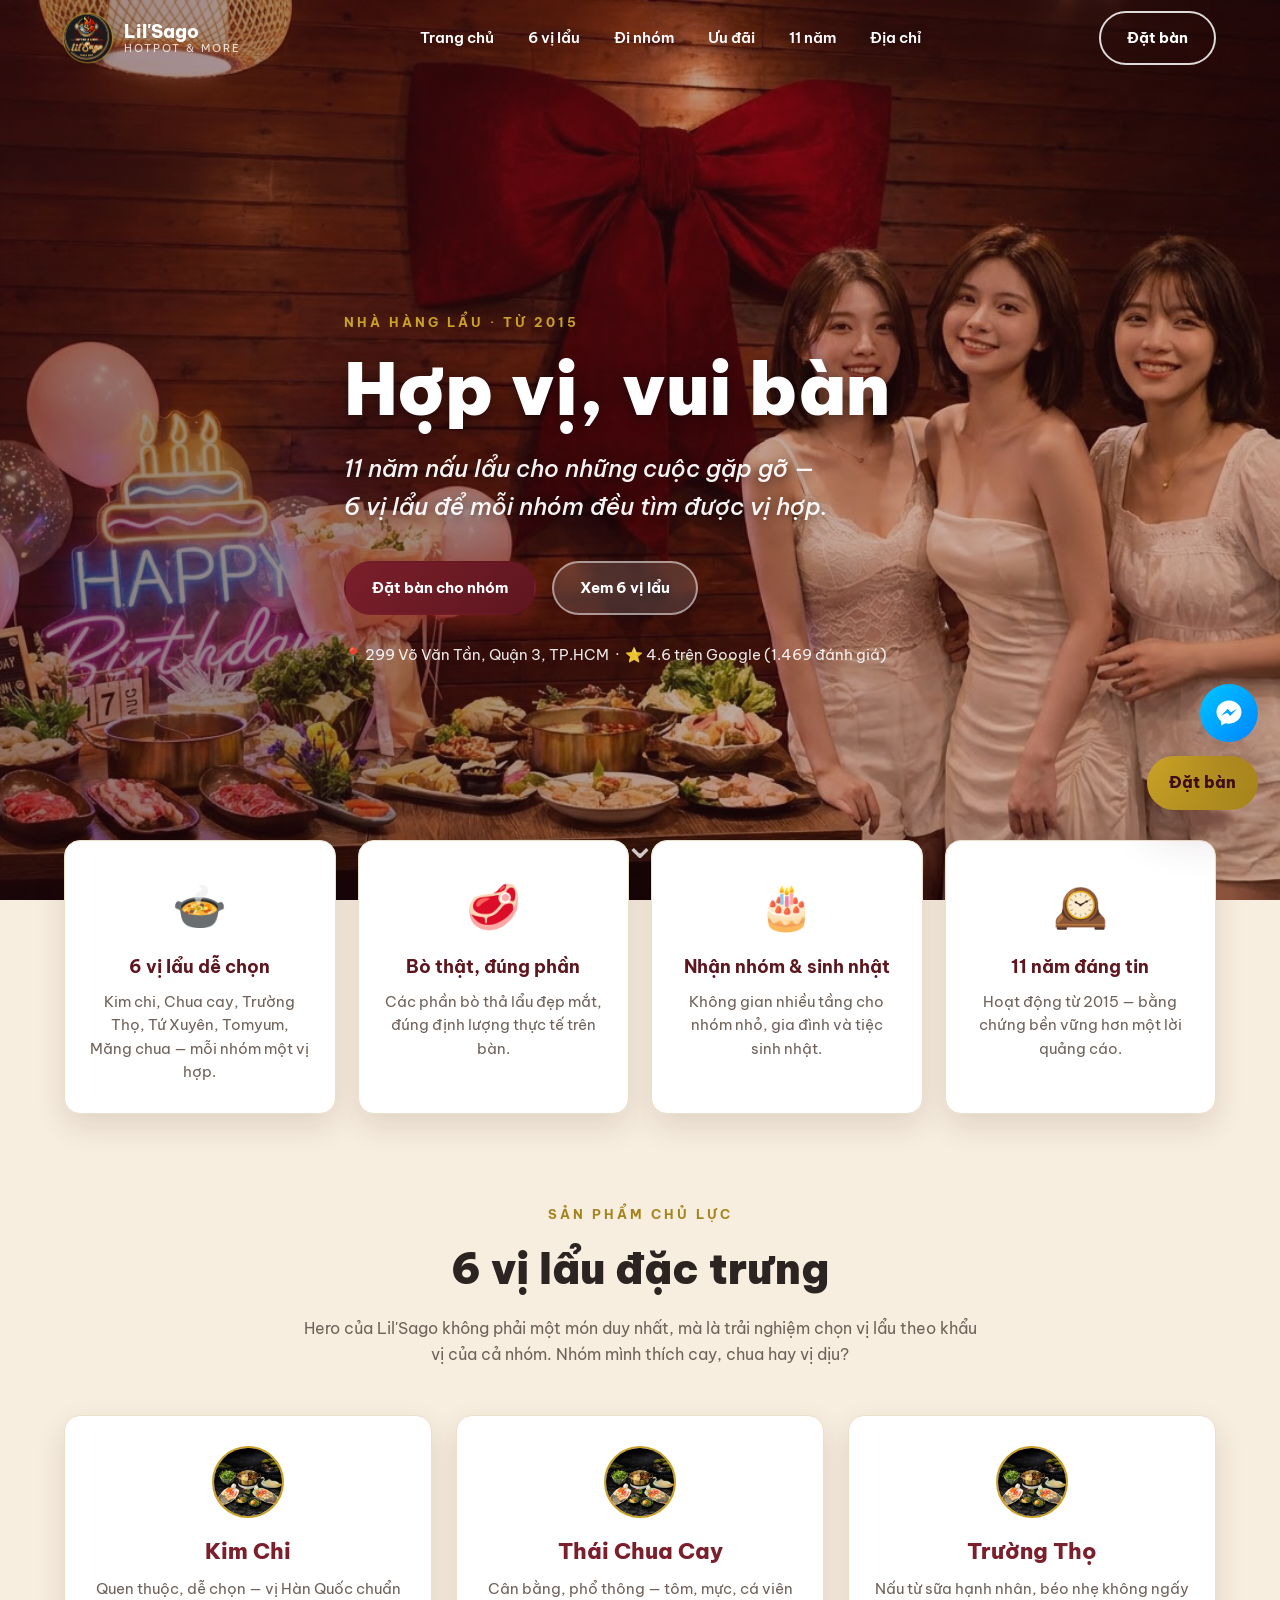
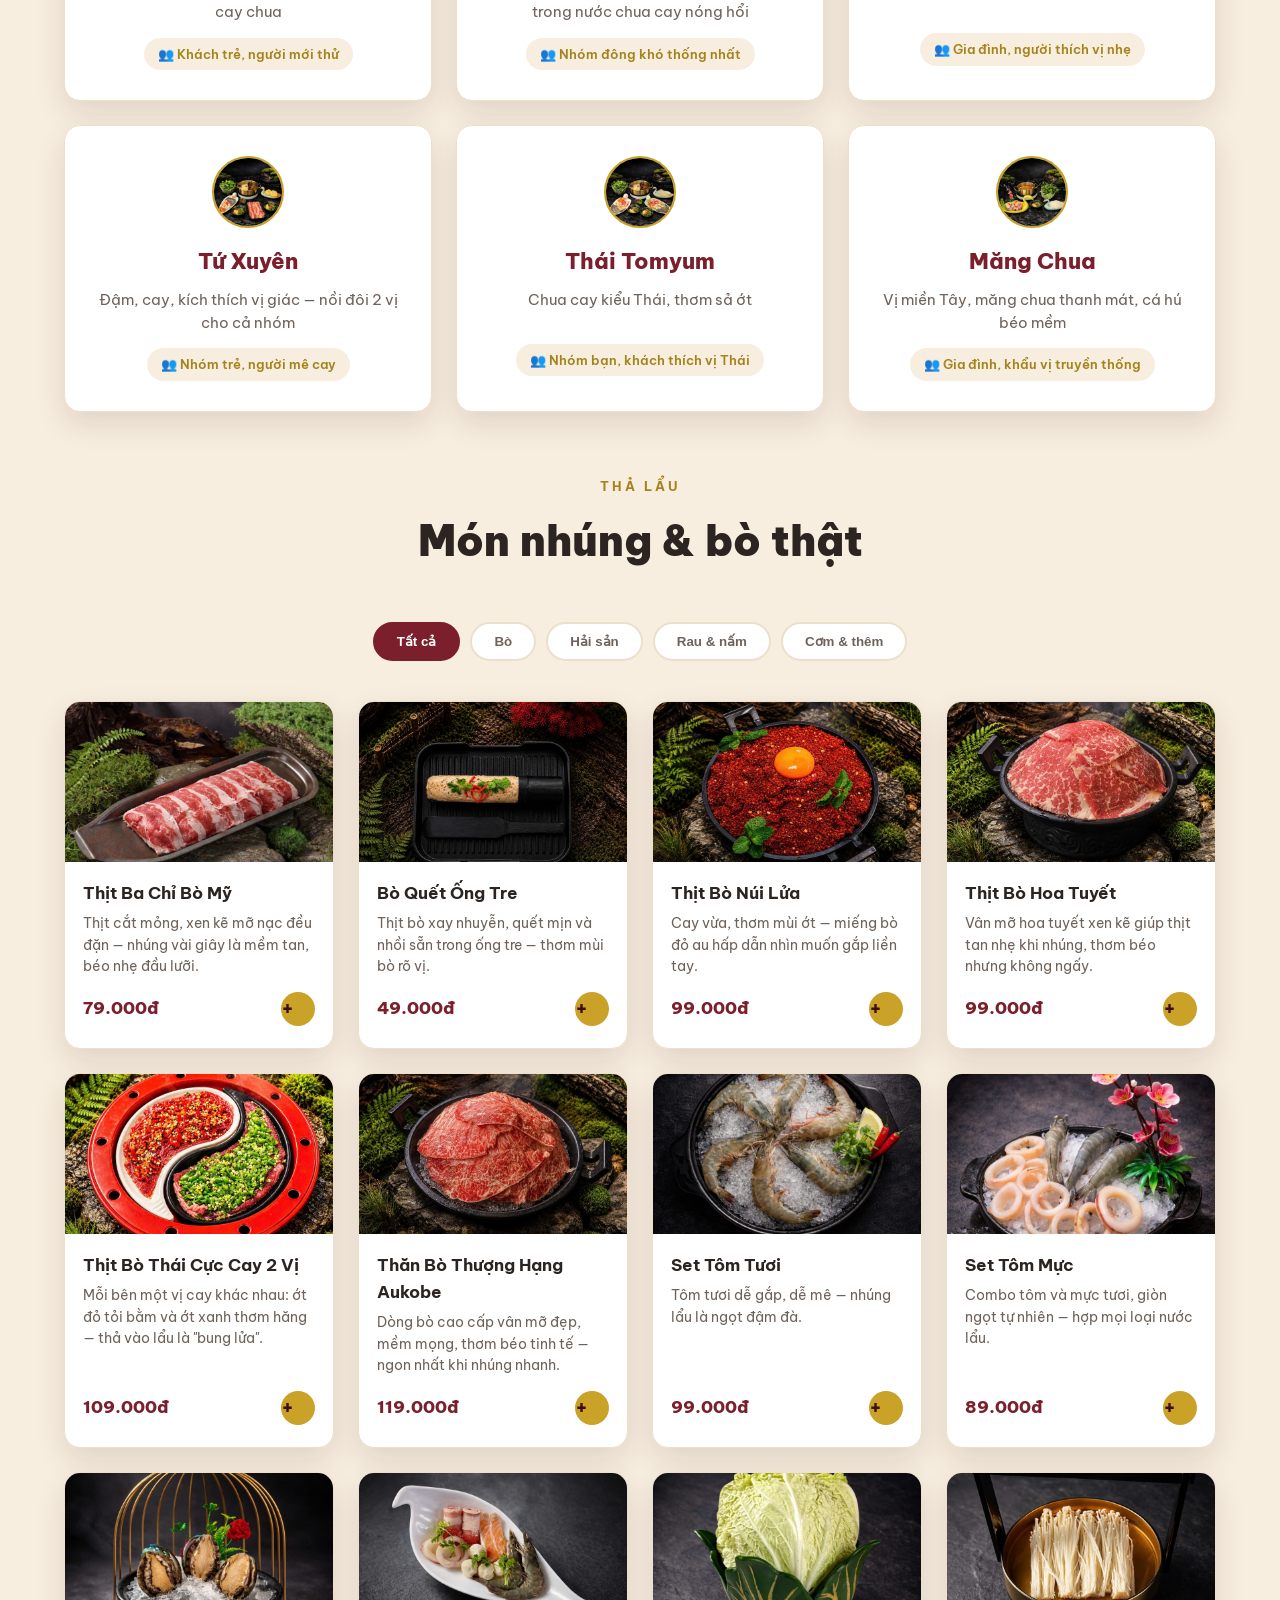
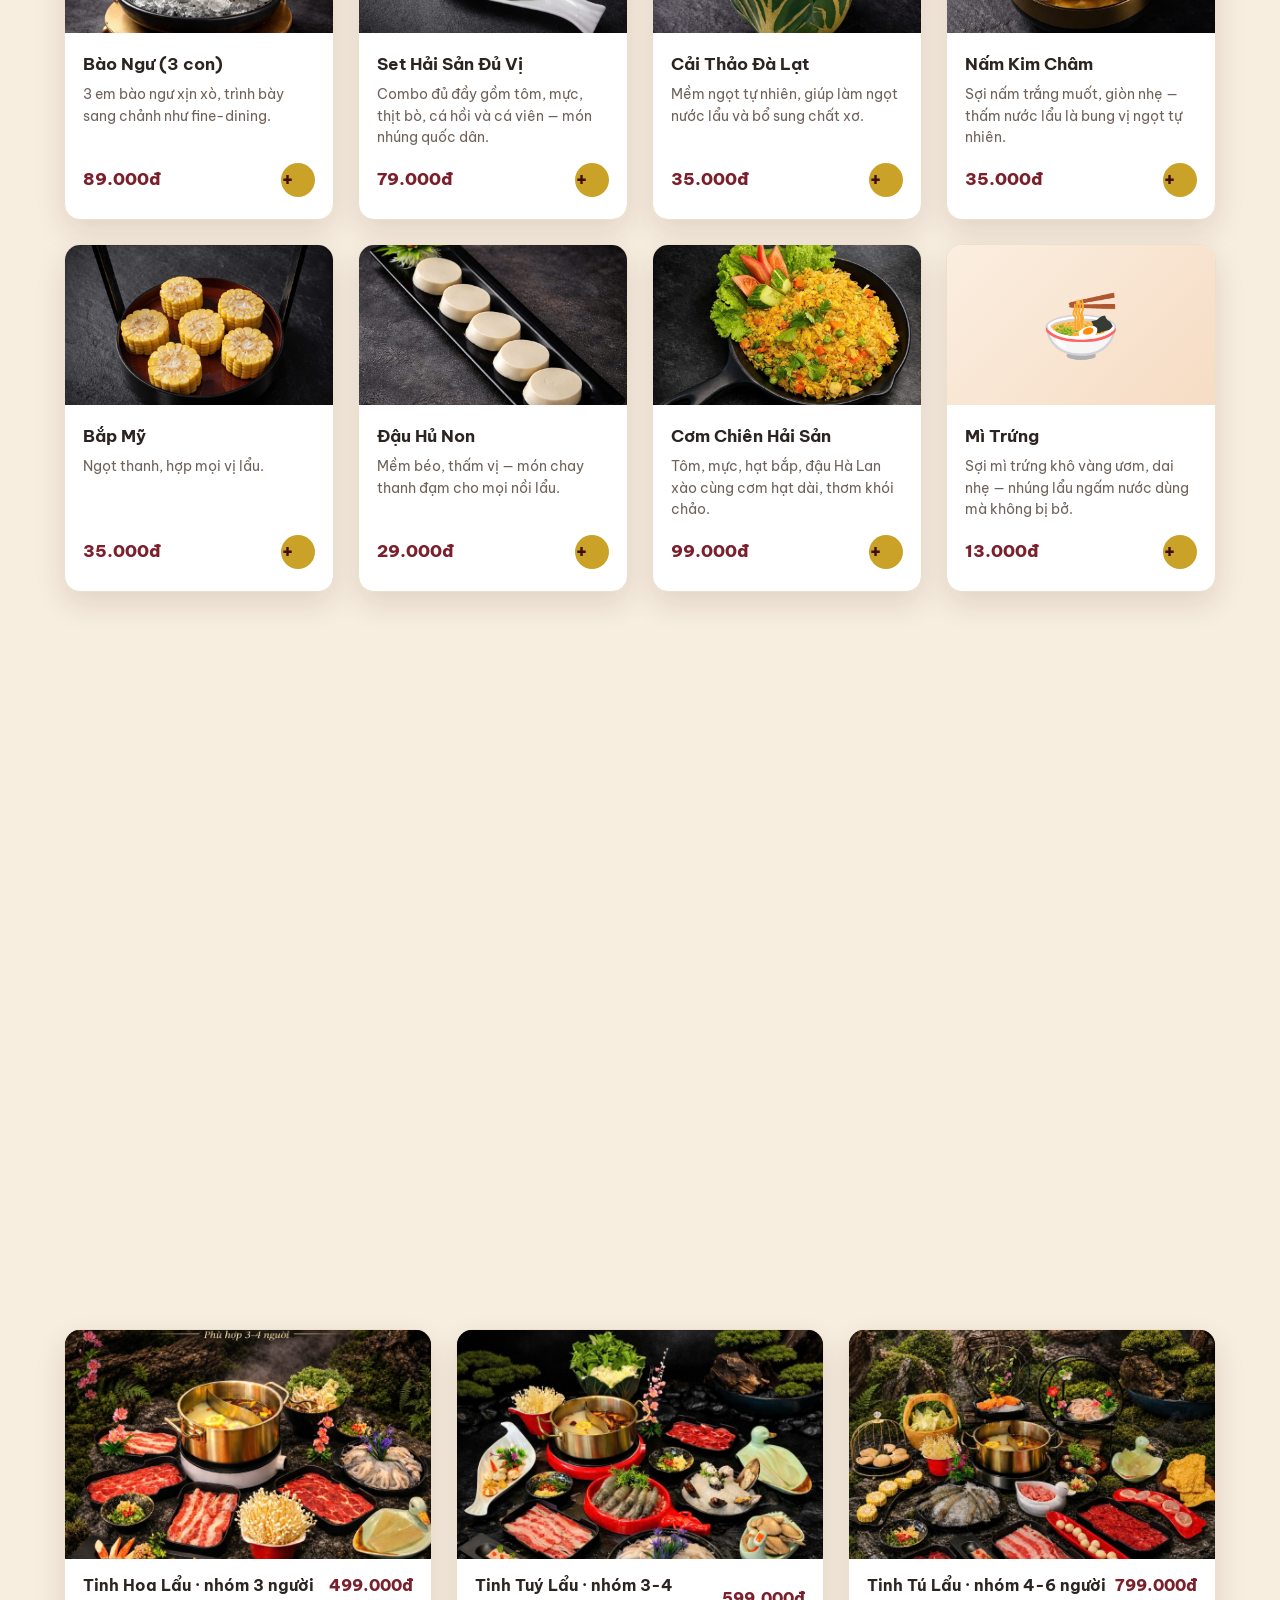
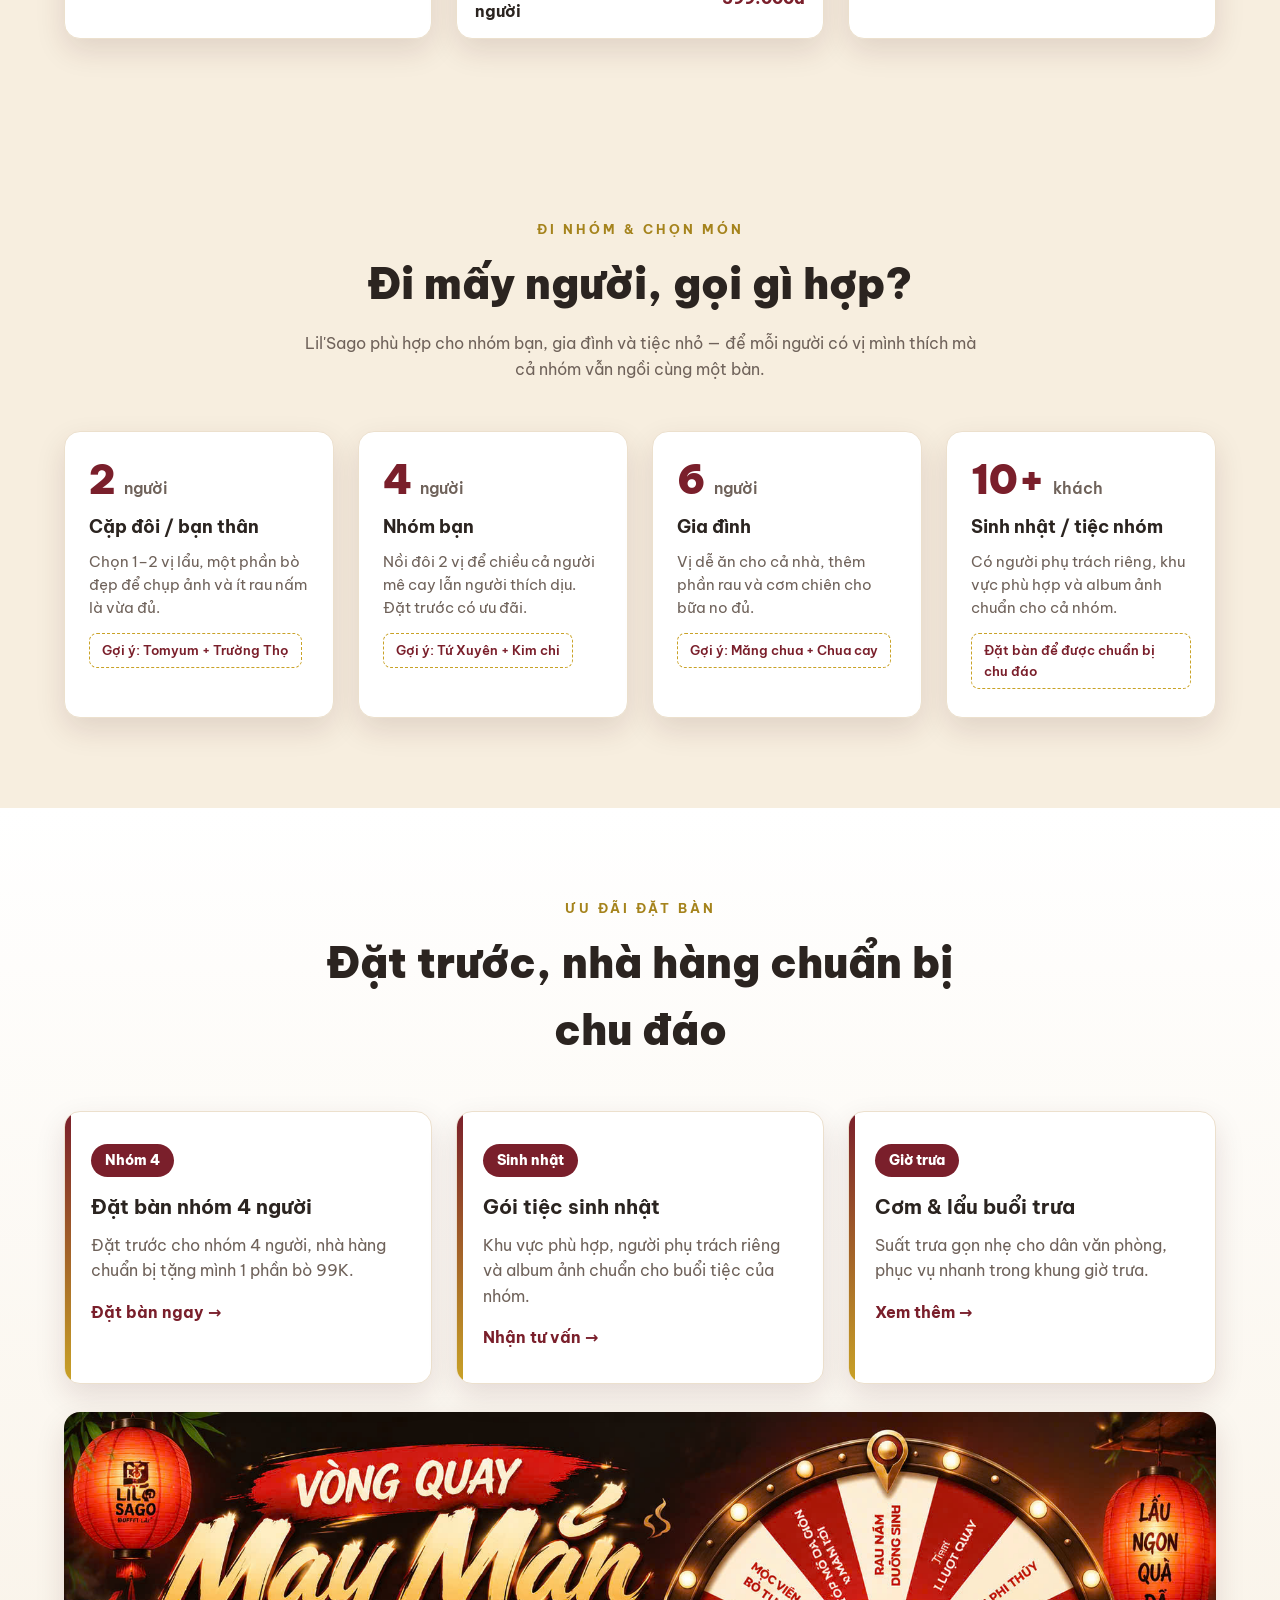
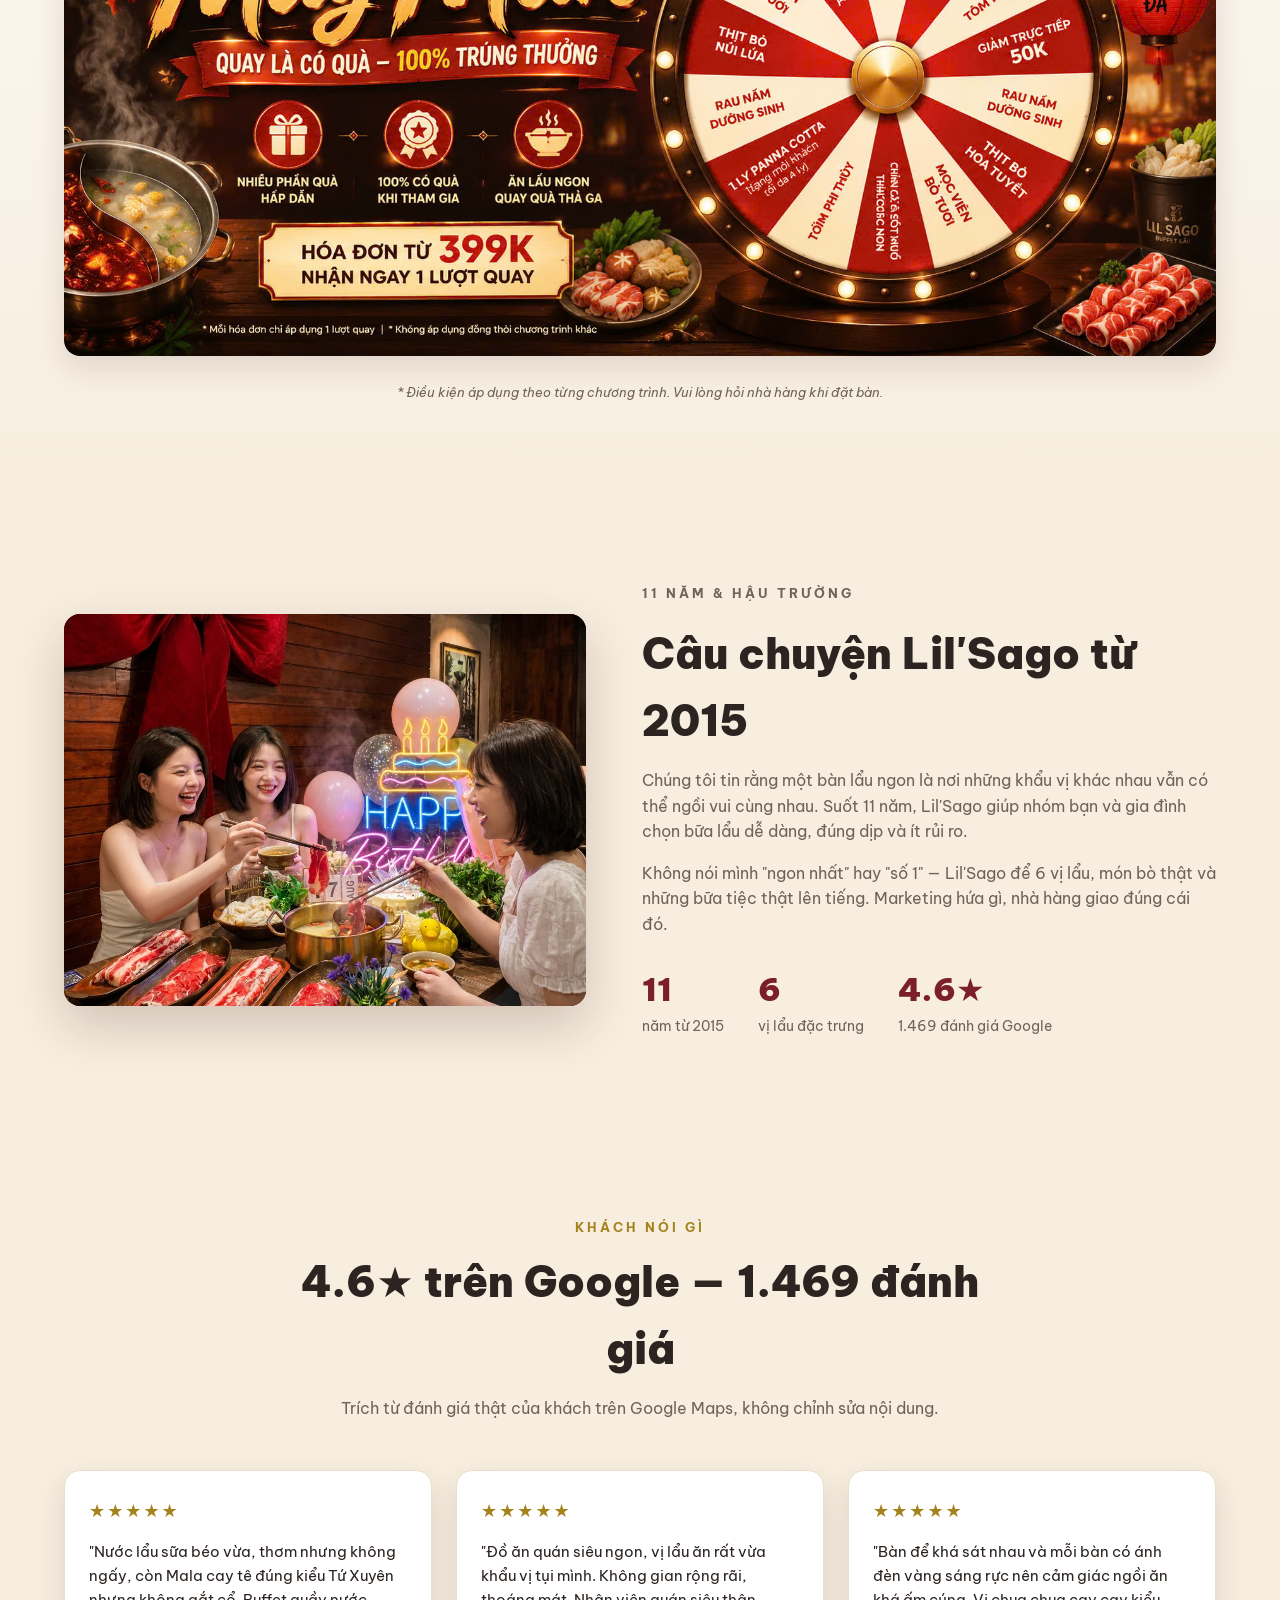
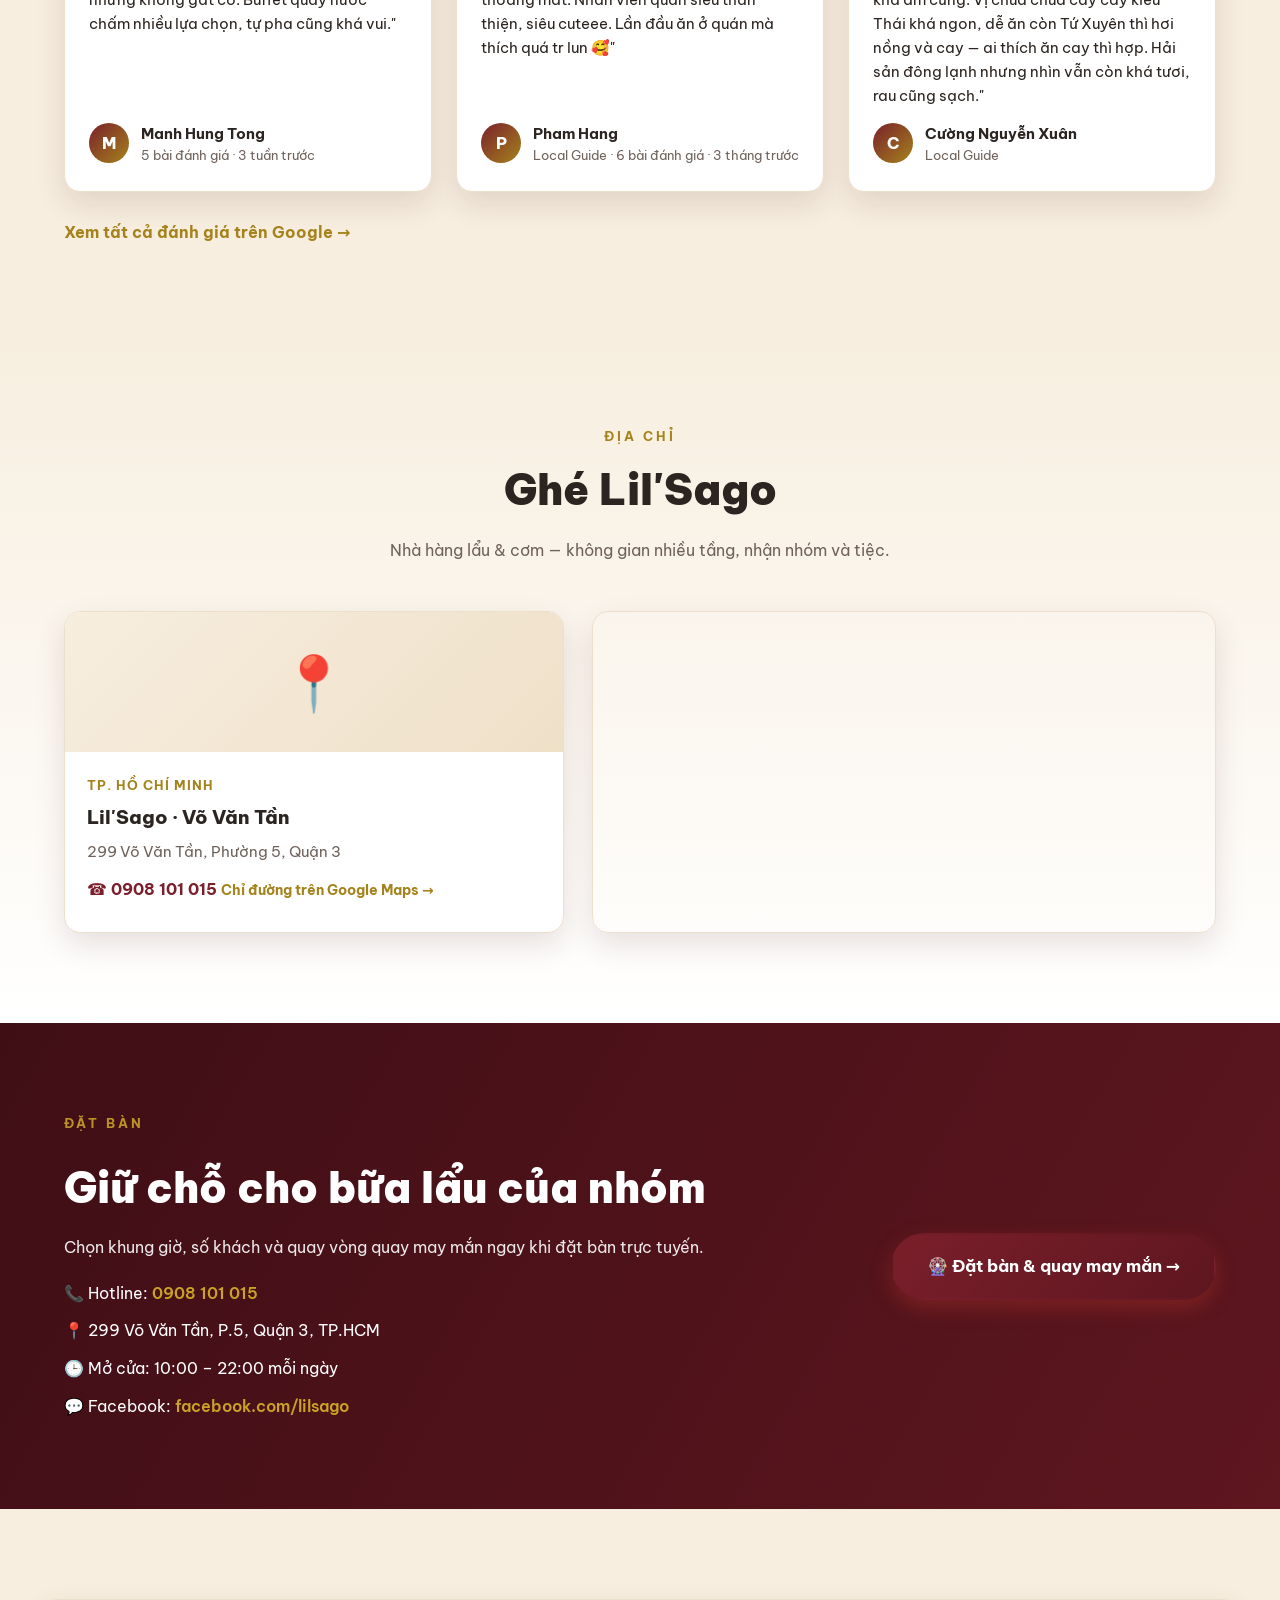
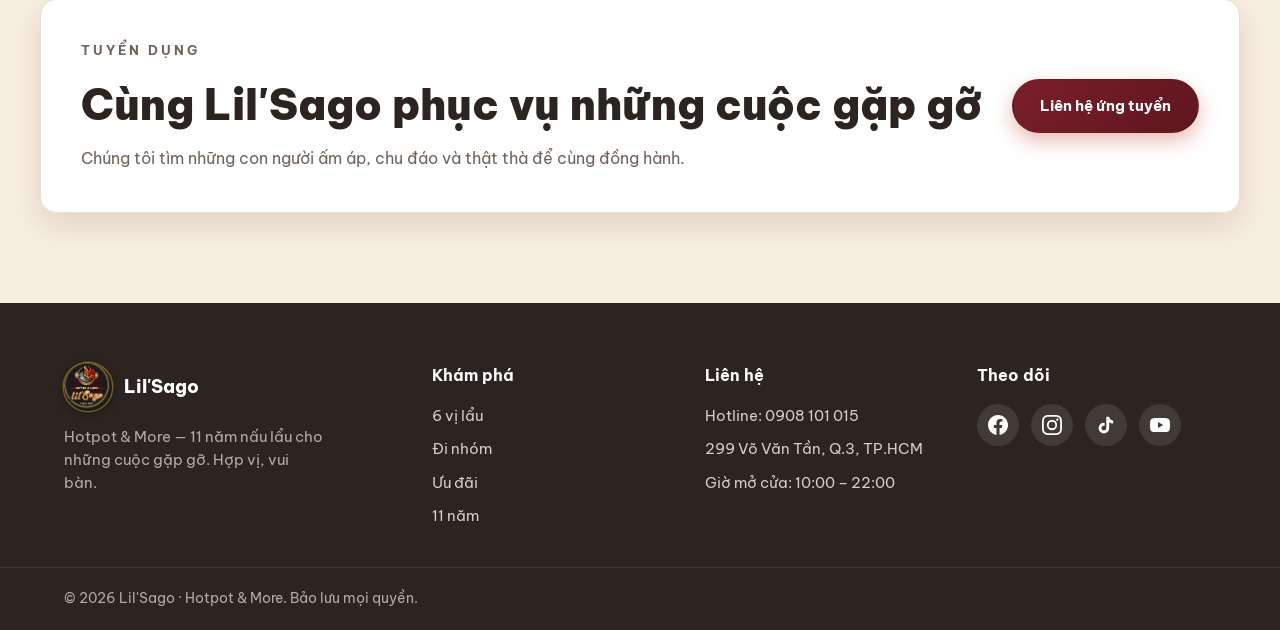
==== index.html @ 9d0e86fc "Remove cookie consent banner User requested it be hidden — no cookie-dependent tracking on the site " ====
<!DOCTYPE html>
<html lang="vi">
<head>
  <meta charset="UTF-8" />
  <meta name="viewport" content="width=device-width, initial-scale=1.0" />
  <meta name="description" content="Lil'Sago · Hotpot & More — 11 năm nấu lẩu cho những cuộc gặp gỡ. 6 vị lẩu để mỗi nhóm đều tìm được vị hợp. Đặt bàn cho nhóm bạn, gia đình và tiệc nhỏ tại 299 Võ Văn Tần, Quận 3, TP.HCM." />
  <meta property="og:title" content="Lil'Sago · Hotpot & More" />
  <meta property="og:description" content="11 năm nấu lẩu cho những cuộc gặp gỡ — 6 vị lẩu để mỗi nhóm đều tìm được vị hợp." />
  <meta property="og:image" content="assets/img/wheel-banner.jpg?v=1" />
  <meta property="og:type" content="restaurant.restaurant" />
  <title>Lil'Sago · Hotpot &amp; More — Nhà hàng lẩu 11 năm</title>
  <link rel="icon" type="image/png" href="assets/img/logo.png?v=3" />
  <link rel="preconnect" href="https://fonts.googleapis.com" />
  <link rel="preconnect" href="https://fonts.gstatic.com" crossorigin />
  <link href="https://fonts.googleapis.com/css2?family=Be+Vietnam+Pro:wght@400;500;600;700;800;900&display=swap" rel="stylesheet" />
  <link rel="stylesheet" href="css/styles.css?v=9" />
  <script src="js/analytics.js?v=1"></script>
</head>
<body>
  <!-- ===== HEADER ===== -->
  <header class="header" id="header">
    <div class="container header__inner">
      <a href="#home" class="logo">
        <span class="logo__mark"><img src="assets/img/logo.png?v=3" alt="Lil'Sago" onerror="this.remove()" /><b>LS</b></span>
        <span class="logo__text">
          <span class="logo__name">Lil'Sago</span>
          <span class="logo__sub">HOTPOT &amp; MORE</span>
        </span>
      </a>

      <nav class="nav" id="nav">
        <ul class="nav__list">
          <li><a href="#home" class="nav__link">Trang chủ</a></li>
          <li><a href="#menu" class="nav__link">6 vị lẩu</a></li>
          <li><a href="#groups" class="nav__link">Đi nhóm</a></li>
          <li><a href="#promo" class="nav__link">Ưu đãi</a></li>
          <li><a href="#about" class="nav__link">11 năm</a></li>
          <li><a href="#branches" class="nav__link">Địa chỉ</a></li>
        </ul>
      </nav>

      <div class="header__actions">
        <a href="dat-ban.html" class="btn btn--outline btn--book">Đặt bàn</a>
        <button class="nav__toggle" id="navToggle" aria-label="Mở menu">
          <span></span><span></span><span></span>
        </button>
      </div>
    </div>
  </header>

  <!-- ===== HERO ===== -->
  <section class="hero" id="home">
    <div class="hero__overlay"></div>
    <div class="container hero__content">
      <p class="hero__eyebrow">Nhà hàng lẩu · Từ 2015</p>
      <h1 class="hero__title">Hợp vị, vui bàn</h1>
      <p class="hero__quote">
        11 năm nấu lẩu cho những cuộc gặp gỡ —<br />
        6 vị lẩu để mỗi nhóm đều tìm được vị hợp.
      </p>
      <div class="hero__cta">
        <a href="dat-ban.html" class="btn btn--primary">Đặt bàn cho nhóm</a>
        <a href="#menu" class="btn btn--ghost">Xem 6 vị lẩu</a>
      </div>
      <p class="hero__meta">📍 299 Võ Văn Tần, Quận 3, TP.HCM &nbsp;·&nbsp; ⭐ 4.6 trên Google (1.469 đánh giá)</p>
    </div>
    <a href="#features" class="hero__scroll" aria-label="Cuộn xuống">⌄</a>
  </section>

  <!-- ===== FEATURES / USP ===== -->
  <section class="features" id="features">
    <div class="container features__grid">
      <div class="feature">
        <div class="feature__icon">🍲</div>
        <h3>6 vị lẩu dễ chọn</h3>
        <p>Kim chi, Chua cay, Trường Thọ, Tứ Xuyên, Tomyum, Măng chua — mỗi nhóm một vị hợp.</p>
      </div>
      <div class="feature">
        <div class="feature__icon">🥩</div>
        <h3>Bò thật, đúng phần</h3>
        <p>Các phần bò thả lẩu đẹp mắt, đúng định lượng thực tế trên bàn.</p>
      </div>
      <div class="feature">
        <div class="feature__icon">🎂</div>
        <h3>Nhận nhóm &amp; sinh nhật</h3>
        <p>Không gian nhiều tầng cho nhóm nhỏ, gia đình và tiệc sinh nhật.</p>
      </div>
      <div class="feature">
        <div class="feature__icon">🕰️</div>
        <h3>11 năm đáng tin</h3>
        <p>Hoạt động từ 2015 — bằng chứng bền vững hơn một lời quảng cáo.</p>
      </div>
    </div>
  </section>

  <!-- ===== MENU: 6 VỊ LẨU ===== -->
  <section class="section menu" id="menu">
    <div class="container">
      <div class="section__head">
        <p class="section__eyebrow">Sản phẩm chủ lực</p>
        <h2 class="section__title">6 vị lẩu đặc trưng</h2>
        <p class="section__desc">Hero của Lil'Sago không phải một món duy nhất, mà là trải nghiệm chọn vị lẩu theo khẩu vị của cả nhóm. Nhóm mình thích cay, chua hay vị dịu?</p>
      </div>

      <div class="flavor-grid" id="menuGrid">
        <!-- 6 vị lẩu injected by JS -->
      </div>

      <div class="section__head" style="margin-top:64px;">
        <p class="section__eyebrow">Thả lẩu</p>
        <h2 class="section__title">Món nhúng &amp; bò thật</h2>
      </div>
      <div class="menu__tabs" id="menuTabs">
        <button class="menu__tab is-active" data-cat="all">Tất cả</button>
        <button class="menu__tab" data-cat="beef">Bò</button>
        <button class="menu__tab" data-cat="seafood">Hải sản</button>
        <button class="menu__tab" data-cat="veg">Rau &amp; nấm</button>
        <button class="menu__tab" data-cat="more">Cơm &amp; thêm</button>
      </div>
      <div class="menu__grid" id="dishGrid">
        <!-- món thả lẩu injected by JS -->
      </div>
    </div>
  </section>

  <!-- ===== SET MENU ===== -->
  <section class="section setmenu" id="setmenu">
    <div class="container">
      <div class="section__head">
        <p class="section__eyebrow">Set menu</p>
        <h2 class="section__title">Set lẩu bày sẵn cho nhóm</h2>
        <p class="section__desc">Combo đủ món cho từng nhóm — chọn set là xong, khỏi lăn tăn gọi món.</p>
      </div>
      <div class="setmenu__grid">
        <a class="setcard" href="dat-ban.html" data-reveal>
          <div class="setcard__img">
            <img src="assets/img/set-tinh-hoa.jpg" alt="Set Tinh Hoa Lẩu" onerror="this.style.display='none';this.nextElementSibling.hidden=false" />
            <span class="setcard__ph" hidden>Tinh Hoa Lẩu<br />nhóm 3 người</span>
          </div>
          <div class="setcard__foot"><span>Tinh Hoa Lẩu · nhóm 3 người</span><span class="setcard__cta">499.000đ</span></div>
        </a>
        <a class="setcard" href="dat-ban.html" data-reveal>
          <div class="setcard__img">
            <img src="assets/img/set-tinh-tuy.jpg" alt="Set Tinh Tuý Lẩu" onerror="this.style.display='none';this.nextElementSibling.hidden=false" />
            <span class="setcard__ph" hidden>Tinh Tuý Lẩu<br />nhóm 3-4 người</span>
          </div>
          <div class="setcard__foot"><span>Tinh Tuý Lẩu · nhóm 3-4 người</span><span class="setcard__cta">599.000đ</span></div>
        </a>
        <a class="setcard" href="dat-ban.html" data-reveal>
          <div class="setcard__img">
            <img src="assets/img/set-tinh-tu.jpg" alt="Set Tinh Tú Lẩu" onerror="this.style.display='none';this.nextElementSibling.hidden=false" />
            <span class="setcard__ph" hidden>Tinh Tú Lẩu<br />nhóm 4-6 người</span>
          </div>
          <div class="setcard__foot"><span>Tinh Tú Lẩu · nhóm 4-6 người</span><span class="setcard__cta">799.000đ</span></div>
        </a>
      </div>
    </div>
  </section>

  <!-- ===== GROUPS: ĐI NHÓM ===== -->
  <section class="section groups" id="groups">
    <div class="container">
      <div class="section__head">
        <p class="section__eyebrow">Đi nhóm &amp; chọn món</p>
        <h2 class="section__title">Đi mấy người, gọi gì hợp?</h2>
        <p class="section__desc">Lil'Sago phù hợp cho nhóm bạn, gia đình và tiệc nhỏ — để mỗi người có vị mình thích mà cả nhóm vẫn ngồi cùng một bàn.</p>
      </div>
      <div class="groups__grid">
        <article class="group-card" data-reveal>
          <div class="group-card__head"><span class="group-card__num">2</span><span>người</span></div>
          <h3>Cặp đôi / bạn thân</h3>
          <p>Chọn 1–2 vị lẩu, một phần bò đẹp để chụp ảnh và ít rau nấm là vừa đủ.</p>
          <span class="group-card__tag">Gợi ý: Tomyum + Trường Thọ</span>
        </article>
        <article class="group-card" data-reveal>
          <div class="group-card__head"><span class="group-card__num">4</span><span>người</span></div>
          <h3>Nhóm bạn</h3>
          <p>Nồi đôi 2 vị để chiều cả người mê cay lẫn người thích dịu. Đặt trước có ưu đãi.</p>
          <span class="group-card__tag">Gợi ý: Tứ Xuyên + Kim chi</span>
        </article>
        <article class="group-card" data-reveal>
          <div class="group-card__head"><span class="group-card__num">6</span><span>người</span></div>
          <h3>Gia đình</h3>
          <p>Vị dễ ăn cho cả nhà, thêm phần rau và cơm chiên cho bữa no đủ.</p>
          <span class="group-card__tag">Gợi ý: Măng chua + Chua cay</span>
        </article>
        <article class="group-card" data-reveal>
          <div class="group-card__head"><span class="group-card__num">10+</span><span>khách</span></div>
          <h3>Sinh nhật / tiệc nhóm</h3>
          <p>Có người phụ trách riêng, khu vực phù hợp và album ảnh chuẩn cho cả nhóm.</p>
          <span class="group-card__tag">Đặt bàn để được chuẩn bị chu đáo</span>
        </article>
      </div>
    </div>
  </section>

  <!-- ===== PROMO ===== -->
  <section class="section promo" id="promo">
    <div class="container">
      <div class="section__head">
        <p class="section__eyebrow">Ưu đãi đặt bàn</p>
        <h2 class="section__title">Đặt trước, nhà hàng chuẩn bị chu đáo</h2>
      </div>
      <div class="promo__grid">
        <article class="promo__card">
          <div class="promo__badge">Nhóm 4</div>
          <h3>Đặt bàn nhóm 4 người</h3>
          <p>Đặt trước cho nhóm 4 người, nhà hàng chuẩn bị tặng mình 1 phần bò 99K.</p>
          <a href="dat-ban.html" class="promo__link">Đặt bàn ngay →</a>
        </article>
        <article class="promo__card">
          <div class="promo__badge">Sinh nhật</div>
          <h3>Gói tiệc sinh nhật</h3>
          <p>Khu vực phù hợp, người phụ trách riêng và album ảnh chuẩn cho buổi tiệc của nhóm.</p>
          <a href="dat-ban.html" class="promo__link">Nhận tư vấn →</a>
        </article>
        <article class="promo__card">
          <div class="promo__badge">Giờ trưa</div>
          <h3>Cơm &amp; lẩu buổi trưa</h3>
          <p>Suất trưa gọn nhẹ cho dân văn phòng, phục vụ nhanh trong khung giờ trưa.</p>
          <a href="dat-ban.html" class="promo__link">Xem thêm →</a>
        </article>
      </div>
      <a class="wheel-banner" href="dat-ban.html" data-reveal aria-label="Vòng quay may mắn - đặt bàn">
        <img src="assets/img/wheel-banner.jpg" alt="Vòng quay may mắn — hoá đơn từ 399K nhận ngay 1 lượt quay"
             onerror="this.parentElement.classList.add('wheel-banner--fb');this.remove()" />
        <span class="wheel-banner__fb">🎡 <b>VÒNG QUAY MAY MẮN</b> — Hoá đơn từ 399K nhận ngay 1 lượt quay · Quay là có quà <b>→ Đặt bàn</b></span>
      </a>
      <p class="promo__note">* Điều kiện áp dụng theo từng chương trình. Vui lòng hỏi nhà hàng khi đặt bàn.</p>
    </div>
  </section>

  <!-- ===== ABOUT ===== -->
  <section class="section about" id="about">
    <div class="container about__inner">
      <div class="about__media">
        <div class="about__image" aria-hidden="true">
          <img src="assets/img/about.jpg" alt="Không gian &amp; món ăn Lil'Sago" onerror="this.remove()" />
          <span>🏮</span>
        </div>
      </div>
      <div class="about__body">
        <p class="section__eyebrow">11 năm &amp; hậu trường</p>
        <h2 class="section__title">Câu chuyện Lil'Sago từ 2015</h2>
        <p>
          Chúng tôi tin rằng một bàn lẩu ngon là nơi những khẩu vị khác nhau vẫn có thể
          ngồi vui cùng nhau. Suốt 11 năm, Lil'Sago giúp nhóm bạn và gia đình chọn bữa lẩu
          dễ dàng, đúng dịp và ít rủi ro.
        </p>
        <p>
          Không nói mình "ngon nhất" hay "số 1" — Lil'Sago để 6 vị lẩu, món bò thật và những
          bữa tiệc thật lên tiếng. Marketing hứa gì, nhà hàng giao đúng cái đó.
        </p>
        <div class="about__stats">
          <div class="stat"><span class="stat__num">11</span><span class="stat__label">năm từ 2015</span></div>
          <div class="stat"><span class="stat__num">6</span><span class="stat__label">vị lẩu đặc trưng</span></div>
          <div class="stat"><span class="stat__num">4.6★</span><span class="stat__label">1.469 đánh giá Google</span></div>
        </div>
      </div>
    </div>
  </section>

  <!-- ===== TESTIMONIALS / ĐÁNH GIÁ KHÁCH HÀNG ===== -->
  <section class="section reviews" id="reviews">
    <div class="container">
      <div class="section__head">
        <p class="section__eyebrow">Khách nói gì</p>
        <h2 class="section__title">4.6★ trên Google — 1.469 đánh giá</h2>
        <p class="section__desc">Trích từ đánh giá thật của khách trên Google Maps, không chỉnh sửa nội dung.</p>
      </div>
      <div class="review-grid" id="reviewGrid">
        <!-- đánh giá thật injected by JS -->
      </div>
      <a class="review-more" href="https://www.google.com/maps/place/Lil'+Sago+-+Hotpot+%26+more/@10.7718327,106.6861081,17z/data=!4m8!3m7!1s0x31752f23117b2449:0x6e37ffcd11339006!8m2!3d10.7718327!4d106.6861081!9m1!1b1!16s%2Fg%2F11clvqb__5" target="_blank" rel="noopener">Xem tất cả đánh giá trên Google →</a>
    </div>
  </section>

  <!-- ===== BRANCHES / ĐỊA CHỈ ===== -->
  <section class="section branches" id="branches">
    <div class="container">
      <div class="section__head">
        <p class="section__eyebrow">Địa chỉ</p>
        <h2 class="section__title">Ghé Lil'Sago</h2>
        <p class="section__desc">Nhà hàng lẩu &amp; cơm — không gian nhiều tầng, nhận nhóm và tiệc.</p>
      </div>
      <div class="branches__layout">
        <div class="branches__grid" id="branchesGrid">
          <!-- location injected by JS -->
        </div>
        <div class="branches__map-embed">
          <iframe
            title="Bản đồ Lil'Sago - 299 Võ Văn Tần, Quận 3, TP.HCM"
            src="https://www.google.com/maps?q=299%20V%C3%B5%20V%C4%83n%20T%E1%BA%A7n%2C%20Ph%C6%B0%E1%BB%9Dng%205%2C%20Qu%E1%BA%ADn%203%2C%20TP.HCM&output=embed"
            loading="lazy"
            referrerpolicy="no-referrer-when-downgrade"
            allowfullscreen>
          </iframe>
        </div>
      </div>
    </div>
  </section>

  <!-- ===== BOOKING CTA ===== -->
  <section class="section booking-cta" id="booking">
    <div class="container booking-cta__inner">
      <div class="booking-cta__info">
        <p class="section__eyebrow">Đặt bàn</p>
        <h2 class="section__title">Giữ chỗ cho bữa lẩu của nhóm</h2>
        <p>Chọn khung giờ, số khách và quay vòng quay may mắn ngay khi đặt bàn trực tuyến.</p>
        <ul class="booking__contact">
          <li>📞 Hotline: <a href="tel:0908101015">0908 101 015</a></li>
          <li>📍 299 Võ Văn Tần, P.5, Quận 3, TP.HCM</li>
          <li>🕒 Mở cửa: 10:00 – 22:00 mỗi ngày</li>
          <li>💬 Facebook: <a href="https://www.facebook.com/lilsago" target="_blank" rel="noopener">facebook.com/lilsago</a></li>
        </ul>
      </div>
      <a href="dat-ban.html" class="btn btn--primary btn--lg">🎡 Đặt bàn &amp; quay may mắn →</a>
    </div>
  </section>

  <!-- ===== CAREERS ===== -->
  <section class="section careers" id="careers">
    <div class="container careers__inner">
      <div class="careers__photo">
        <img src="assets/img/doi-ngu.jpg" alt="Đội ngũ Lil'Sago" loading="lazy" onerror="this.parentElement.remove()" />
      </div>
      <div class="careers__text">
        <p class="section__eyebrow">Tuyển dụng</p>
        <h2 class="section__title">Cùng Lil'Sago phục vụ những cuộc gặp gỡ</h2>
        <p>Chúng tôi tìm những con người ấm áp, chu đáo và thật thà để cùng đồng hành.</p>
      </div>
      <a href="https://www.facebook.com/lilsago" target="_blank" rel="noopener" class="btn btn--primary">Liên hệ ứng tuyển</a>
    </div>
  </section>

  <!-- ===== FOOTER ===== -->
  <footer class="footer">
    <div class="container footer__grid">
      <div class="footer__col">
        <a href="#home" class="logo logo--light">
          <span class="logo__mark"><img src="assets/img/logo.png?v=3" alt="Lil'Sago" onerror="this.remove()" /><b>LS</b></span>
          <span class="logo__text"><span class="logo__name">Lil'Sago</span></span>
        </a>
        <p class="footer__desc">Hotpot &amp; More — 11 năm nấu lẩu cho những cuộc gặp gỡ. Hợp vị, vui bàn.</p>
      </div>
      <div class="footer__col">
        <h4>Khám phá</h4>
        <ul>
          <li><a href="#menu">6 vị lẩu</a></li>
          <li><a href="#groups">Đi nhóm</a></li>
          <li><a href="#promo">Ưu đãi</a></li>
          <li><a href="#about">11 năm</a></li>
        </ul>
      </div>
      <div class="footer__col">
        <h4>Liên hệ</h4>
        <ul>
          <li>Hotline: 0908 101 015</li>
          <li>299 Võ Văn Tần, Q.3, TP.HCM</li>
          <li>Giờ mở cửa: 10:00 – 22:00</li>
        </ul>
      </div>
      <div class="footer__col">
        <h4>Theo dõi</h4>
        <div class="footer__social">
          <a class="social social--fb" href="https://www.facebook.com/lilsago" target="_blank" rel="noopener" aria-label="Facebook">
            <svg viewBox="0 0 24 24" aria-hidden="true"><path d="M24 12.07C24 5.4 18.63 0 12 0S0 5.4 0 12.07C0 18.1 4.39 23.1 10.13 24v-8.44H7.08v-3.49h3.05V9.41c0-3.02 1.79-4.69 4.53-4.69 1.31 0 2.68.24 2.68.24v2.97h-1.51c-1.49 0-1.96.93-1.96 1.89v2.25h3.33l-.53 3.49h-2.8V24C19.61 23.1 24 18.1 24 12.07z"/></svg>
          </a>
          <a class="social social--ig" href="https://www.instagram.com/lilsagoquanlaungon/" target="_blank" rel="noopener" aria-label="Instagram">
            <svg viewBox="0 0 24 24" aria-hidden="true"><path d="M12 2.16c3.2 0 3.58.01 4.85.07 1.17.05 1.8.25 2.23.41.56.22.96.48 1.38.9.42.42.68.82.9 1.38.16.42.36 1.06.41 2.23.06 1.27.07 1.65.07 4.85s-.01 3.58-.07 4.85c-.05 1.17-.25 1.8-.41 2.23-.22.56-.48.96-.9 1.38-.42.42-.82.68-1.38.9-.43.16-1.06.36-2.23.41-1.27.06-1.65.07-4.85.07s-3.58-.01-4.85-.07c-1.17-.05-1.8-.25-2.23-.41-.56-.22-.96-.48-1.38-.9-.42-.42-.68-.82-.9-1.38-.16-.43-.36-1.06-.41-2.23-.06-1.27-.07-1.65-.07-4.85s.01-3.58.07-4.85c.05-1.17.25-1.8.41-2.23.22-.56.48-.96.9-1.38.42-.42.82-.68 1.38-.9.43-.16 1.06-.36 2.23-.41 1.27-.06 1.65-.07 4.85-.07M12 0C8.74 0 8.33.01 7.05.07 5.78.13 4.9.33 4.14.63c-.79.31-1.46.72-2.12 1.38C1.36 2.67.95 3.34.63 4.14.33 4.9.13 5.78.07 7.05.01 8.33 0 8.74 0 12s.01 3.67.07 4.95c.06 1.27.26 2.15.56 2.91.31.79.72 1.46 1.38 2.12.66.66 1.33 1.07 2.12 1.38.76.3 1.64.5 2.91.56C8.33 23.99 8.74 24 12 24s3.67-.01 4.95-.07c1.27-.06 2.15-.26 2.91-.56.79-.31 1.46-.72 2.12-1.38.66-.66 1.07-1.33 1.38-2.12.3-.76.5-1.64.56-2.91.06-1.28.07-1.69.07-4.95s-.01-3.67-.07-4.95c-.06-1.27-.26-2.15-.56-2.91-.31-.79-.72-1.46-1.38-2.12-.66-.66-1.33-1.07-2.12-1.38-.76-.3-1.64-.5-2.91-.56C15.67.01 15.26 0 12 0z"/><path d="M12 5.84A6.16 6.16 0 1 0 18.16 12 6.16 6.16 0 0 0 12 5.84zm0 10.16A4 4 0 1 1 16 12a4 4 0 0 1-4 4z"/><circle cx="18.41" cy="5.59" r="1.44"/></svg>
          </a>
          <a class="social social--tt" href="https://www.tiktok.com/@lilsagoquanlaungon" target="_blank" rel="noopener" aria-label="TikTok">
            <svg viewBox="0 0 24 24" aria-hidden="true"><path d="M19.59 6.69a4.83 4.83 0 0 1-3.77-4.25V2h-3.45v13.67a2.89 2.89 0 0 1-5.2 1.74 2.89 2.89 0 0 1 2.31-4.64 2.93 2.93 0 0 1 .88.13V9.4a6.84 6.84 0 0 0-1-.05A6.33 6.33 0 0 0 5 20.1a6.34 6.34 0 0 0 10.86-4.43v-7a8.16 8.16 0 0 0 4.77 1.52v-3.4a4.85 4.85 0 0 1-1.04-.1z"/></svg>
          </a>
          <a class="social social--yt" href="https://www.youtube.com/@lilsago.hotpot" target="_blank" rel="noopener" aria-label="YouTube">
            <svg viewBox="0 0 24 24" aria-hidden="true"><path d="M23.5 6.19a3.02 3.02 0 0 0-2.12-2.14C19.5 3.55 12 3.55 12 3.55s-7.5 0-9.38.5A3.02 3.02 0 0 0 .5 6.19 31.6 31.6 0 0 0 0 12a31.6 31.6 0 0 0 .5 5.81 3.02 3.02 0 0 0 2.12 2.14c1.88.5 9.38.5 9.38.5s7.5 0 9.38-.5a3.02 3.02 0 0 0 2.12-2.14A31.6 31.6 0 0 0 24 12a31.6 31.6 0 0 0-.5-5.81zM9.55 15.57V8.43L15.82 12z"/></svg>
          </a>
        </div>
      </div>
    </div>
    <div class="footer__bottom">
      <div class="container">
        <p>© 2026 Lil'Sago · Hotpot &amp; More. Bảo lưu mọi quyền.</p>
      </div>
    </div>
  </footer>

  <a href="dat-ban.html" class="fab" aria-label="Đặt bàn">Đặt bàn</a>

  <a href="https://m.me/lilsago" target="_blank" rel="noopener" class="fab-chat" aria-label="Chat qua Messenger">
    <svg viewBox="0 0 24 24" aria-hidden="true"><path d="M12 2C6.48 2 2 6.15 2 11.27c0 2.92 1.45 5.53 3.72 7.24V22l3.4-1.87c.91.25 1.87.39 2.88.39 5.52 0 10-4.15 10-9.27S17.52 2 12 2zm1.01 12.48-2.55-2.72-4.98 2.72 5.48-5.82 2.61 2.72 4.92-2.72-5.48 5.82z"/></svg>
  </a>

  <script src="js/main.js?v=8"></script>
</body>
</html>
---- css/styles.css ----
/* =========================================================
   LIL'SAGO · HOTPOT & MORE — Styles
   Bảng màu thương hiệu: Đỏ rượu #7A1F2B · Kem ấm #F7EEDF
   Vàng kim #C9A227 · Than ấm #2B2420 · Font: Be Vietnam Pro
   ========================================================= */

:root {
  --red: #7a1f2b;        /* Đỏ rượu (chính) */
  --red-dark: #5e161f;
  --red-deep: #3f0e15;
  --gold: #c9a227;       /* Vàng kim (điểm nhấn) */
  --gold-dark: #a5831c;
  --cream: #f7eedf;      /* Kem ấm (nền sáng) */
  --ink: #2b2420;        /* Than ấm (chữ) */
  --muted: #6f625a;
  --line: #ece0cd;
  --white: #ffffff;
  --shadow: 0 12px 30px rgba(63, 14, 21, 0.12);
  --shadow-lg: 0 20px 50px rgba(63, 14, 21, 0.2);
  --radius: 16px;
  --radius-sm: 10px;
  --header-h: 76px;
  --font: "Be Vietnam Pro", "Segoe UI", system-ui, -apple-system, Arial, sans-serif;
}

* { margin: 0; padding: 0; box-sizing: border-box; }

html { scroll-behavior: smooth; scroll-padding-top: var(--header-h); }

body {
  font-family: var(--font);
  color: var(--ink);
  background: var(--cream);
  line-height: 1.6;
  -webkit-font-smoothing: antialiased;
}

a { text-decoration: none; color: inherit; }
ul { list-style: none; }
img { max-width: 100%; display: block; }

.container {
  width: 100%;
  max-width: 1200px;
  margin: 0 auto;
  padding: 0 24px;
}

/* ===== Buttons ===== */
.btn {
  display: inline-flex;
  align-items: center;
  justify-content: center;
  gap: 8px;
  padding: 13px 26px;
  border-radius: 999px;
  font-weight: 700;
  font-size: 15px;
  cursor: pointer;
  border: 2px solid transparent;
  transition: transform 0.15s ease, box-shadow 0.2s ease, background 0.2s ease, color 0.2s ease;
  white-space: nowrap;
}
.btn:active { transform: translateY(1px); }
.btn--primary {
  background: linear-gradient(135deg, var(--red), var(--red-dark));
  color: #fff;
  box-shadow: 0 8px 20px rgba(192, 57, 43, 0.35);
}
.btn--primary:hover { box-shadow: 0 12px 26px rgba(192, 57, 43, 0.45); transform: translateY(-2px); }
.btn--outline { border-color: rgba(255, 255, 255, 0.85); color: #fff; background: transparent; }
.btn--outline:hover { background: #fff; color: var(--red); }
.btn--ghost { background: rgba(255, 255, 255, 0.14); color: #fff; border-color: rgba(255,255,255,0.5); backdrop-filter: blur(4px); }
.btn--ghost:hover { background: #fff; color: var(--red); }
.btn--block { width: 100%; }
.btn--sm { padding: 9px 18px; font-size: 14px; }

/* ===== Header ===== */
.header {
  position: fixed;
  top: 0; left: 0; right: 0;
  height: var(--header-h);
  z-index: 100;
  display: flex;
  align-items: center;
  transition: background 0.3s ease, box-shadow 0.3s ease;
}
.header__inner { display: flex; align-items: center; justify-content: space-between; gap: 20px; }
.header.is-scrolled {
  background: rgba(255, 255, 255, 0.96);
  box-shadow: 0 4px 20px rgba(92, 26, 18, 0.1);
  backdrop-filter: blur(8px);
}

.logo { display: flex; align-items: center; gap: 12px; color: #fff; }
.header.is-scrolled .logo { color: var(--ink); }
.logo__mark {
  position: relative; overflow: hidden;
  width: 48px; height: 48px; flex: 0 0 48px;
  display: grid; place-items: center;
  border-radius: 50%;
  background: linear-gradient(135deg, var(--gold), var(--gold-dark));
  color: var(--red-deep);
  font-weight: 900;
  font-size: 24px;
  box-shadow: 0 4px 12px rgba(0,0,0,0.2);
}
.logo__mark img { position: absolute; inset: 0; width: 100%; height: 100%; object-fit: cover; border-radius: 50%; }
/* Khi có logo thật → khung huy hiệu tối, viền vàng mảnh + bóng nhẹ (đẹp trên mọi nền) */
.logo__mark:has(img) {
  background: #1b1b1b;
  box-shadow: 0 2px 10px rgba(0,0,0,0.35), 0 0 0 1.5px rgba(201,162,39,0.6);
}
.logo__text { display: flex; flex-direction: column; line-height: 1.1; }
.logo__name { font-weight: 800; font-size: 18px; }
.logo__sub { font-size: 11px; letter-spacing: 2px; opacity: 0.8; }

.nav__list { display: flex; gap: 6px; }
.nav__link {
  display: block;
  padding: 8px 14px;
  font-weight: 600;
  font-size: 15px;
  color: #fff;
  border-radius: 8px;
  transition: color 0.2s ease, background 0.2s ease;
}
.header.is-scrolled .nav__link { color: var(--ink); }
.nav__link:hover { color: var(--gold); }
.header.is-scrolled .nav__link:hover { color: var(--red); background: var(--cream); }

.header__actions { display: flex; align-items: center; gap: 14px; }
.header.is-scrolled .btn--book { border-color: var(--red); color: var(--red); }
.header.is-scrolled .btn--book:hover { background: var(--red); color: #fff; }

.nav__toggle { display: none; flex-direction: column; gap: 5px; background: none; border: 0; cursor: pointer; padding: 6px; }
.nav__toggle span { width: 26px; height: 3px; background: #fff; border-radius: 3px; transition: 0.3s; }
.header.is-scrolled .nav__toggle span { background: var(--ink); }

/* ===== Hero ===== */
.hero {
  position: relative;
  min-height: 100vh;
  display: flex;
  align-items: center;
  color: #fff;
  background:
    radial-gradient(1200px 600px at 70% 20%, rgba(232, 182, 74, 0.25), transparent 60%),
    linear-gradient(120deg, var(--red-deep) 0%, var(--red-dark) 45%, var(--red) 100%);
  /* Ảnh nền: thả assets/img/hero.jpg (gradient rực rỡ bên dưới là fallback) */
  background-image:
    linear-gradient(120deg, rgba(63,14,21,0.5), rgba(94,22,31,0.18)),
    url("../assets/img/hero.jpg"),
    radial-gradient(1200px 600px at 70% 20%, rgba(232,182,74,0.35), transparent 60%),
    linear-gradient(120deg, var(--red-deep) 0%, var(--red-dark) 45%, var(--red) 100%);
  background-size: cover; background-position: center;
  overflow: hidden;
}
.hero__overlay {
  position: absolute; inset: 0;
  background: radial-gradient(circle at 20% 80%, rgba(0,0,0,0.2), transparent 55%);
}
.hero__content { position: relative; z-index: 2; max-width: 640px; padding-top: var(--header-h); }
.hero__eyebrow {
  display: inline-block;
  font-weight: 700;
  letter-spacing: 3px;
  text-transform: uppercase;
  font-size: 13px;
  color: var(--gold);
  margin-bottom: 18px;
}
.hero__title { font-size: clamp(40px, 6vw, 72px); font-weight: 900; line-height: 1.05; margin-bottom: 22px; text-shadow: 0 2px 16px rgba(0,0,0,0.45); }
.hero__quote { font-size: clamp(18px, 2.4vw, 24px); font-style: italic; font-weight: 500; margin-bottom: 36px; opacity: 0.95; text-shadow: 0 2px 12px rgba(0,0,0,0.45); }
.hero__cta { display: flex; gap: 16px; flex-wrap: wrap; }
.hero__scroll {
  position: absolute; bottom: 24px; left: 50%; transform: translateX(-50%);
  z-index: 2; font-size: 40px; color: rgba(255,255,255,0.8);
  animation: bounce 2s infinite;
}
@keyframes bounce { 0%,100%{ transform: translate(-50%,0);} 50%{ transform: translate(-50%,10px);} }

/* ===== Features ===== */
.features { margin-top: -60px; position: relative; z-index: 5; }
.features__grid {
  display: grid;
  grid-template-columns: repeat(4, 1fr);
  gap: 22px;
}
.feature {
  background: #fff;
  border-radius: var(--radius);
  padding: 30px 24px;
  text-align: center;
  box-shadow: var(--shadow);
  border: 1px solid var(--line);
  transition: transform 0.25s ease, box-shadow 0.25s ease;
}
.feature:hover { transform: translateY(-6px); box-shadow: var(--shadow-lg); }
.feature__icon { font-size: 44px; margin-bottom: 12px; }
.feature h3 { font-size: 18px; margin-bottom: 8px; color: var(--red-dark); }
.feature p { color: var(--muted); font-size: 14.5px; }

/* ===== Section base ===== */
.section { padding: 90px 0; }
.section__head { text-align: center; max-width: 680px; margin: 0 auto 48px; }
.section__eyebrow {
  font-weight: 700; letter-spacing: 3px; text-transform: uppercase;
  font-size: 13px; color: var(--gold-dark); margin-bottom: 10px;
}
.section__title { font-size: clamp(28px, 4vw, 42px); font-weight: 900; color: var(--ink); margin-bottom: 14px; }
.section__desc { color: var(--muted); font-size: 16px; }

/* ===== Hero meta ===== */
.hero__meta { margin-top: 28px; font-size: 14.5px; opacity: 0.9; }

/* ===== Flavor cards (6 vị lẩu) ===== */
.flavor-card {
  background: #fff;
  border: 1px solid var(--line);
  border-radius: var(--radius);
  padding: 30px 24px;
  text-align: center;
  box-shadow: var(--shadow);
  transition: transform 0.25s ease, box-shadow 0.25s ease, border-color 0.25s ease;
}
.flavor-card:hover { transform: translateY(-6px); box-shadow: var(--shadow-lg); border-color: var(--gold); }
.flavor-card__icon {
  position: relative; overflow: hidden;
  width: 72px; height: 72px; margin: 0 auto 16px;
  display: grid; place-items: center;
  font-size: 38px; border-radius: 50%;
  background: linear-gradient(135deg, var(--cream), #efe0c8);
  border: 2px solid var(--gold);
}
.flavor-card__icon img { position: absolute; inset: 0; width: 100%; height: 100%; object-fit: cover; }
.flavor-card__name { font-size: 22px; font-weight: 800; color: var(--red); margin-bottom: 8px; }
.flavor-card__role { color: var(--muted); font-size: 14.5px; margin-bottom: 14px; min-height: 42px; }
.flavor-card__group {
  display: inline-block; font-size: 13px; font-weight: 600;
  color: var(--gold-dark); background: var(--cream);
  padding: 6px 14px; border-radius: 999px;
}
.flavor-grid { display: grid; grid-template-columns: repeat(3, 1fr); gap: 24px; }

/* ===== Groups (đi nhóm) ===== */
.groups__grid { display: grid; grid-template-columns: repeat(4, 1fr); gap: 24px; }
.group-card {
  background: #fff; border: 1px solid var(--line); border-radius: var(--radius);
  padding: 28px 24px; box-shadow: var(--shadow);
  transition: transform 0.25s ease, box-shadow 0.25s ease;
}
.group-card:hover { transform: translateY(-6px); box-shadow: var(--shadow-lg); }
.group-card__head { display: flex; align-items: baseline; gap: 8px; color: var(--red); margin-bottom: 12px; }
.group-card__num { font-size: 40px; font-weight: 900; line-height: 1; }
.group-card__head span:last-child { font-weight: 600; color: var(--muted); }
.group-card h3 { font-size: 18px; margin-bottom: 8px; }
.group-card p { color: var(--muted); font-size: 14.5px; margin-bottom: 14px; }
.group-card__tag {
  display: inline-block; font-size: 13px; font-weight: 600; color: var(--red);
  border: 1px dashed var(--gold); padding: 6px 12px; border-radius: 8px;
}

/* ===== Promo note ===== */
.promo__note { text-align: center; margin-top: 26px; font-size: 13px; color: var(--muted); font-style: italic; }

/* ===== Branch link ===== */
.branch-card__link { display: inline-block; margin-top: 10px; color: var(--gold-dark); font-weight: 700; font-size: 14px; }
.branch-card__link:hover { color: var(--red); }

/* ===== Menu ===== */
.menu__tabs { display: flex; justify-content: center; flex-wrap: wrap; gap: 10px; margin-bottom: 40px; }
.menu__tab {
  padding: 10px 22px;
  border-radius: 999px;
  border: 2px solid var(--line);
  background: #fff;
  font-weight: 600;
  color: var(--muted);
  cursor: pointer;
  transition: 0.2s;
}
.menu__tab:hover { border-color: var(--gold); color: var(--red); }
.menu__tab.is-active { background: var(--red); border-color: var(--red); color: #fff; }

.menu__grid { display: grid; grid-template-columns: repeat(4, 1fr); gap: 24px; }
.menu-card {
  background: #fff;
  border-radius: var(--radius);
  overflow: hidden;
  box-shadow: var(--shadow);
  border: 1px solid var(--line);
  transition: transform 0.25s ease, box-shadow 0.25s ease;
  display: flex; flex-direction: column;
}
.menu-card:hover { transform: translateY(-6px); box-shadow: var(--shadow-lg); }
.menu-card__img {
  position: relative; overflow: hidden;
  height: 160px;
  display: grid; place-items: center;
  font-size: 64px;
  background: linear-gradient(135deg, #fbeee0, #f6dcc4);
}
.menu-card__img img { position: absolute; inset: 0; width: 100%; height: 100%; object-fit: cover; }
.menu-card__body { padding: 18px 18px 22px; display: flex; flex-direction: column; flex: 1; }
.menu-card__name { font-size: 17px; font-weight: 700; margin-bottom: 6px; }
.menu-card__desc { font-size: 13.5px; color: var(--muted); margin-bottom: 14px; flex: 1; }
.menu-card__foot { display: flex; align-items: center; justify-content: space-between; }
.menu-card__price { font-weight: 800; color: var(--red); font-size: 17px; }
.menu-card__add {
  width: 34px; height: 34px; border-radius: 50%;
  border: 0; background: var(--gold); color: var(--red-deep);
  font-size: 20px; font-weight: 700; cursor: pointer; transition: 0.2s;
}
.menu-card__add:hover { background: var(--red); color: #fff; }

/* ===== Promo ===== */
.promo { background: linear-gradient(180deg, #fff, var(--cream)); }
.promo__grid { display: grid; grid-template-columns: repeat(3, 1fr); gap: 24px; }
.promo__card {
  position: relative;
  background: #fff;
  border-radius: var(--radius);
  padding: 32px 26px;
  border: 1px solid var(--line);
  box-shadow: var(--shadow);
  overflow: hidden;
}
.promo__card::before {
  content: ""; position: absolute; top: 0; left: 0; width: 6px; height: 100%;
  background: linear-gradient(var(--red), var(--gold));
}
.promo__badge {
  display: inline-block;
  background: var(--red);
  color: #fff;
  font-weight: 800;
  padding: 5px 14px;
  border-radius: 999px;
  font-size: 14px;
  margin-bottom: 14px;
}
.promo__card h3 { font-size: 20px; margin-bottom: 10px; }
.promo__card p { color: var(--muted); margin-bottom: 16px; }
.promo__link { color: var(--red); font-weight: 700; }

/* ===== About ===== */
.about__inner { display: grid; grid-template-columns: 1fr 1.1fr; gap: 56px; align-items: center; }
.about__image {
  position: relative; overflow: hidden;
  aspect-ratio: 4/3;
  border-radius: var(--radius);
  background:
    radial-gradient(600px 300px at 30% 30%, rgba(232,182,74,0.35), transparent 60%),
    linear-gradient(135deg, var(--red-dark), var(--red-deep));
  display: grid; place-items: center;
  font-size: 140px;
  box-shadow: var(--shadow-lg);
}
.about__image img { position: absolute; inset: 0; width: 100%; height: 100%; object-fit: cover; }

/* ===== Set menu ===== */
.setmenu__grid { display: grid; grid-template-columns: repeat(3, 1fr); gap: 24px; }
.setcard {
  display: block; background: #fff; border: 1px solid var(--line);
  border-radius: var(--radius); overflow: hidden; box-shadow: var(--shadow);
  color: inherit; transition: transform 0.25s ease, box-shadow 0.25s ease;
}
.setcard:hover { transform: translateY(-6px); box-shadow: var(--shadow-lg); }
.setcard__img {
  position: relative; aspect-ratio: 16/10; overflow: hidden;
  display: grid; place-items: center;
  background: linear-gradient(135deg, #2b201b, var(--red-deep)); color: #fff;
}
.setcard__img img { position: absolute; inset: 0; width: 100%; height: 100%; object-fit: cover; }
.setcard__ph { font-size: 20px; font-weight: 800; text-align: center; line-height: 1.3; }
.setcard__foot { display: flex; align-items: center; justify-content: space-between; padding: 14px 18px; font-weight: 700; }
.setcard__cta { color: var(--red); font-weight: 800; }

/* ===== Banner vòng quay ===== */
.wheel-banner {
  display: block; margin-top: 28px; border-radius: var(--radius); overflow: hidden;
  box-shadow: var(--shadow); line-height: 0; transition: transform 0.2s ease, box-shadow 0.2s ease;
}
.wheel-banner:hover { transform: translateY(-3px); box-shadow: var(--shadow-lg); }
.wheel-banner img { width: 100%; height: auto; display: block; }
.wheel-banner__fb { display: none; }
.wheel-banner--fb { padding: 22px 24px; background: linear-gradient(120deg, var(--red-deep), var(--red)); }
.wheel-banner--fb .wheel-banner__fb {
  display: block; color: #fff; font-size: 17px; font-weight: 600; line-height: 1.5; text-align: center;
}
.wheel-banner--fb .wheel-banner__fb b { color: var(--gold); }
.about__body .section__title { text-align: left; }
.about__body p { color: var(--muted); margin-bottom: 16px; }
.about__stats { display: flex; gap: 34px; margin-top: 26px; }
.stat { display: flex; flex-direction: column; }
.stat__num { font-size: 32px; font-weight: 900; color: var(--red); }
.stat__label { font-size: 14px; color: var(--muted); }

/* ===== Reviews / Testimonials ===== */
.review-grid { display: grid; grid-template-columns: repeat(3, 1fr); gap: 24px; }
.review-card {
  background: #fff; border-radius: var(--radius); padding: 26px 24px;
  border: 1px solid var(--line); box-shadow: var(--shadow);
  display: flex; flex-direction: column; gap: 14px;
  transition: transform 0.25s ease, box-shadow 0.25s ease;
}
.review-card:hover { transform: translateY(-6px); box-shadow: var(--shadow-lg); }
.review-card__stars { color: var(--gold-dark); font-size: 18px; letter-spacing: 2px; }
.review-card__text { color: var(--ink, #2a2a2a); font-size: 15px; line-height: 1.6; flex: 1; }
.review-card__author { display: flex; align-items: center; gap: 12px; }
.review-card__avatar {
  width: 40px; height: 40px; border-radius: 50%; flex-shrink: 0;
  background: linear-gradient(135deg, var(--red), var(--gold-dark));
  color: #fff; font-weight: 800; font-size: 16px;
  display: grid; place-items: center;
}
.review-card__name { display: block; font-weight: 700; font-size: 14.5px; }
.review-card__meta { display: block; color: var(--muted); font-size: 12.5px; }
.review-more { display: inline-block; margin-top: 28px; color: var(--gold-dark); font-weight: 700; }
.review-more:hover { color: var(--red); }

/* ===== Branches ===== */
.branches { background: linear-gradient(180deg, var(--cream), #fff); }
.branches__layout { display: grid; grid-template-columns: 1fr 1.25fr; gap: 28px; align-items: stretch; }
.branches__grid { display: grid; grid-template-columns: 1fr; gap: 24px; }
.branches__map-embed {
  border-radius: var(--radius);
  overflow: hidden;
  box-shadow: var(--shadow);
  border: 1px solid var(--line);
  min-height: 320px;
}
.branches__map-embed iframe { width: 100%; height: 100%; min-height: 320px; border: 0; display: block; }
.branch-card {
  background: #fff; border-radius: var(--radius); overflow: hidden;
  border: 1px solid var(--line); box-shadow: var(--shadow);
  transition: transform 0.25s ease, box-shadow 0.25s ease;
}
.branch-card:hover { transform: translateY(-6px); box-shadow: var(--shadow-lg); }
.branch-card__map {
  position: relative; overflow: hidden;
  height: 140px; display: grid; place-items: center; font-size: 54px;
  background: linear-gradient(135deg, var(--cream), #efe0c8);
  transition: filter 0.2s ease;
}
.branch-card__map img { position: absolute; inset: 0; width: 100%; height: 100%; object-fit: cover; }
.branch-card__map:hover { filter: brightness(0.97); }
.branch-card__body { padding: 20px 22px 24px; }
.branch-card__city { font-size: 13px; font-weight: 700; letter-spacing: 1px; color: var(--gold-dark); text-transform: uppercase; }
.branch-card__name { font-size: 19px; font-weight: 800; margin: 4px 0 8px; }
.branch-card__addr { color: var(--muted); font-size: 14.5px; margin-bottom: 6px; }
.branch-card__phone { color: var(--red); font-weight: 700; }

/* ===== Booking CTA ===== */
.booking-cta { background: linear-gradient(120deg, var(--red-deep), var(--red-dark)); color: #fff; }
.booking-cta__inner { display: flex; align-items: center; justify-content: space-between; gap: 40px; flex-wrap: wrap; }
.booking-cta__info { flex: 1; min-width: 280px; }
.booking-cta__info .section__eyebrow { color: var(--gold); }
.booking-cta__info .section__title { color: #fff; text-align: left; }
.booking-cta__info > p { opacity: 0.9; margin-bottom: 20px; }
.booking__contact { display: grid; gap: 12px; font-size: 16px; }
.booking__contact a { color: var(--gold); font-weight: 600; }
.btn--lg { padding: 18px 34px; font-size: 17px; white-space: nowrap; }

/* ===== Careers ===== */
.careers__inner {
  display: flex; align-items: center; justify-content: space-between; gap: 30px;
  background: #fff; border: 1px solid var(--line); border-radius: var(--radius);
  padding: 40px; box-shadow: var(--shadow); flex-wrap: wrap;
}
.careers__inner .section__title { text-align: left; margin-bottom: 8px; }
.careers__inner p { color: var(--muted); }
.careers__text { flex: 1; min-width: 240px; }
.careers__photo {
  width: 96px; height: 96px; flex: 0 0 96px; border-radius: 50%;
  overflow: hidden; border: 3px solid var(--gold); box-shadow: var(--shadow);
}
.careers__photo img { width: 100%; height: 100%; object-fit: cover; }

/* ===== Footer ===== */
.footer { background: var(--ink); color: #d8ccc4; padding-top: 60px; }
.footer__grid { display: grid; grid-template-columns: 1.4fr 1fr 1fr 1fr; gap: 34px; padding-bottom: 40px; }
.logo--light { color: #fff; margin-bottom: 14px; }
.footer__desc { font-size: 14.5px; opacity: 0.8; max-width: 260px; }
.footer__col h4 { color: #fff; font-size: 16px; margin-bottom: 16px; }
.footer__col ul { display: grid; gap: 10px; font-size: 14.5px; }
.footer__col a:hover { color: var(--gold); }
.footer__social { display: flex; gap: 12px; }
.footer__social .social {
  width: 42px; height: 42px; border-radius: 50%;
  display: grid; place-items: center;
  background: rgba(255,255,255,0.1); color: #fff;
  transition: transform 0.2s ease, background 0.2s ease, color 0.2s ease;
}
.footer__social .social svg { width: 20px; height: 20px; fill: currentColor; }
.footer__social .social:hover { transform: translateY(-3px); }
.footer__social .social--fb:hover { background: #1877f2; color: #fff; }
.footer__social .social--ig:hover { background: linear-gradient(45deg, #feda75, #d62976, #962fbf); color: #fff; }
.footer__social .social--tt:hover { background: #000; color: #fff; }
.footer__social .social--yt:hover { background: #ff0000; color: #fff; }
.footer__bottom { border-top: 1px solid rgba(255,255,255,0.12); padding: 20px 0; font-size: 13.5px; opacity: 0.8; }

/* ===== Floating action button ===== */
.fab {
  position: fixed; right: 22px; bottom: 90px; z-index: 90;
  background: linear-gradient(135deg, var(--gold), var(--gold-dark));
  color: var(--red-deep);
  font-weight: 800;
  padding: 14px 22px;
  border-radius: 999px;
  box-shadow: var(--shadow-lg);
  transition: transform 0.2s ease;
}
.fab:hover { transform: scale(1.06); }

.fab-chat {
  position: fixed; right: 22px; bottom: 158px; z-index: 91;
  width: 58px; height: 58px; border-radius: 50%;
  background: linear-gradient(135deg, #00c6ff, #0084ff);
  display: grid; place-items: center;
  box-shadow: var(--shadow-lg);
  transition: transform 0.2s ease;
}
.fab-chat:hover { transform: scale(1.08); }
.fab-chat svg { width: 30px; height: 30px; fill: #fff; }

/* ===== Reveal animation ===== */
[data-reveal] { opacity: 0; transform: translateY(28px); transition: opacity 0.6s ease, transform 0.6s ease; }
[data-reveal].is-visible { opacity: 1; transform: none; }

/* =========================================================
   Responsive
   ========================================================= */
@media (max-width: 1024px) {
  .features__grid { grid-template-columns: repeat(2, 1fr); }
  .menu__grid { grid-template-columns: repeat(3, 1fr); }
  .flavor-grid { grid-template-columns: repeat(2, 1fr); }
  .groups__grid { grid-template-columns: repeat(2, 1fr); }
  .review-grid { grid-template-columns: repeat(2, 1fr); }
}

@media (max-width: 860px) {
  .nav {
    position: fixed; top: var(--header-h); left: 0; right: 0;
    background: #fff;
    box-shadow: 0 12px 24px rgba(0,0,0,0.12);
    transform: translateY(-140%);
    transition: transform 0.3s ease;
    padding: 12px 0;
  }
  .nav.is-open { transform: translateY(0); }
  .nav__list { flex-direction: column; gap: 0; }
  .nav__link { color: var(--ink); padding: 14px 24px; border-radius: 0; }
  .nav__toggle { display: flex; }
  .about__inner, .branches__layout { grid-template-columns: 1fr; gap: 34px; }
  .booking-cta__inner { justify-content: center; text-align: center; }
  .promo__grid, .branches__grid { grid-template-columns: 1fr; }
  .groups__grid { grid-template-columns: 1fr; }
  .setmenu__grid { grid-template-columns: 1fr; }
  .menu__grid { grid-template-columns: repeat(2, 1fr); }
  .flavor-grid { grid-template-columns: 1fr; }
  .review-grid { grid-template-columns: 1fr; }
  .footer__grid { grid-template-columns: 1fr 1fr; }
  .fab { display: none; }
  .fab-chat { bottom: 24px; width: 52px; height: 52px; }
  .fab-chat svg { width: 26px; height: 26px; }
}

@media (max-width: 560px) {
  .container { padding: 0 18px; }
  .features__grid, .menu__grid { grid-template-columns: 1fr; }
  .footer__grid { grid-template-columns: 1fr; }
  .hero__cta { flex-direction: column; }
  .hero__cta .btn { width: 100%; }
  .section { padding: 64px 0; }
}
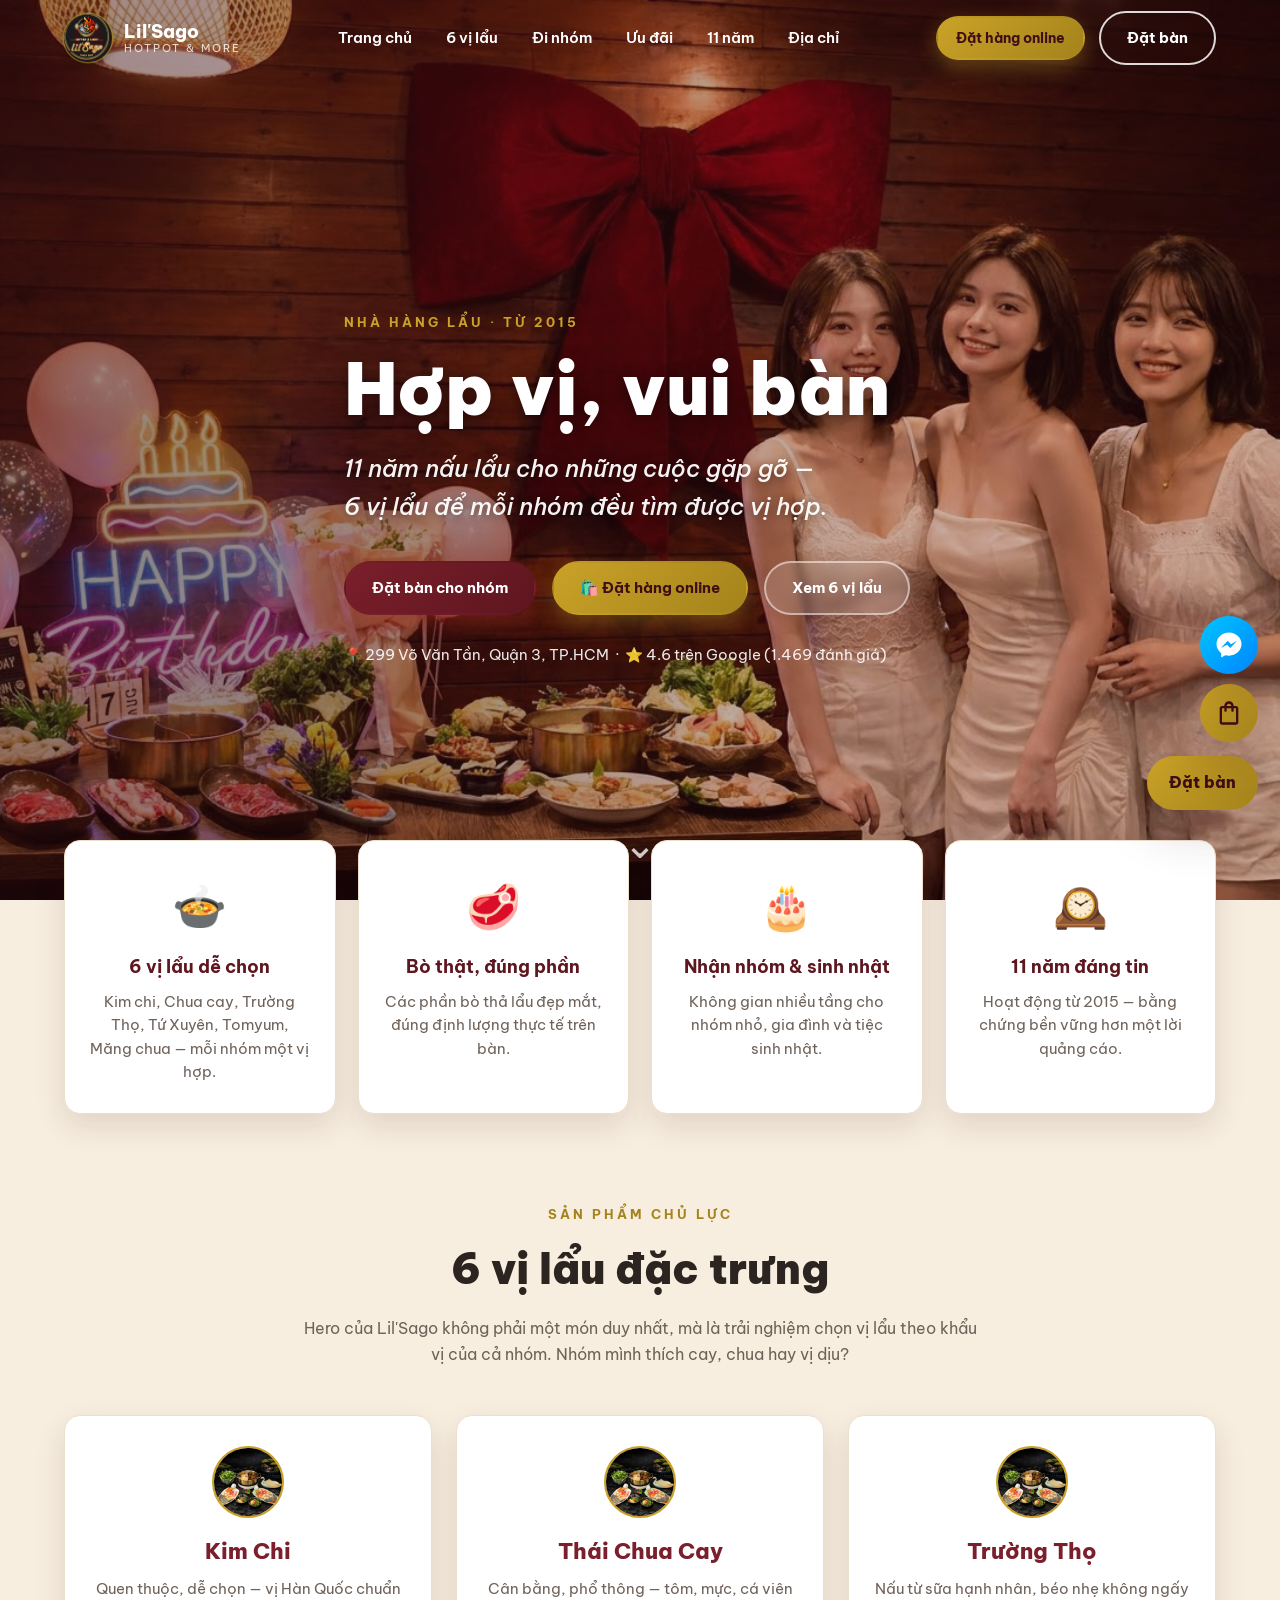
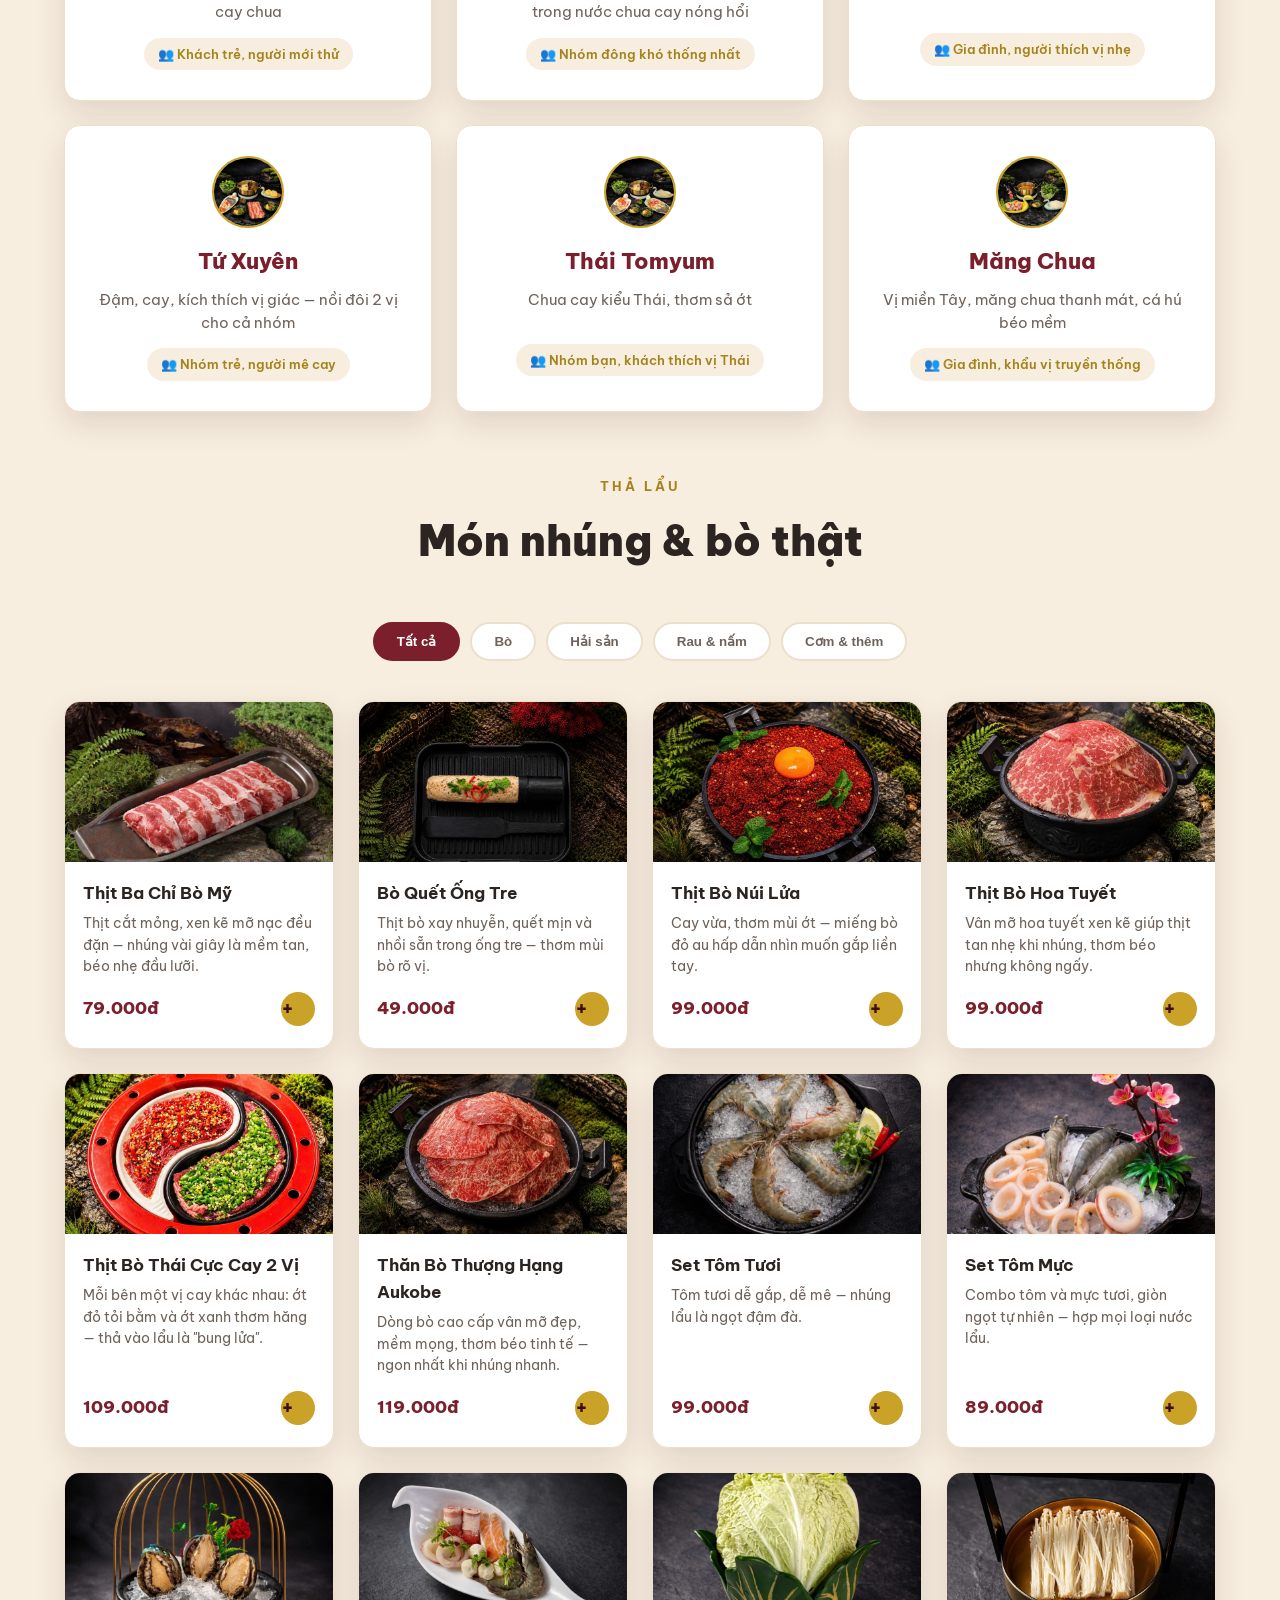
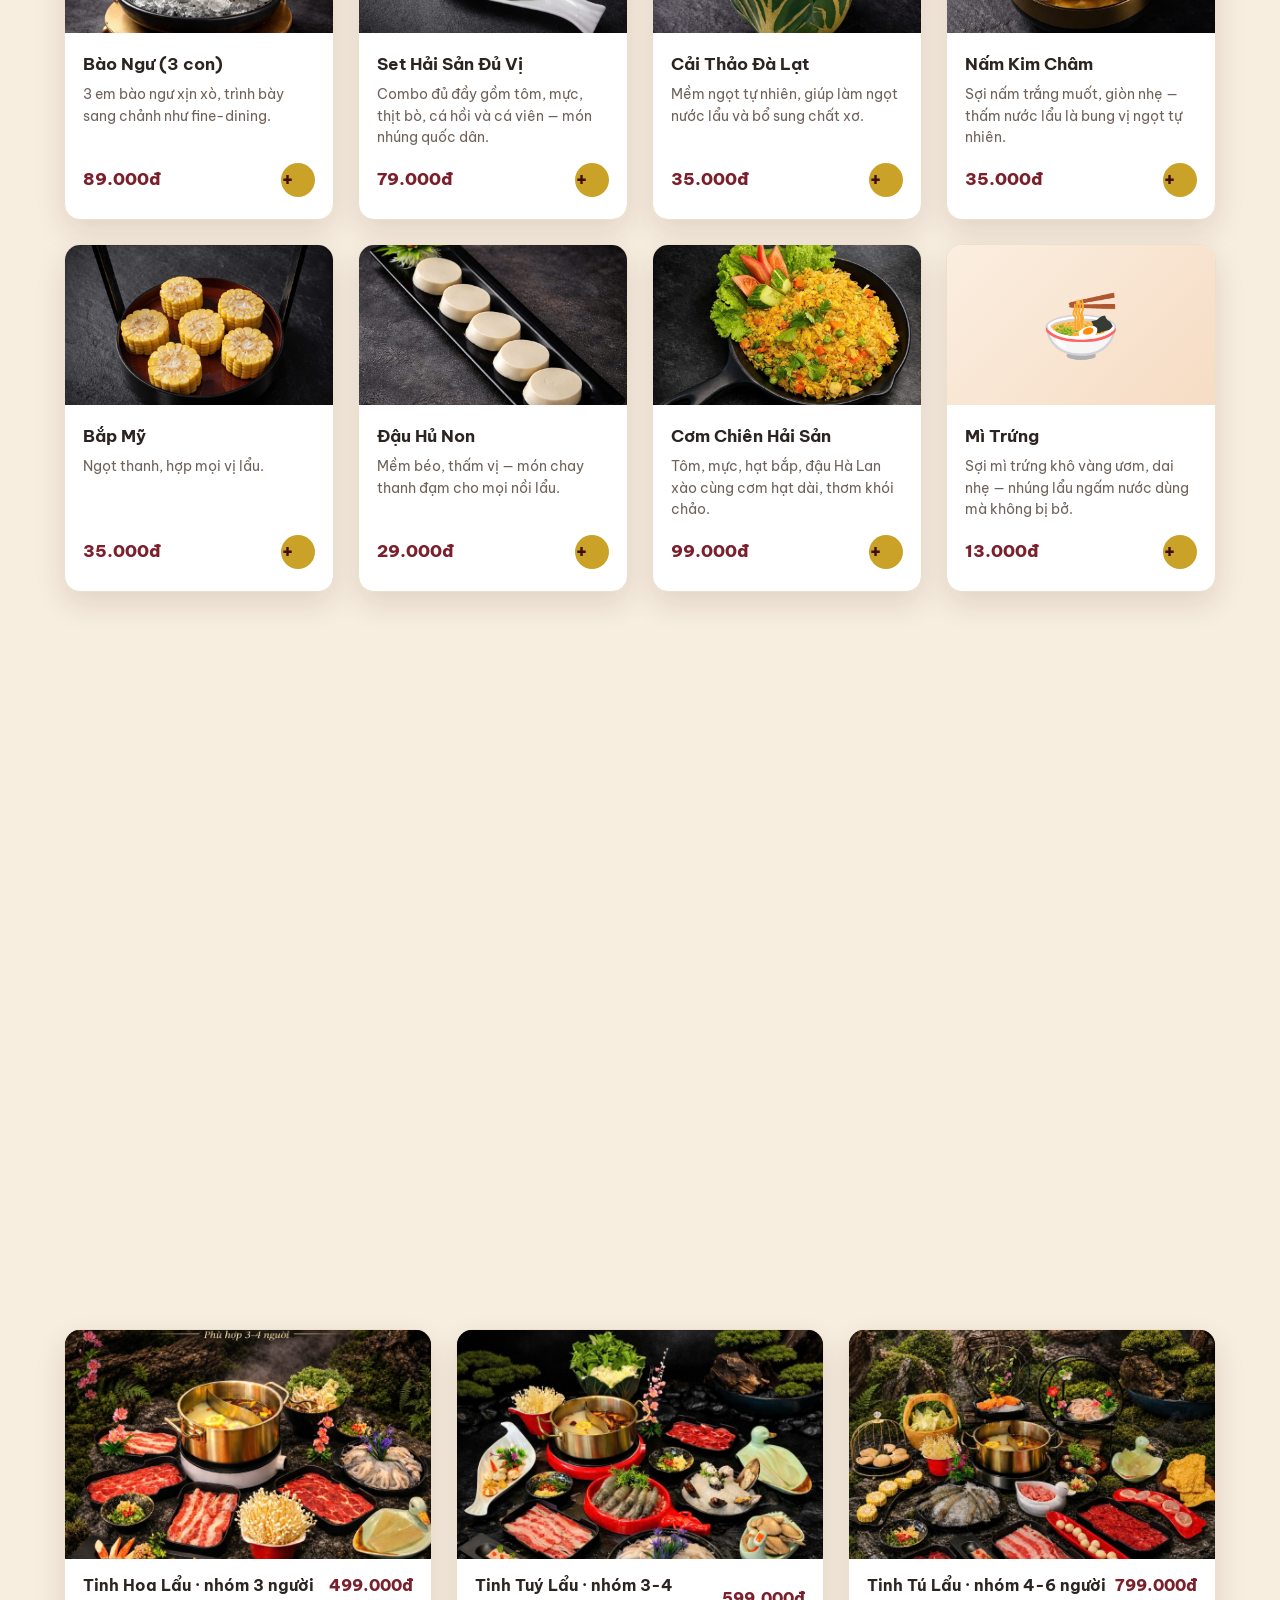
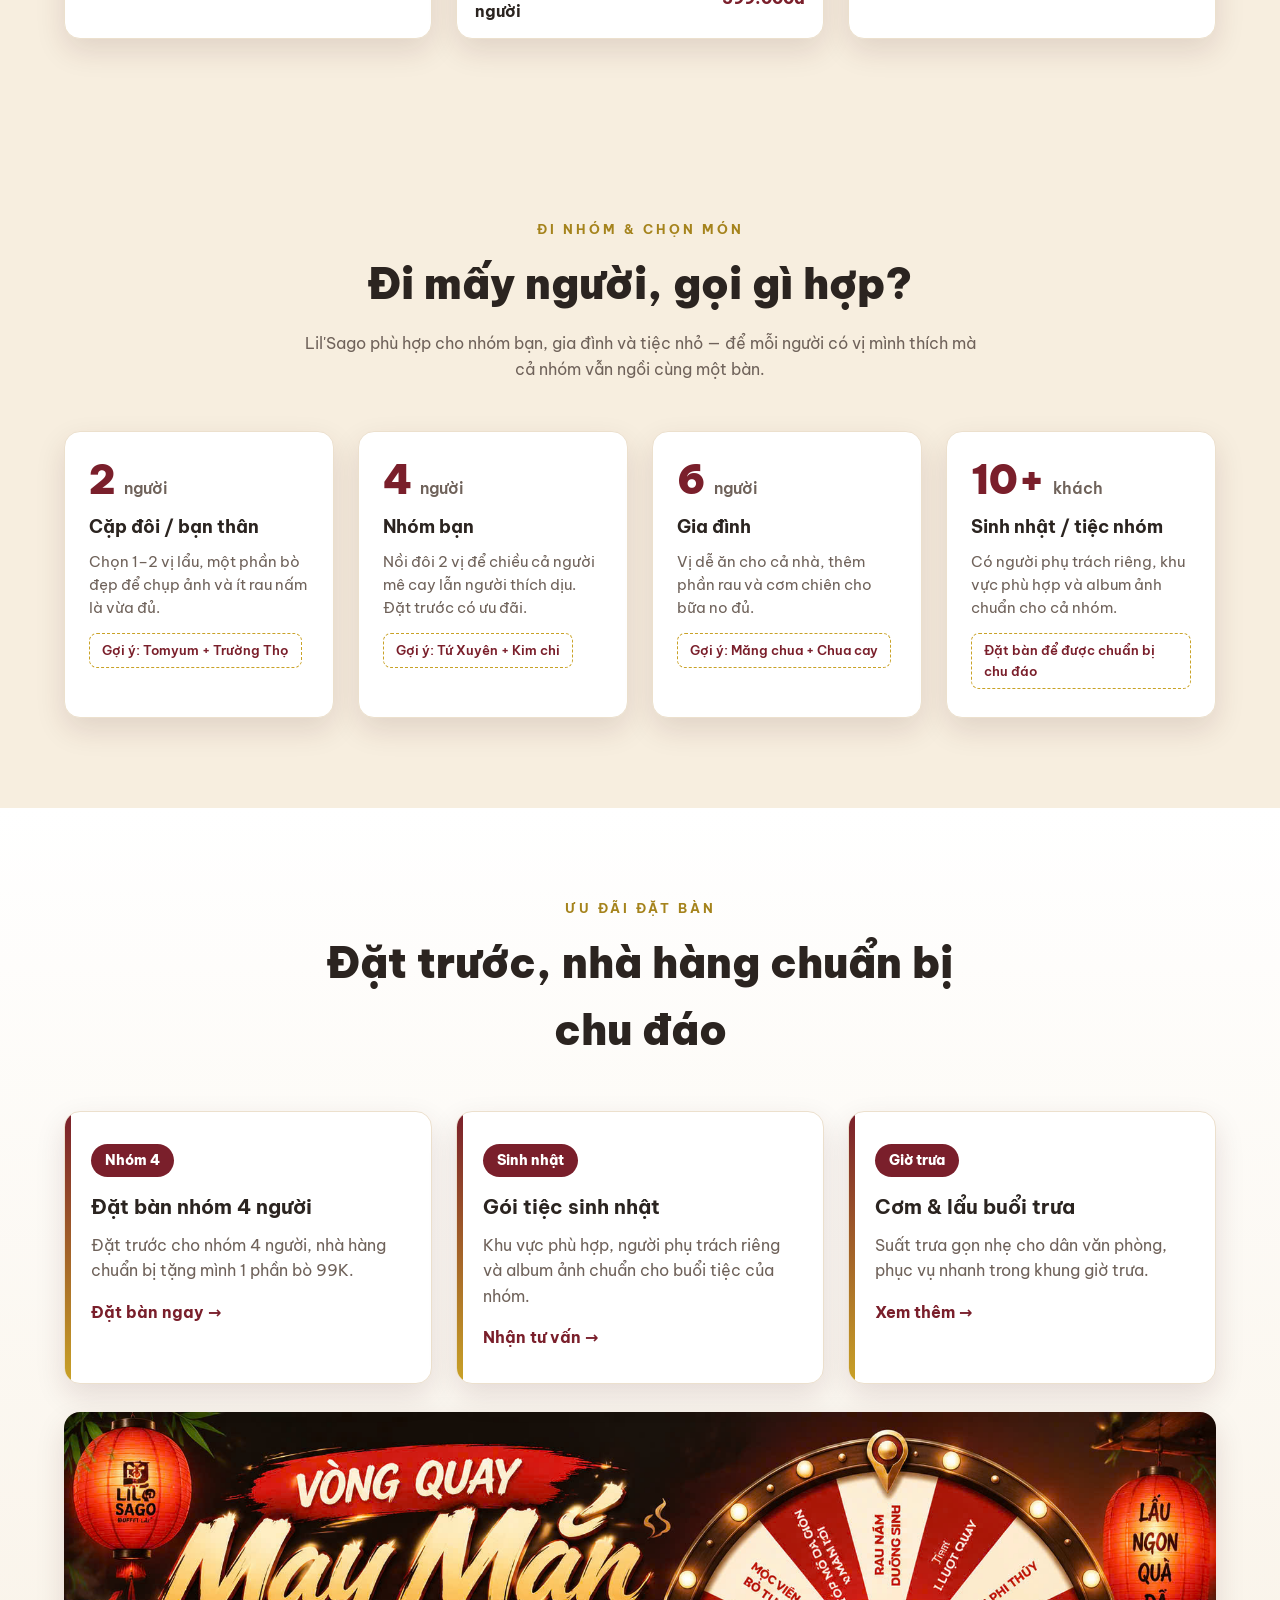
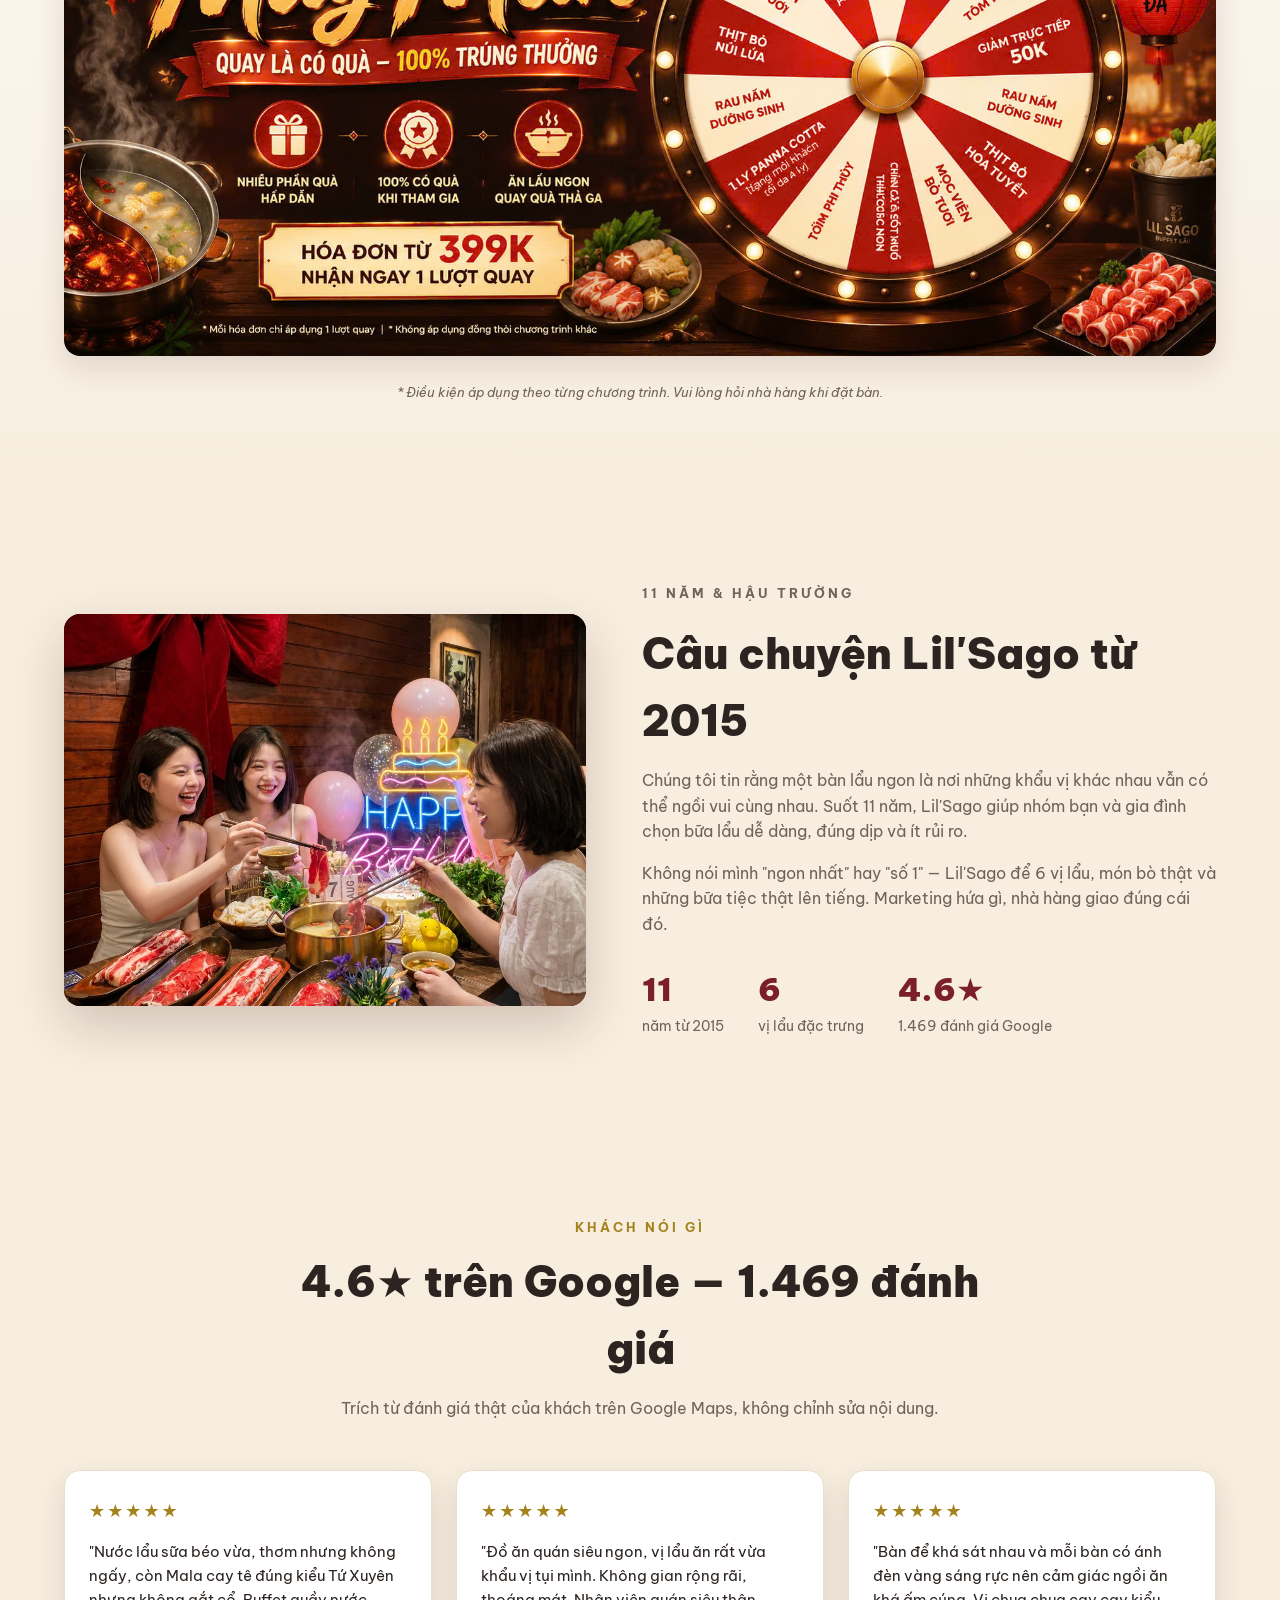
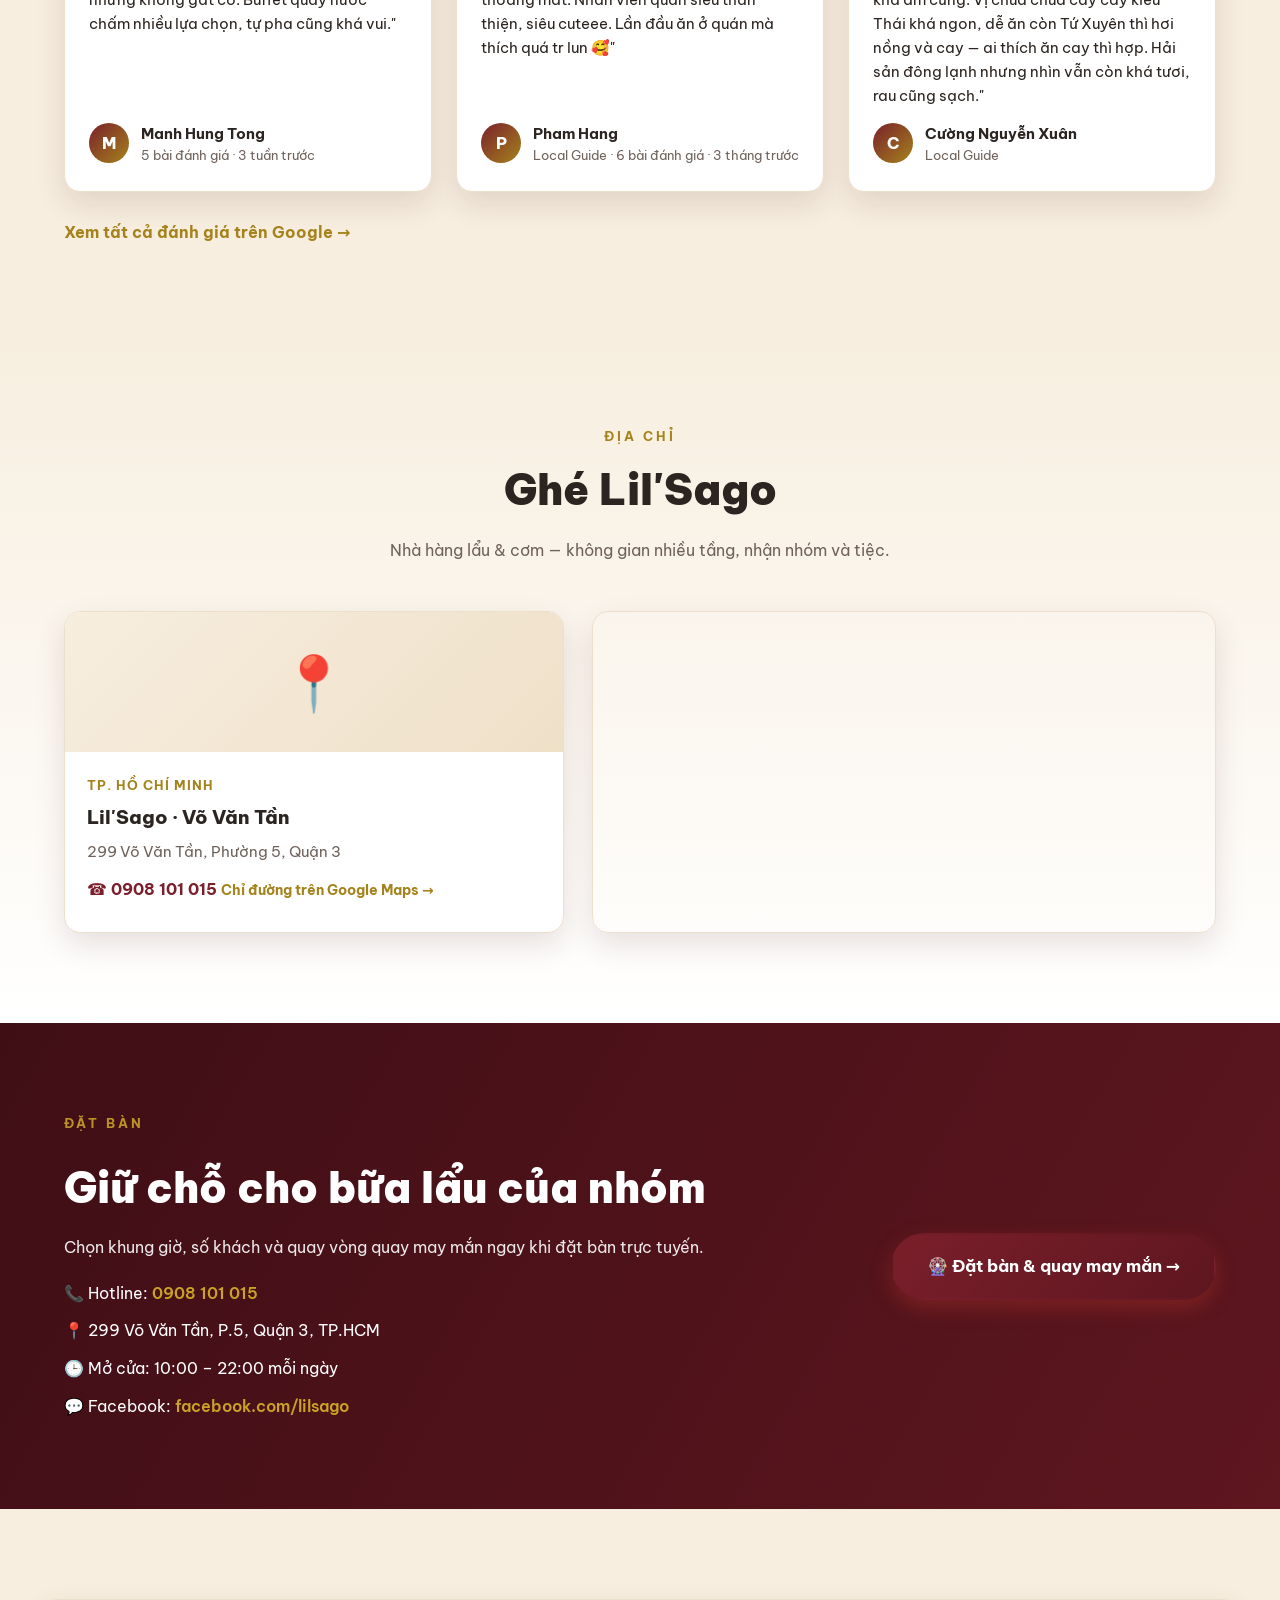
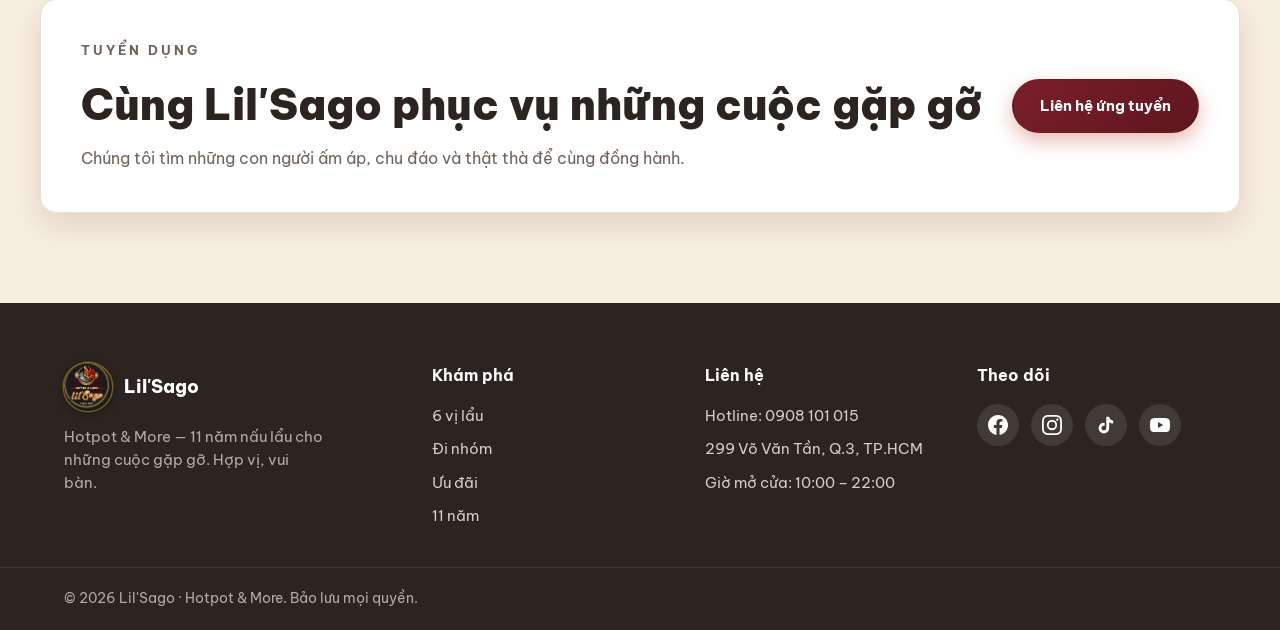
==== commit 3eeadc82: "Add online ordering via iPOS New dat-hang.html embeds the iPOS web order iframe with cart-sync postM" ====
--- a/index.html
+++ b/index.html
@@ -13,7 +13,7 @@
   <link rel="preconnect" href="https://fonts.googleapis.com" />
   <link rel="preconnect" href="https://fonts.gstatic.com" crossorigin />
   <link href="https://fonts.googleapis.com/css2?family=Be+Vietnam+Pro:wght@400;500;600;700;800;900&display=swap" rel="stylesheet" />
-  <link rel="stylesheet" href="css/styles.css?v=9" />
+  <link rel="stylesheet" href="css/styles.css?v=10" />
   <script src="js/analytics.js?v=1"></script>
 </head>
 <body>
@@ -40,6 +40,7 @@
       </nav>
 
       <div class="header__actions">
+        <a href="dat-hang.html" class="btn btn--order btn--sm">Đặt hàng online</a>
         <a href="dat-ban.html" class="btn btn--outline btn--book">Đặt bàn</a>
         <button class="nav__toggle" id="navToggle" aria-label="Mở menu">
           <span></span><span></span><span></span>
@@ -60,6 +61,7 @@
       </p>
       <div class="hero__cta">
         <a href="dat-ban.html" class="btn btn--primary">Đặt bàn cho nhóm</a>
+        <a href="dat-hang.html" class="btn btn--order">🛍️ Đặt hàng online</a>
         <a href="#menu" class="btn btn--ghost">Xem 6 vị lẩu</a>
       </div>
       <p class="hero__meta">📍 299 Võ Văn Tần, Quận 3, TP.HCM &nbsp;·&nbsp; ⭐ 4.6 trên Google (1.469 đánh giá)</p>
@@ -387,6 +389,10 @@
 
   <a href="dat-ban.html" class="fab" aria-label="Đặt bàn">Đặt bàn</a>
 
+  <a href="dat-hang.html" class="fab-order" aria-label="Đặt hàng online">
+    <svg viewBox="0 0 24 24" aria-hidden="true"><path d="M18 6h-2c0-2.21-1.79-4-4-4S8 3.79 8 6H6c-1.1 0-2 .9-2 2v12c0 1.1.9 2 2 2h12c1.1 0 2-.9 2-2V8c0-1.1-.9-2-2-2zM12 4c1.1 0 2 .9 2 2h-4c0-1.1.9-2 2-2zm6 16H6V8h2v2c0 .55.45 1 1 1s1-.45 1-1V8h4v2c0 .55.45 1 1 1s1-.45 1-1V8h2v12z"/></svg>
+  </a>
+
   <a href="https://m.me/lilsago" target="_blank" rel="noopener" class="fab-chat" aria-label="Chat qua Messenger">
     <svg viewBox="0 0 24 24" aria-hidden="true"><path d="M12 2C6.48 2 2 6.15 2 11.27c0 2.92 1.45 5.53 3.72 7.24V22l3.4-1.87c.91.25 1.87.39 2.88.39 5.52 0 10-4.15 10-9.27S17.52 2 12 2zm1.01 12.48-2.55-2.72-4.98 2.72 5.48-5.82 2.61 2.72 4.92-2.72-5.48 5.82z"/></svg>
   </a>
--- a/css/styles.css
+++ b/css/styles.css
@@ -72,6 +72,12 @@
 .btn--outline:hover { background: #fff; color: var(--red); }
 .btn--ghost { background: rgba(255, 255, 255, 0.14); color: #fff; border-color: rgba(255,255,255,0.5); backdrop-filter: blur(4px); }
 .btn--ghost:hover { background: #fff; color: var(--red); }
+.btn--order {
+  background: linear-gradient(135deg, var(--gold), var(--gold-dark));
+  color: var(--red-deep);
+  box-shadow: 0 8px 20px rgba(201, 162, 39, 0.35);
+}
+.btn--order:hover { box-shadow: 0 12px 26px rgba(201, 162, 39, 0.45); transform: translateY(-2px); }
 .btn--block { width: 100%; }
 .btn--sm { padding: 9px 18px; font-size: 14px; }
 
@@ -514,8 +520,19 @@
 }
 .fab:hover { transform: scale(1.06); }
 
+.fab-order {
+  position: fixed; right: 22px; bottom: 158px; z-index: 91;
+  width: 58px; height: 58px; border-radius: 50%;
+  background: linear-gradient(135deg, var(--gold), var(--gold-dark));
+  display: grid; place-items: center;
+  box-shadow: var(--shadow-lg);
+  transition: transform 0.2s ease;
+}
+.fab-order:hover { transform: scale(1.08); }
+.fab-order svg { width: 28px; height: 28px; fill: var(--red-deep); }
+
 .fab-chat {
-  position: fixed; right: 22px; bottom: 158px; z-index: 91;
+  position: fixed; right: 22px; bottom: 226px; z-index: 91;
   width: 58px; height: 58px; border-radius: 50%;
   background: linear-gradient(135deg, #00c6ff, #0084ff);
   display: grid; place-items: center;
@@ -563,6 +580,9 @@
   .review-grid { grid-template-columns: 1fr; }
   .footer__grid { grid-template-columns: 1fr 1fr; }
   .fab { display: none; }
+  .header__actions .btn--order { display: none; }
+  .fab-order { bottom: 92px; width: 52px; height: 52px; }
+  .fab-order svg { width: 24px; height: 24px; }
   .fab-chat { bottom: 24px; width: 52px; height: 52px; }
   .fab-chat svg { width: 26px; height: 26px; }
 }
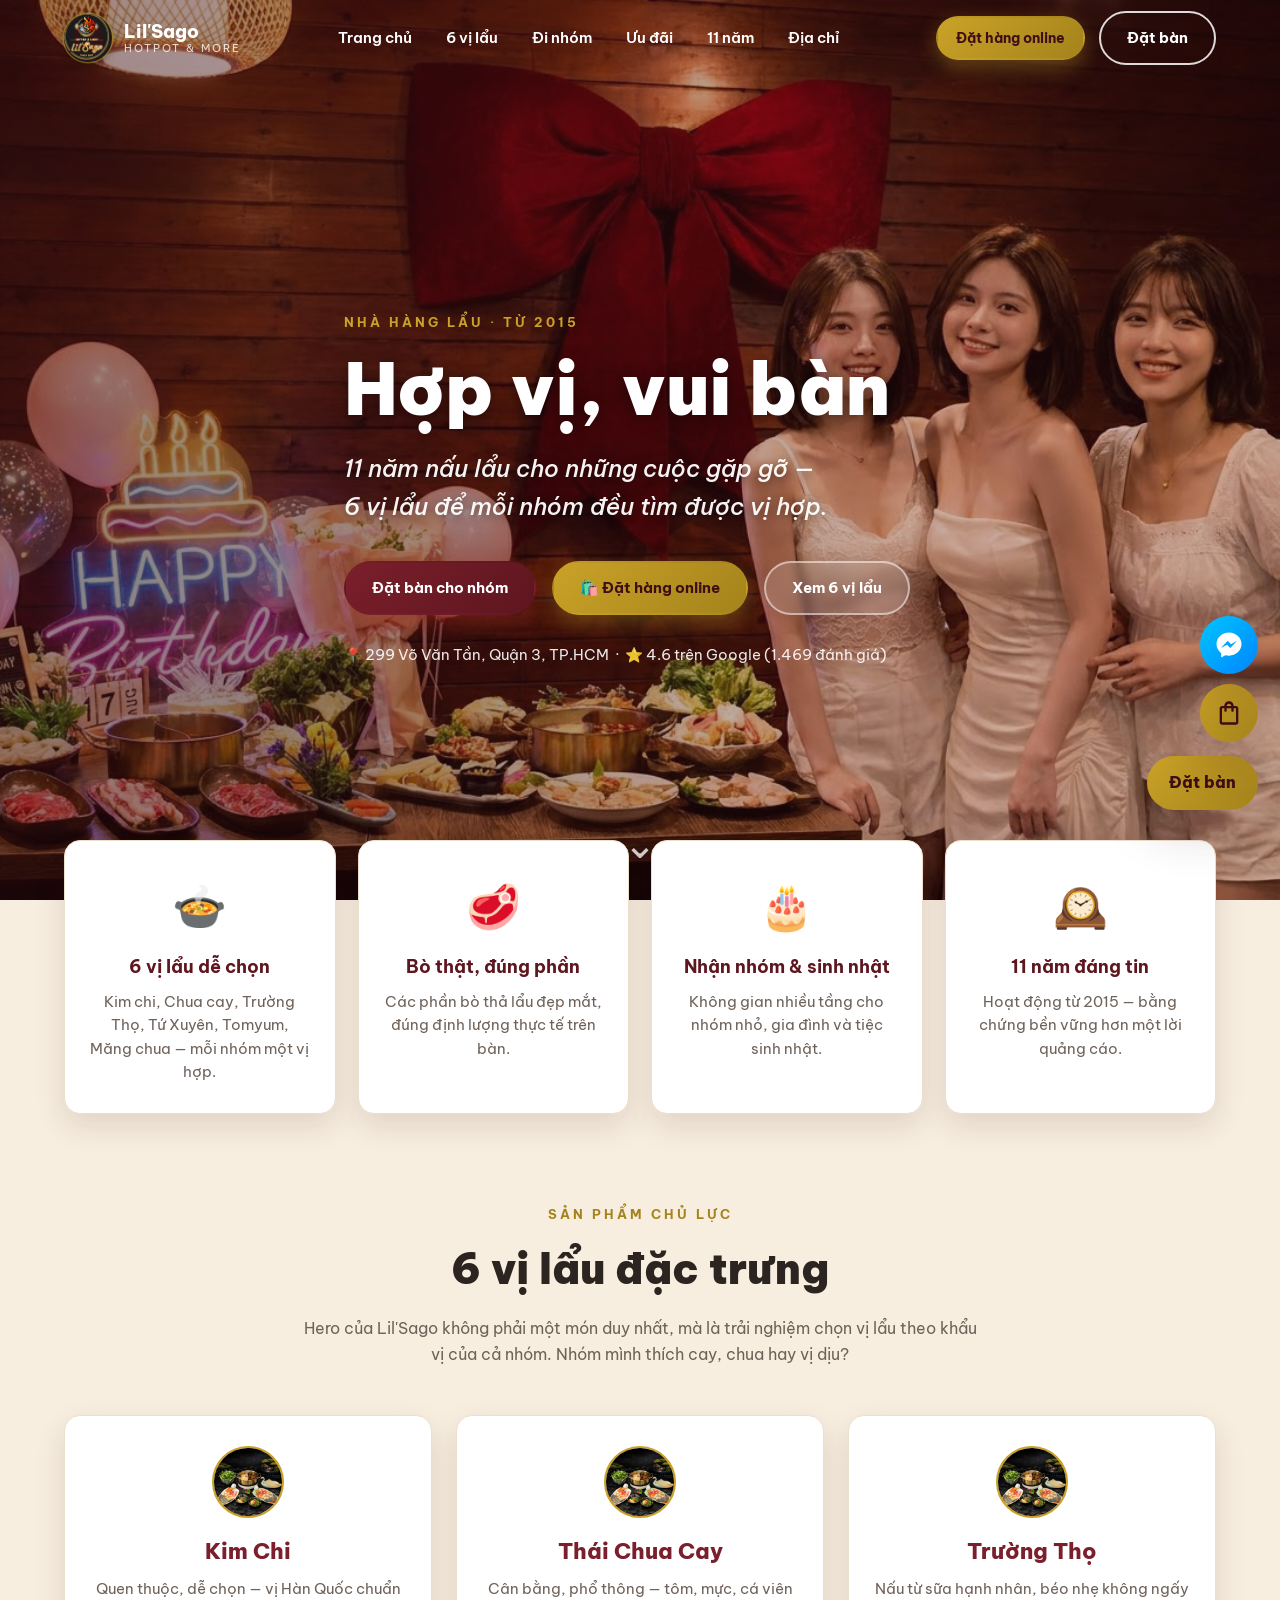
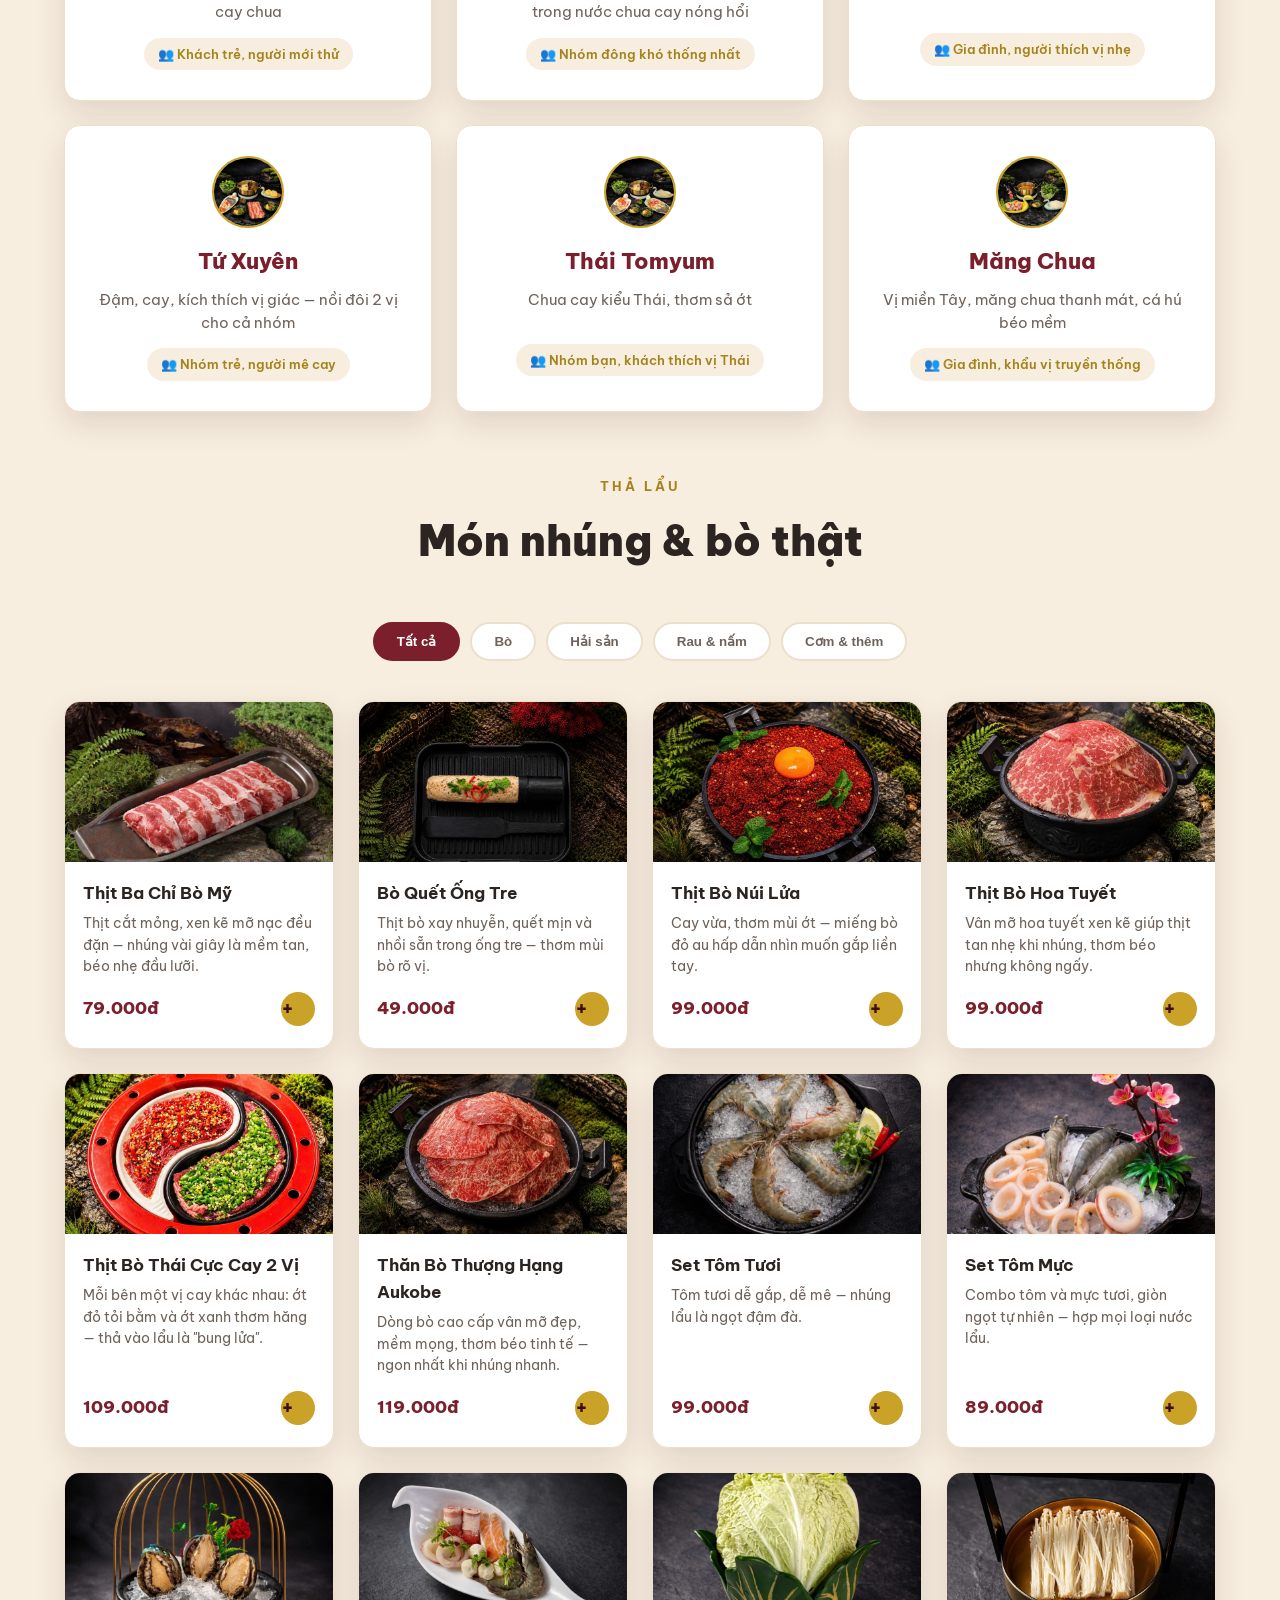
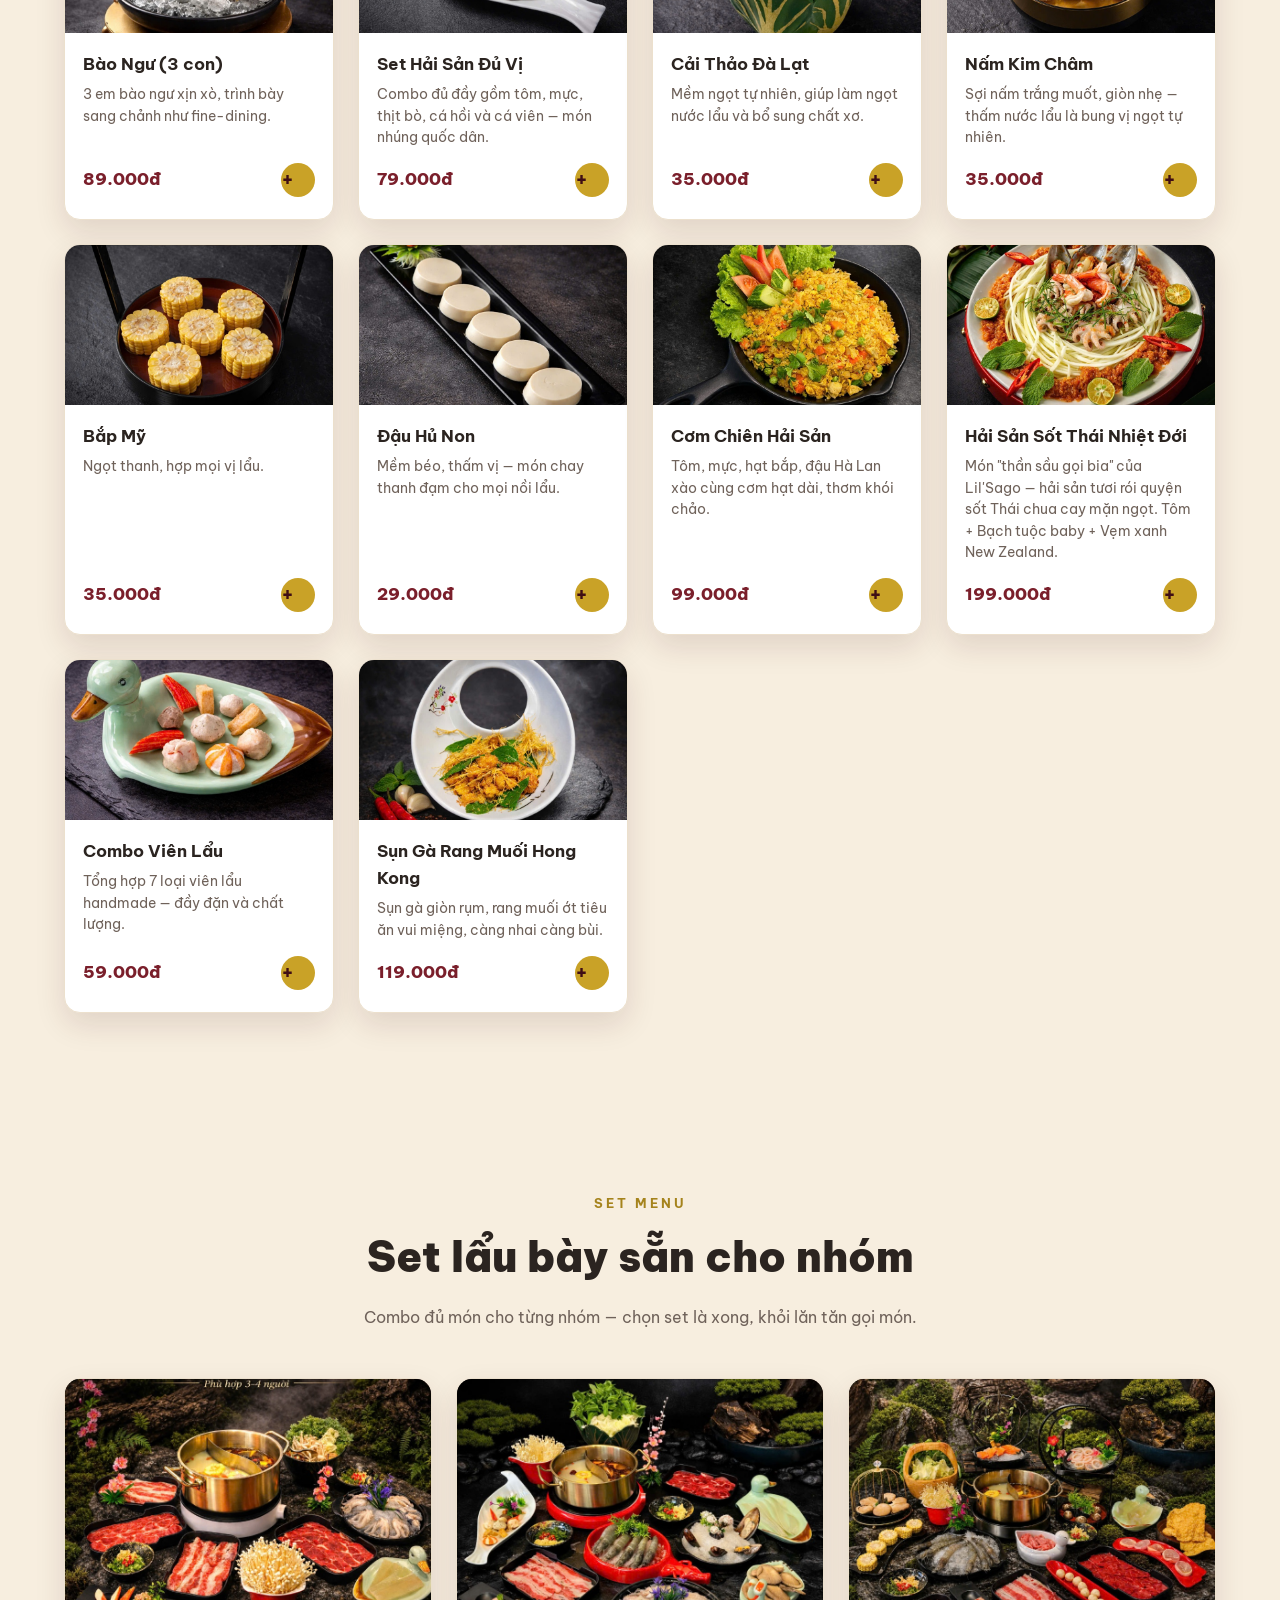
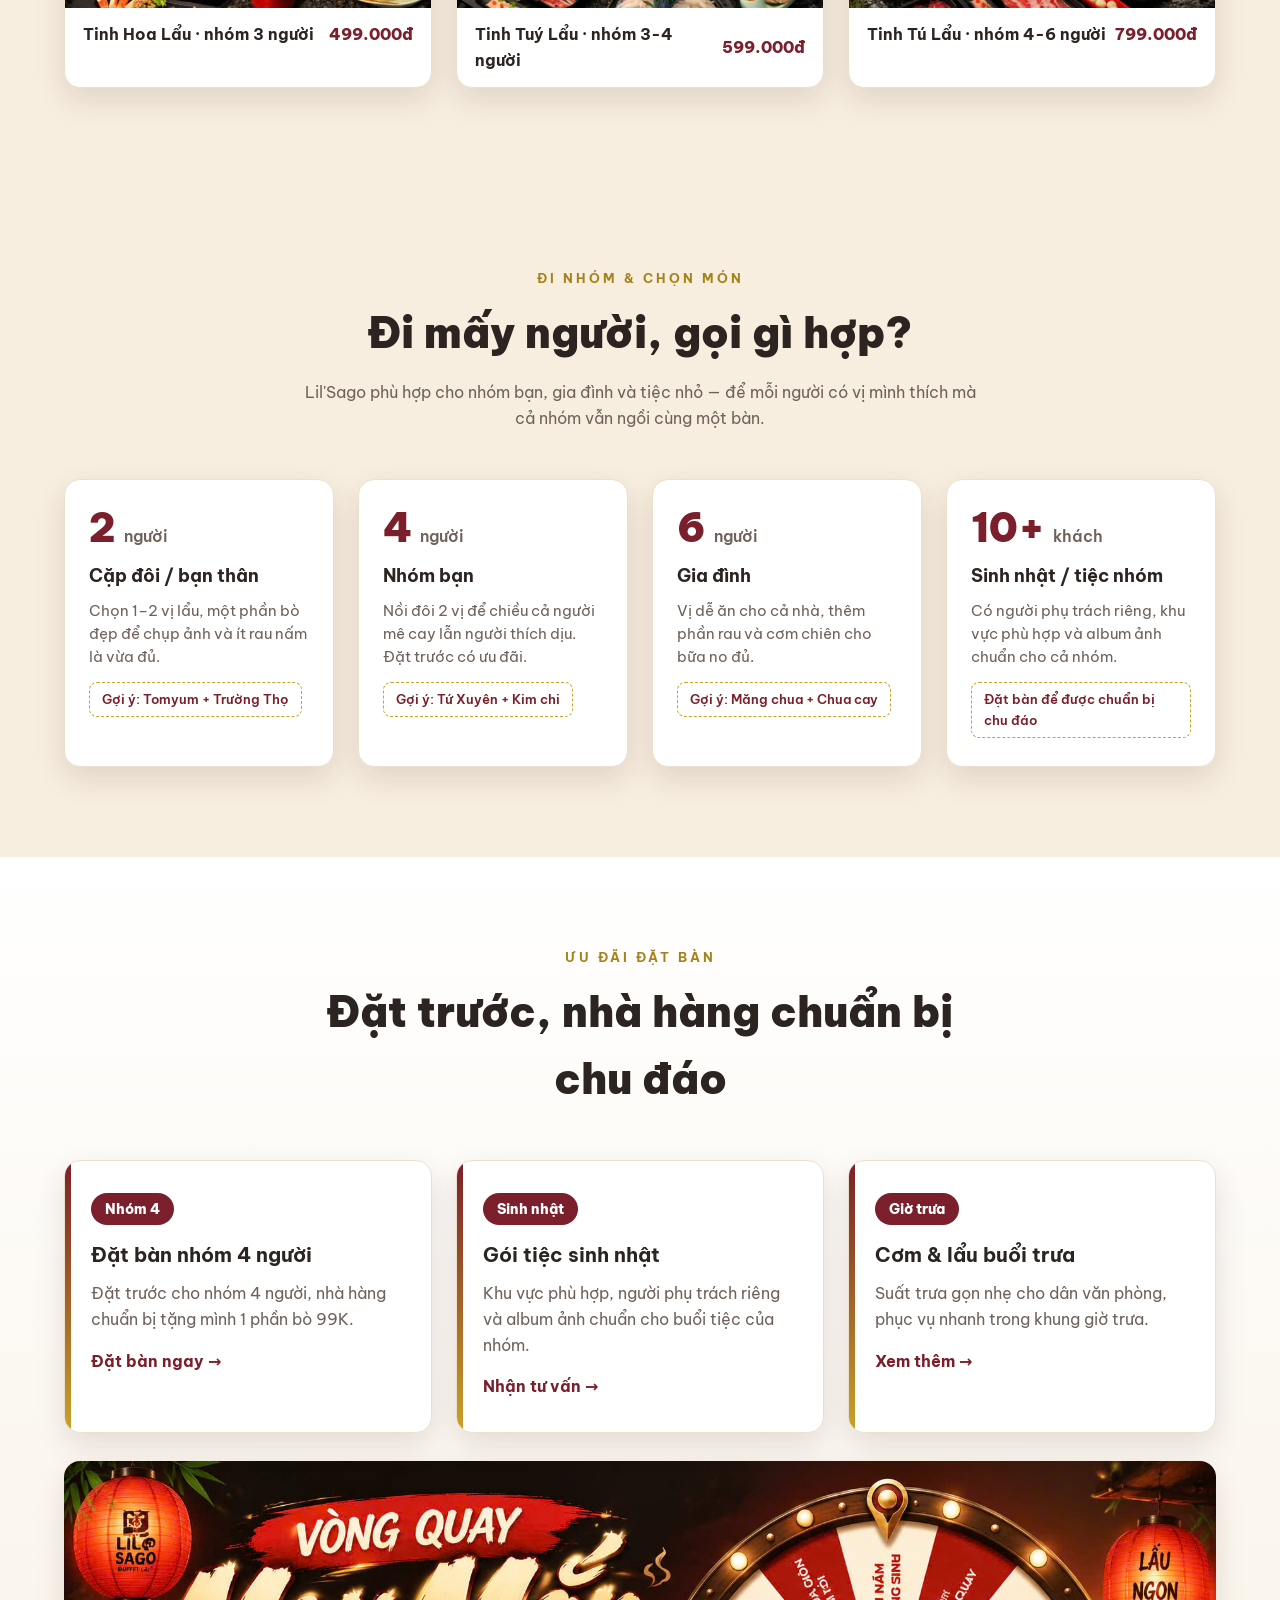
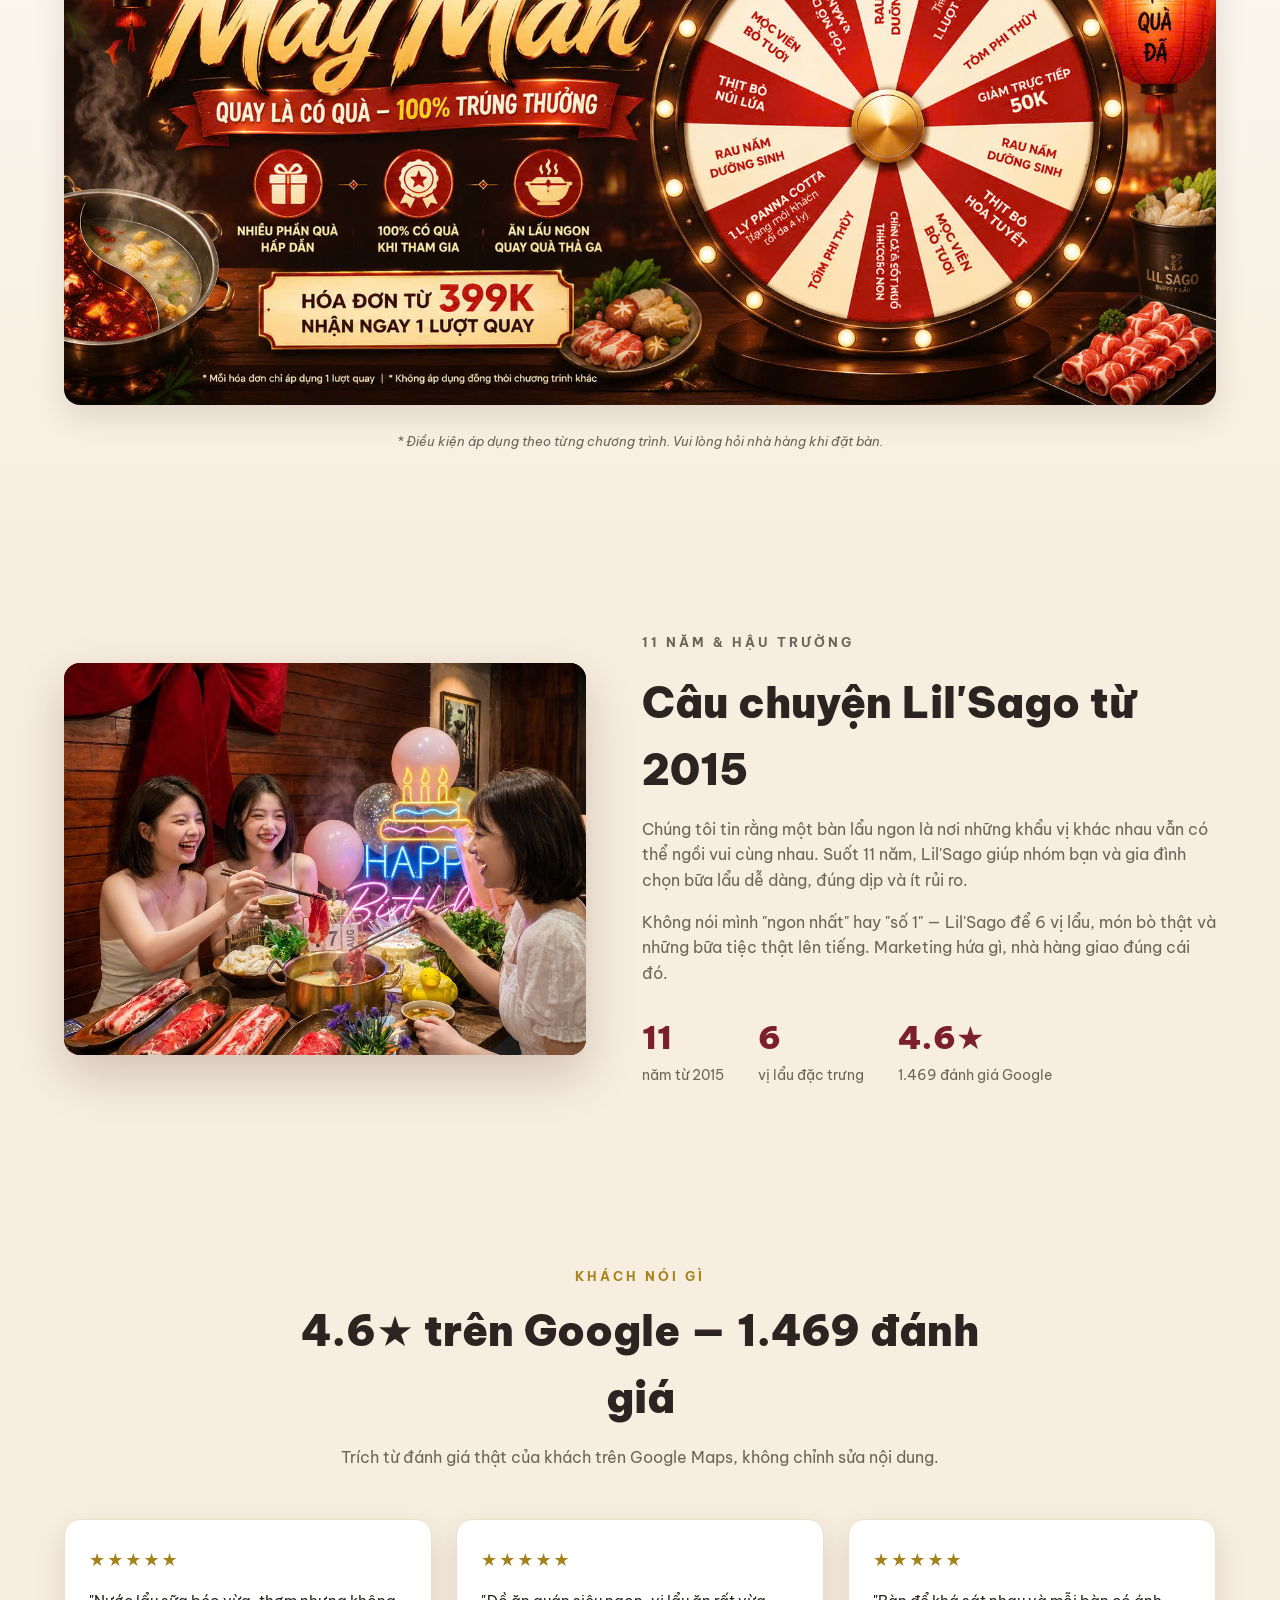
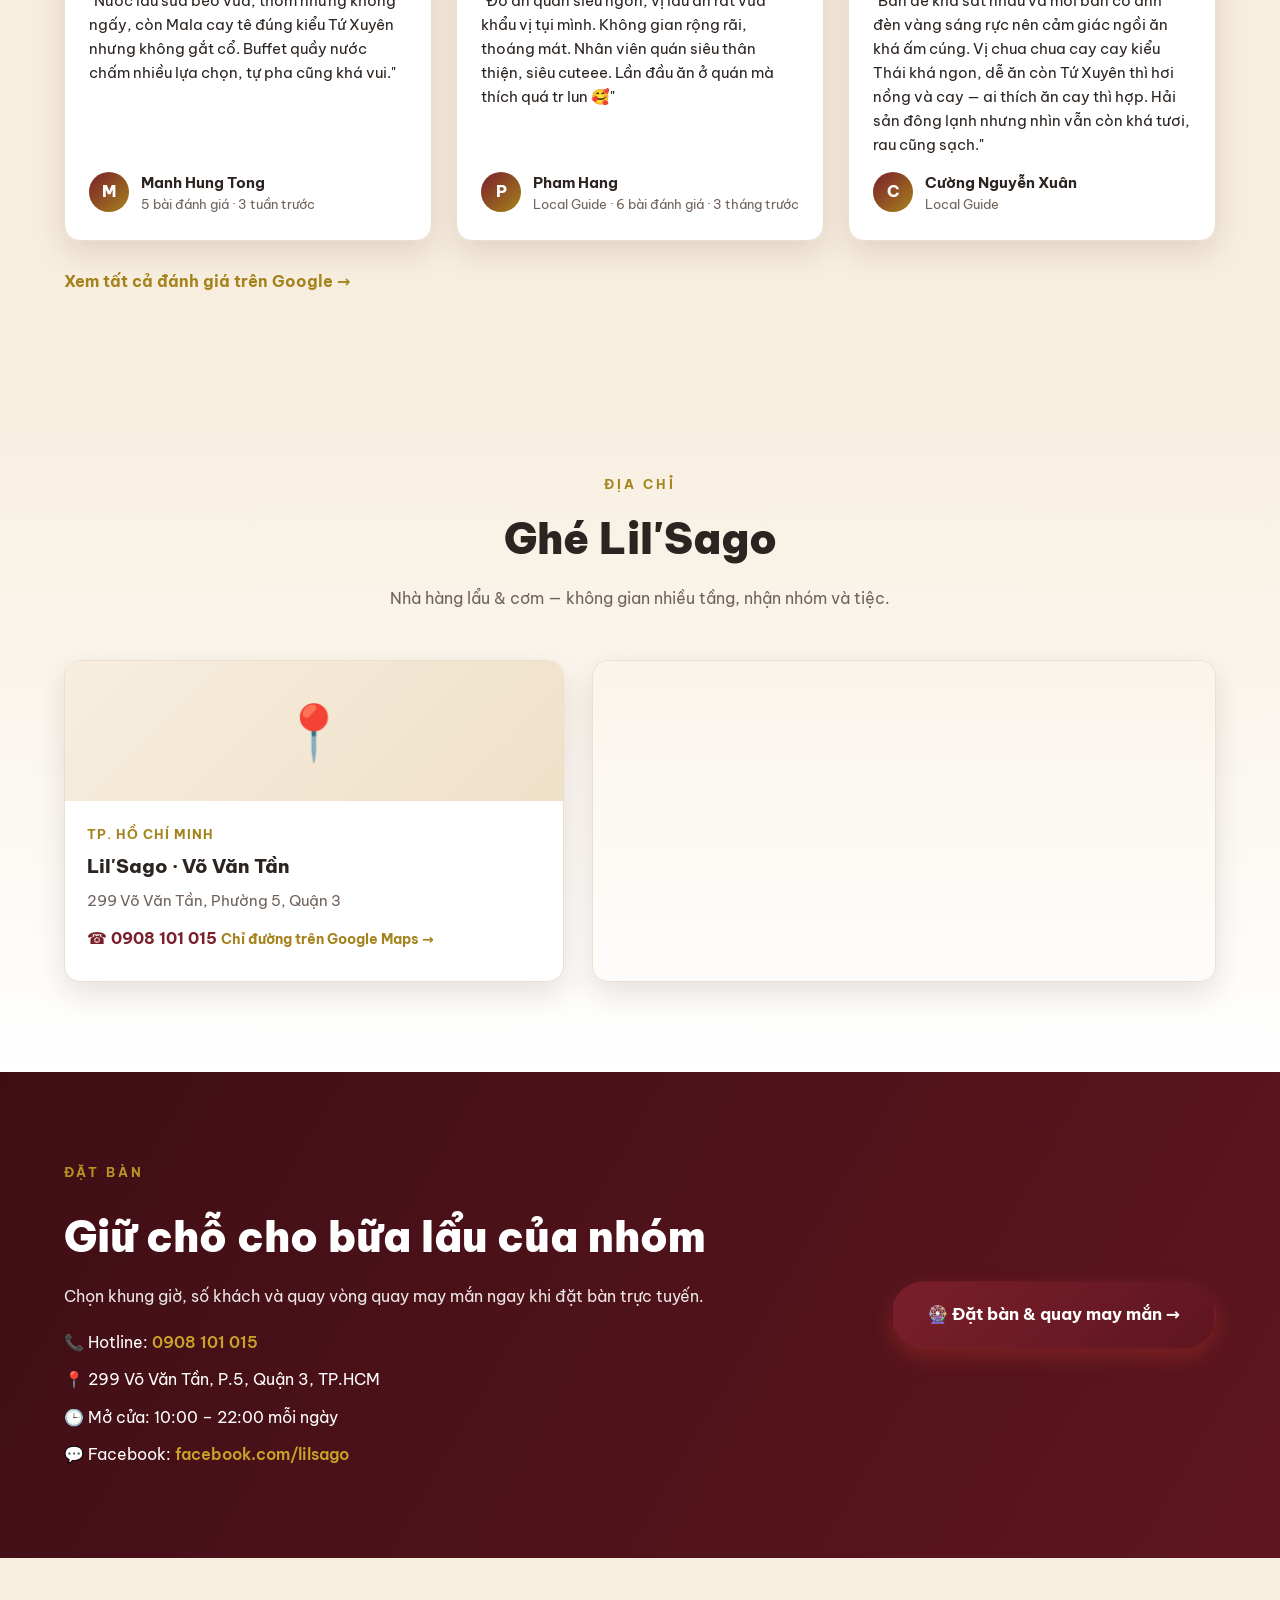
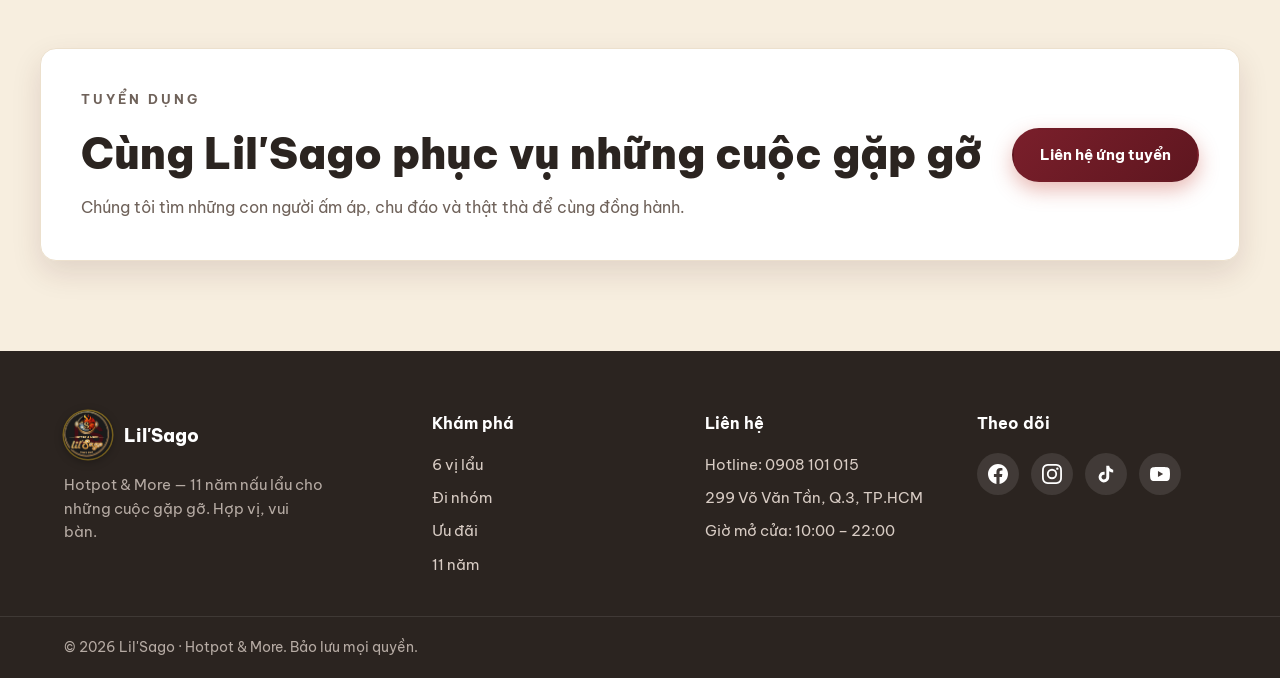
==== commit fc101b9d: "Swap placeholder dishes for real iPOS menu items Replace "Mì Trứng" placeholder with Hải Sản Sốt Thá" ====
--- a/index.html
+++ b/index.html
@@ -397,6 +397,6 @@
     <svg viewBox="0 0 24 24" aria-hidden="true"><path d="M12 2C6.48 2 2 6.15 2 11.27c0 2.92 1.45 5.53 3.72 7.24V22l3.4-1.87c.91.25 1.87.39 2.88.39 5.52 0 10-4.15 10-9.27S17.52 2 12 2zm1.01 12.48-2.55-2.72-4.98 2.72 5.48-5.82 2.61 2.72 4.92-2.72-5.48 5.82z"/></svg>
   </a>
 
-  <script src="js/main.js?v=8"></script>
+  <script src="js/main.js?v=9"></script>
 </body>
 </html>
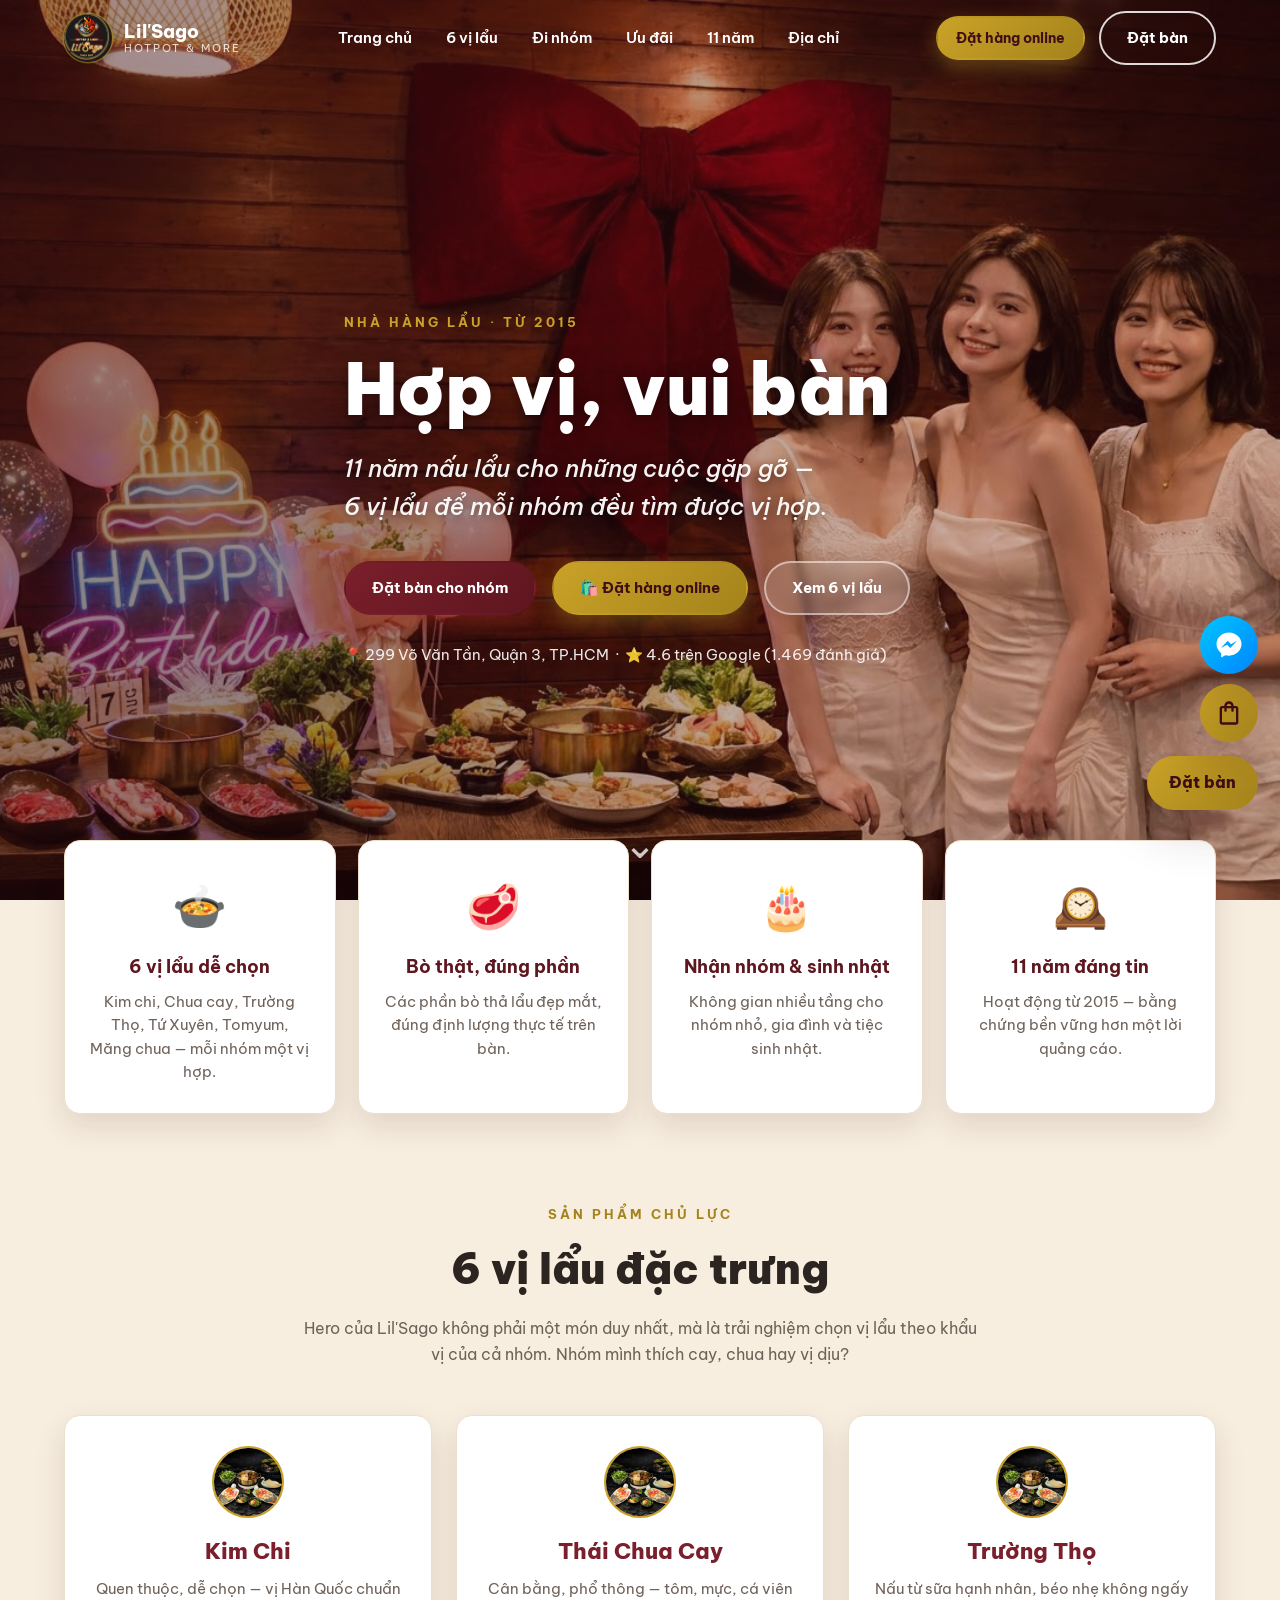
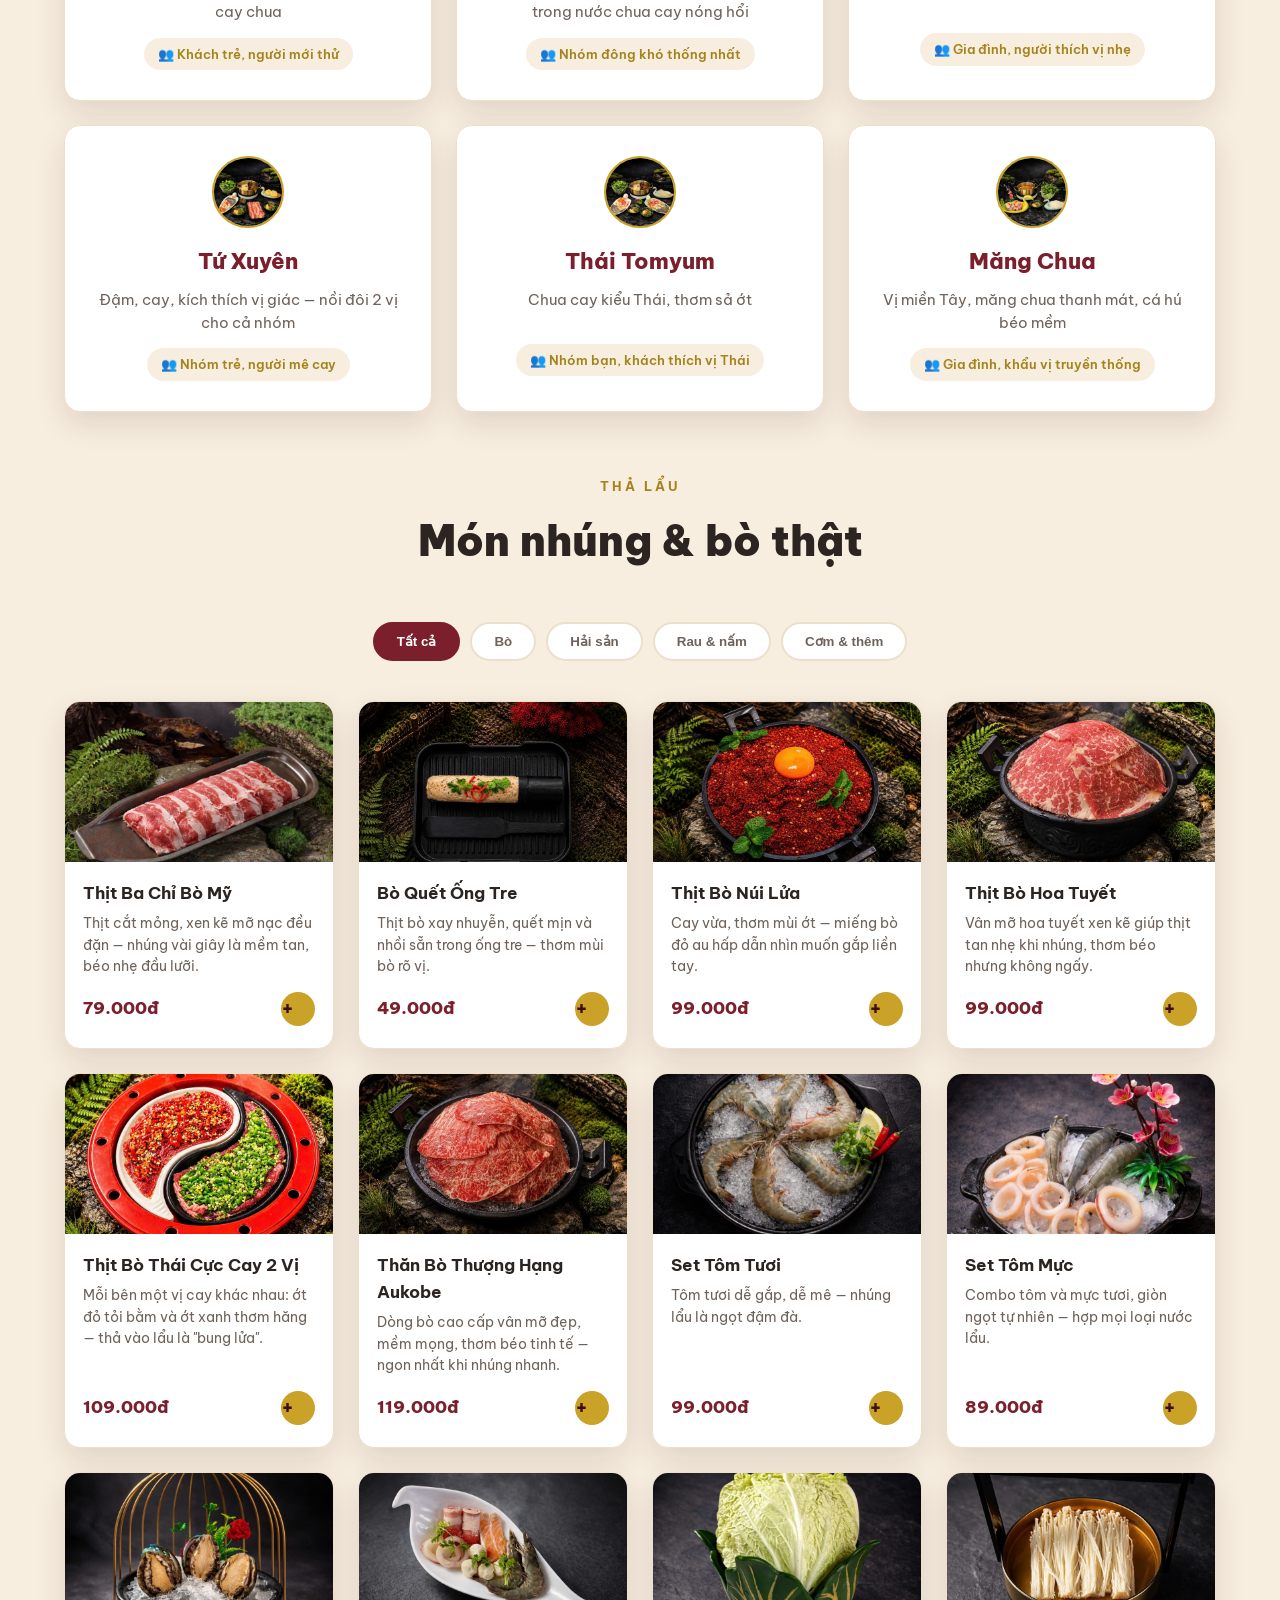
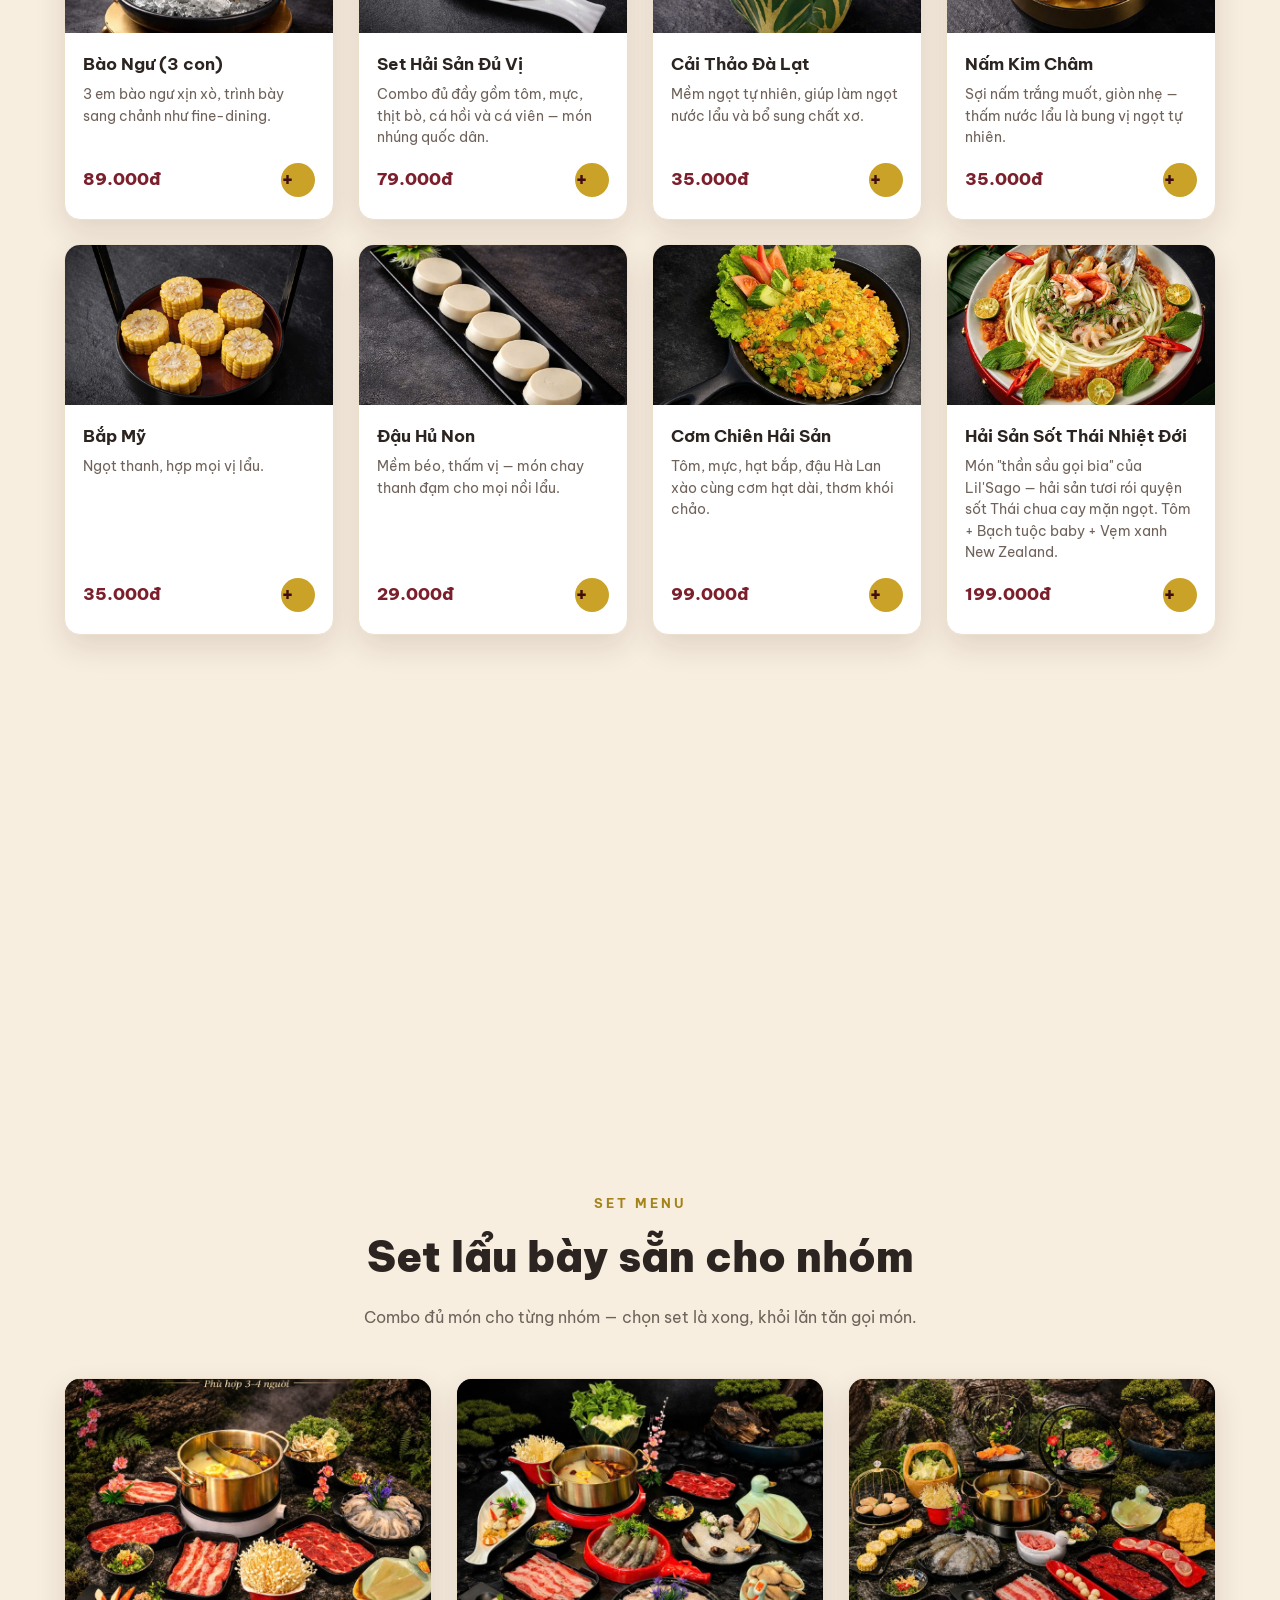
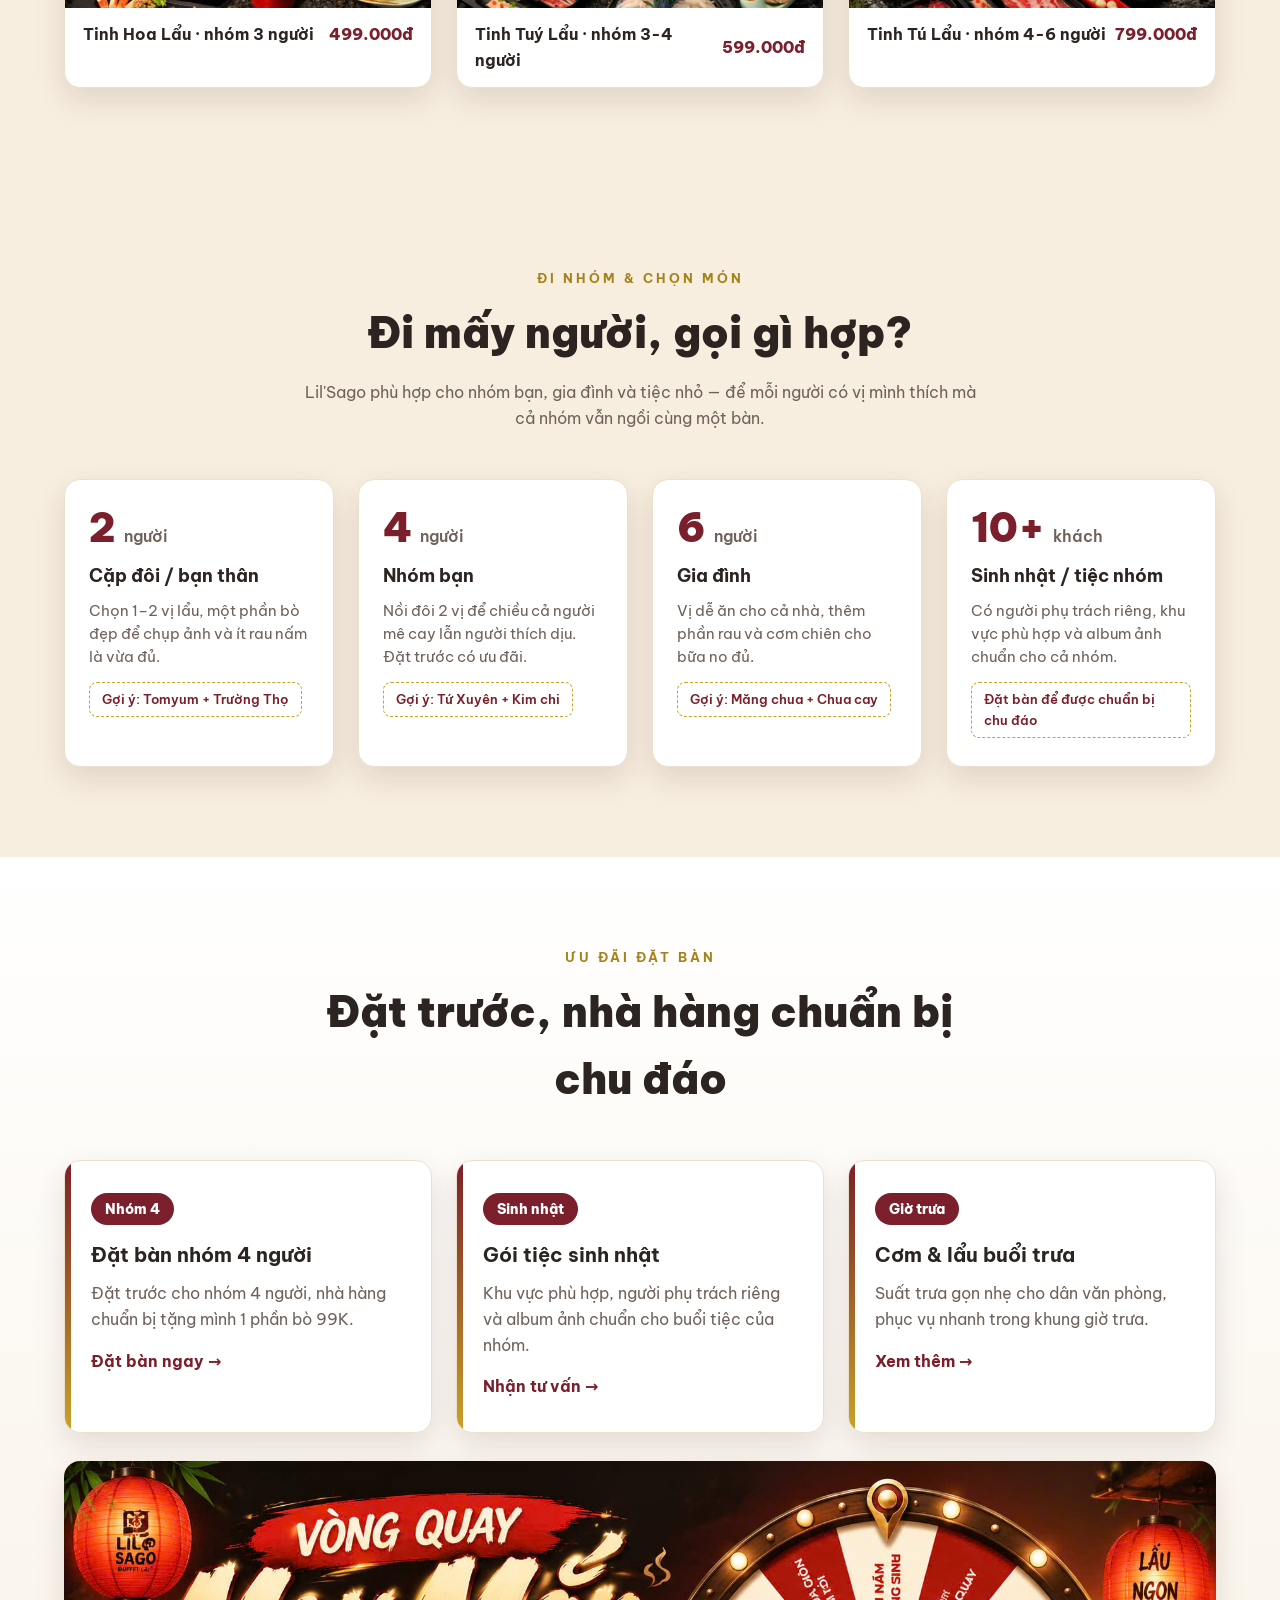
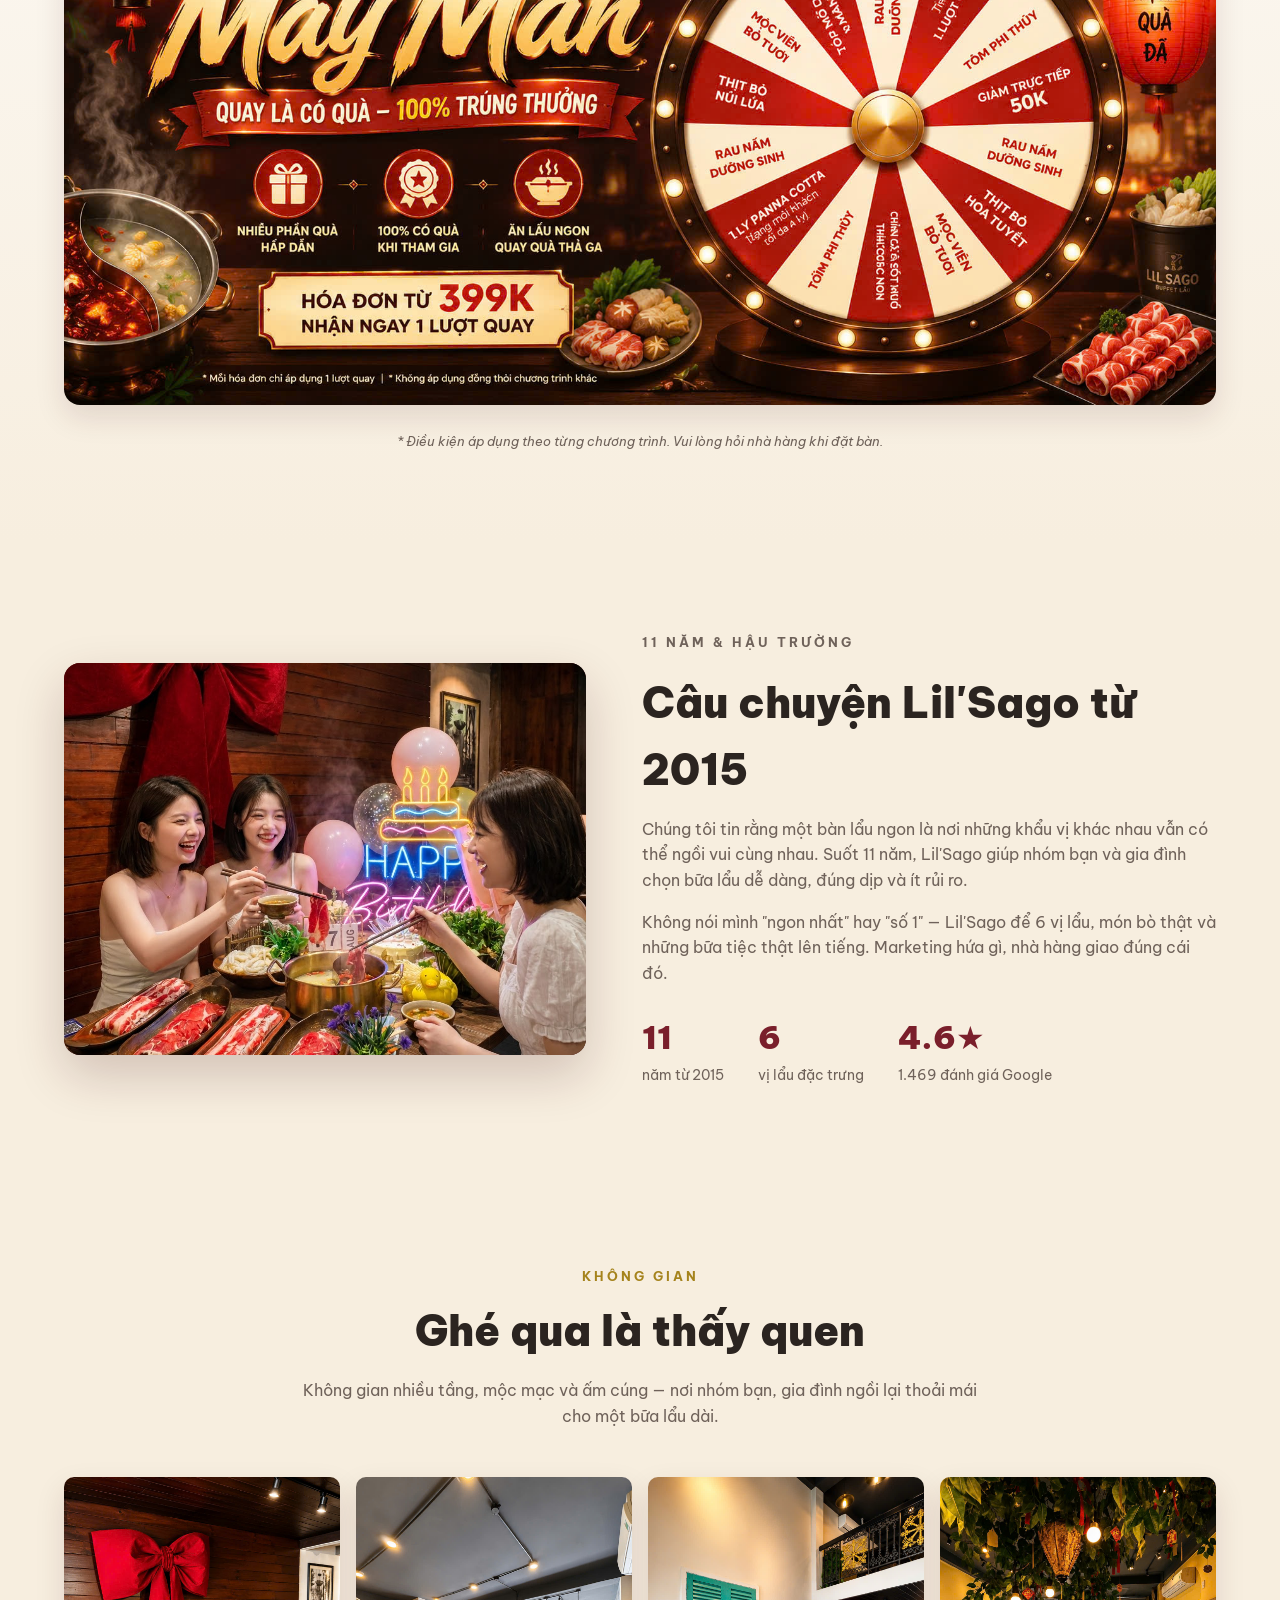
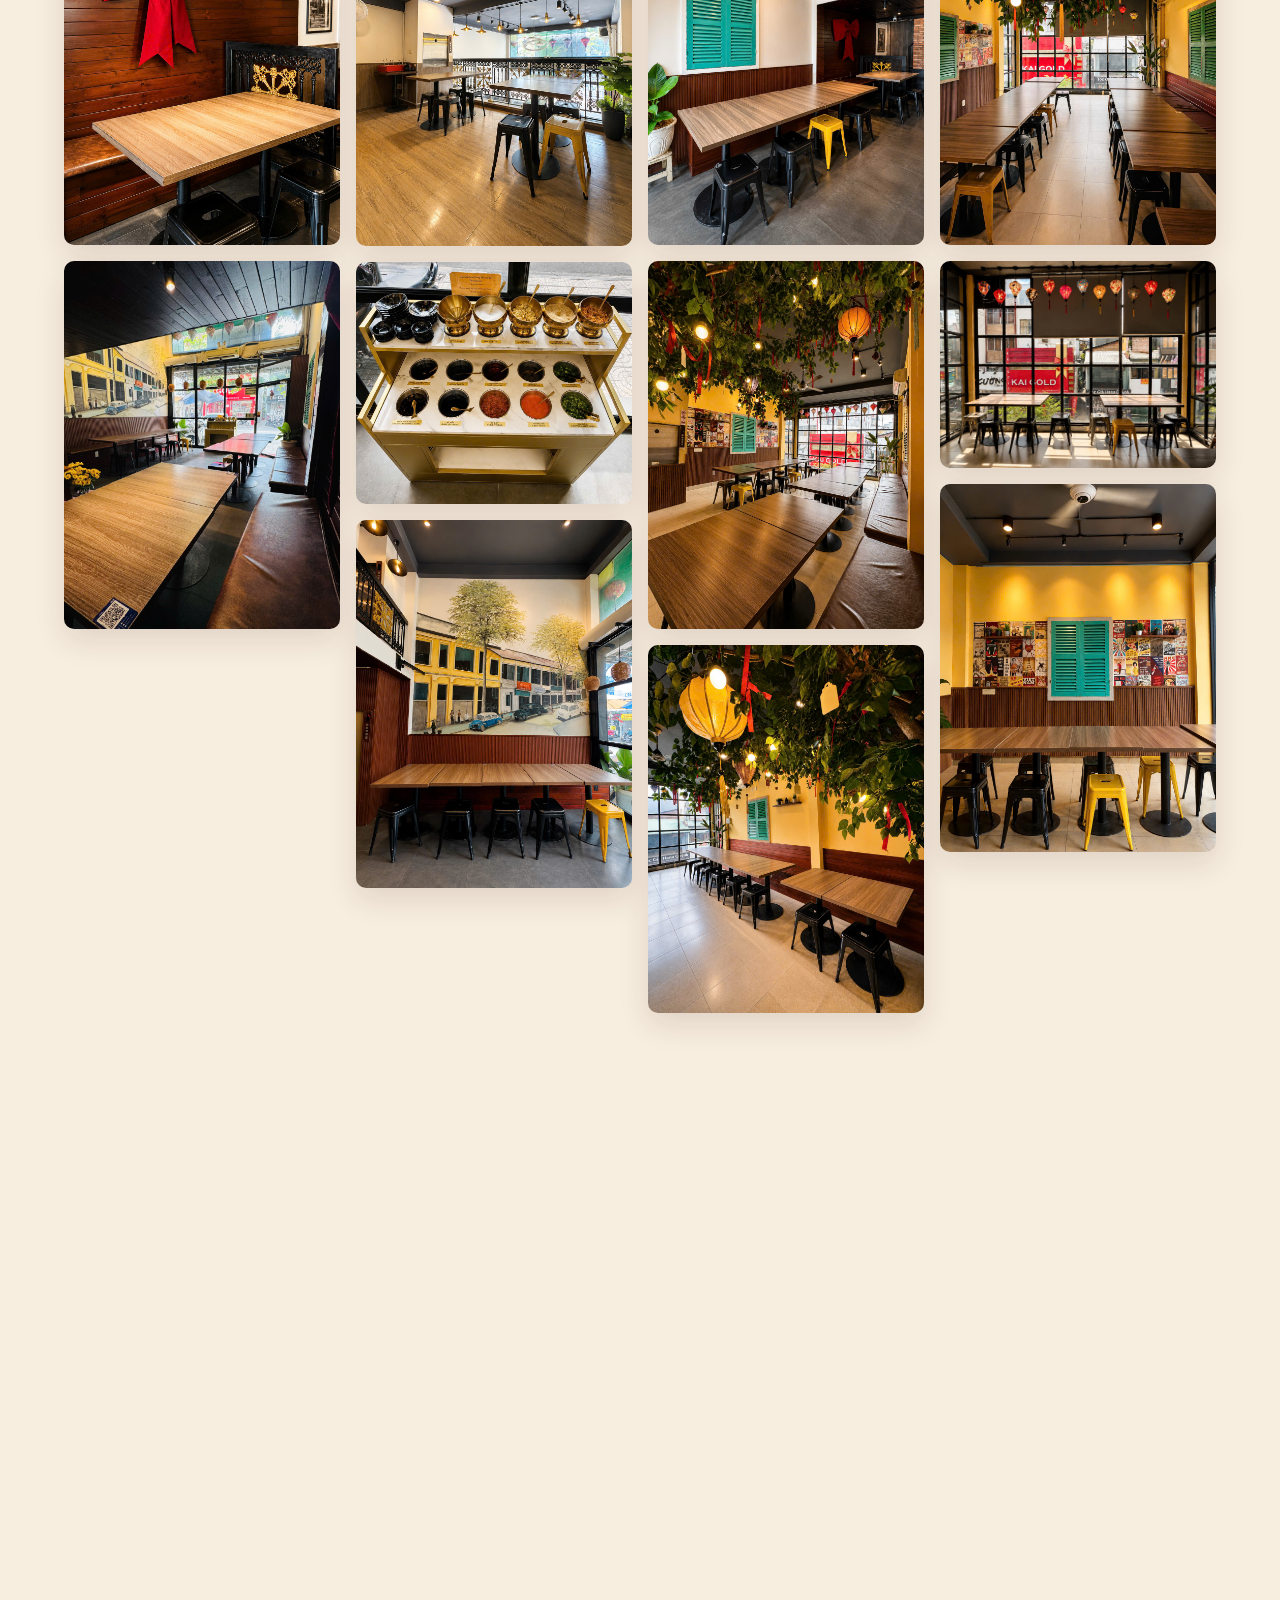
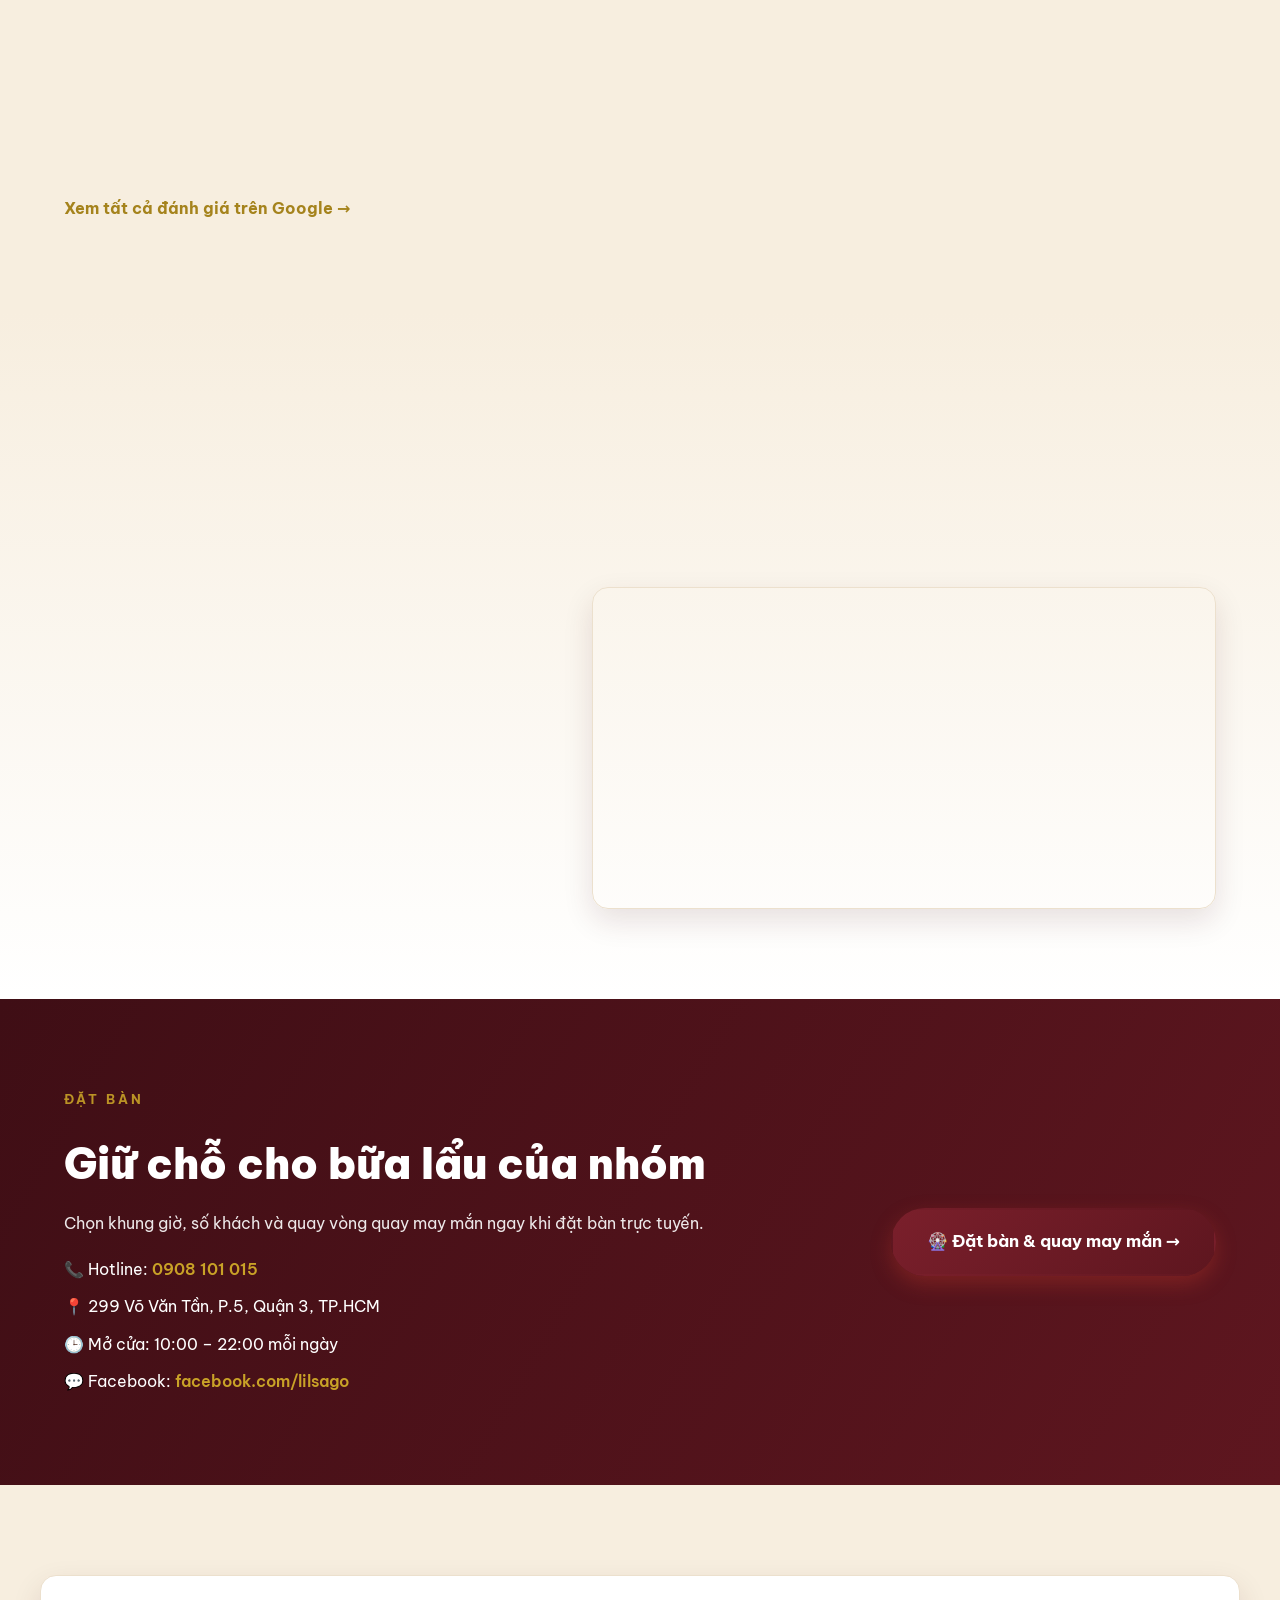
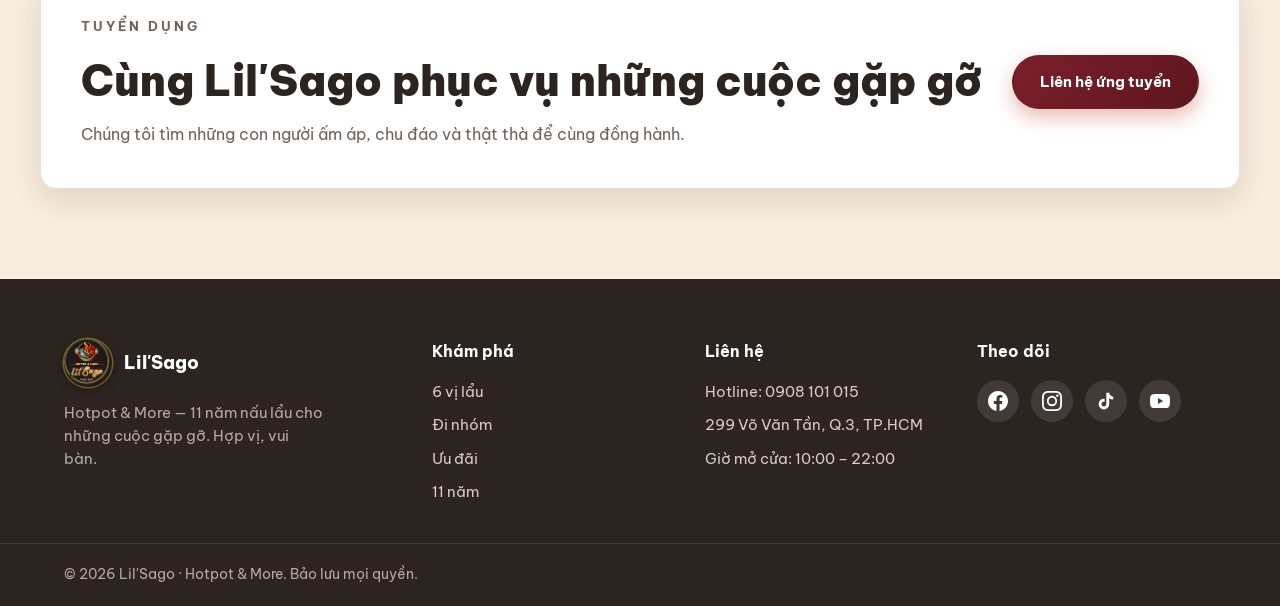
==== commit 00f0a292: "Add "Không gian quán" ambience gallery section Masonry photo grid of the restaurant's real interior," ====
--- a/index.html
+++ b/index.html
@@ -13,7 +13,7 @@
   <link rel="preconnect" href="https://fonts.googleapis.com" />
   <link rel="preconnect" href="https://fonts.gstatic.com" crossorigin />
   <link href="https://fonts.googleapis.com/css2?family=Be+Vietnam+Pro:wght@400;500;600;700;800;900&display=swap" rel="stylesheet" />
-  <link rel="stylesheet" href="css/styles.css?v=10" />
+  <link rel="stylesheet" href="css/styles.css?v=11" />
   <script src="js/analytics.js?v=1"></script>
 </head>
 <body>
@@ -262,6 +262,30 @@
     </div>
   </section>
 
+  <!-- ===== KHÔNG GIAN QUÁN ===== -->
+  <section class="section ambience" id="ambience">
+    <div class="container">
+      <div class="section__head">
+        <p class="section__eyebrow">Không gian</p>
+        <h2 class="section__title">Ghé qua là thấy quen</h2>
+        <p class="section__desc">Không gian nhiều tầng, mộc mạc và ấm cúng — nơi nhóm bạn, gia đình ngồi lại thoải mái cho một bữa lẩu dài.</p>
+      </div>
+      <div class="ambience-grid">
+        <a class="ambience-item" href="assets/img/khong-gian-01.jpg" target="_blank" rel="noopener" data-reveal><img src="assets/img/khong-gian-01.jpg" alt="Không gian Lil'Sago" loading="lazy" /></a>
+        <a class="ambience-item" href="assets/img/khong-gian-02.jpg" target="_blank" rel="noopener" data-reveal><img src="assets/img/khong-gian-02.jpg" alt="Không gian Lil'Sago" loading="lazy" /></a>
+        <a class="ambience-item" href="assets/img/khong-gian-03.jpg" target="_blank" rel="noopener" data-reveal><img src="assets/img/khong-gian-03.jpg" alt="Không gian Lil'Sago" loading="lazy" /></a>
+        <a class="ambience-item" href="assets/img/khong-gian-04.jpg" target="_blank" rel="noopener" data-reveal><img src="assets/img/khong-gian-04.jpg" alt="Không gian Lil'Sago" loading="lazy" /></a>
+        <a class="ambience-item" href="assets/img/khong-gian-05.jpg" target="_blank" rel="noopener" data-reveal><img src="assets/img/khong-gian-05.jpg" alt="Không gian Lil'Sago" loading="lazy" /></a>
+        <a class="ambience-item" href="assets/img/khong-gian-06.jpg" target="_blank" rel="noopener" data-reveal><img src="assets/img/khong-gian-06.jpg" alt="Không gian Lil'Sago" loading="lazy" /></a>
+        <a class="ambience-item" href="assets/img/khong-gian-07.jpg" target="_blank" rel="noopener" data-reveal><img src="assets/img/khong-gian-07.jpg" alt="Không gian Lil'Sago" loading="lazy" /></a>
+        <a class="ambience-item" href="assets/img/khong-gian-08.jpg" target="_blank" rel="noopener" data-reveal><img src="assets/img/khong-gian-08.jpg" alt="Không gian Lil'Sago" loading="lazy" /></a>
+        <a class="ambience-item" href="assets/img/khong-gian-09.jpg" target="_blank" rel="noopener" data-reveal><img src="assets/img/khong-gian-09.jpg" alt="Không gian Lil'Sago" loading="lazy" /></a>
+        <a class="ambience-item" href="assets/img/khong-gian-10.jpg" target="_blank" rel="noopener" data-reveal><img src="assets/img/khong-gian-10.jpg" alt="Không gian Lil'Sago" loading="lazy" /></a>
+        <a class="ambience-item" href="assets/img/khong-gian-11.jpg" target="_blank" rel="noopener" data-reveal><img src="assets/img/khong-gian-11.jpg" alt="Không gian Lil'Sago" loading="lazy" /></a>
+      </div>
+    </div>
+  </section>
+
   <!-- ===== TESTIMONIALS / ĐÁNH GIÁ KHÁCH HÀNG ===== -->
   <section class="section reviews" id="reviews">
     <div class="container">
--- a/css/styles.css
+++ b/css/styles.css
@@ -403,6 +403,15 @@
 .stat__num { font-size: 32px; font-weight: 900; color: var(--red); }
 .stat__label { font-size: 14px; color: var(--muted); }
 
+/* ===== Không gian quán ===== */
+.ambience-grid { columns: 4; column-gap: 16px; }
+.ambience-item {
+  display: block; break-inside: avoid; margin-bottom: 16px;
+  border-radius: var(--radius-sm); overflow: hidden; box-shadow: var(--shadow);
+}
+.ambience-item img { width: 100%; display: block; transition: transform 0.35s ease; }
+.ambience-item:hover img { transform: scale(1.05); }
+
 /* ===== Reviews / Testimonials ===== */
 .review-grid { display: grid; grid-template-columns: repeat(3, 1fr); gap: 24px; }
 .review-card {
@@ -555,6 +564,7 @@
   .flavor-grid { grid-template-columns: repeat(2, 1fr); }
   .groups__grid { grid-template-columns: repeat(2, 1fr); }
   .review-grid { grid-template-columns: repeat(2, 1fr); }
+  .ambience-grid { columns: 3; }
 }
 
 @media (max-width: 860px) {
@@ -578,6 +588,7 @@
   .menu__grid { grid-template-columns: repeat(2, 1fr); }
   .flavor-grid { grid-template-columns: 1fr; }
   .review-grid { grid-template-columns: 1fr; }
+  .ambience-grid { columns: 2; }
   .footer__grid { grid-template-columns: 1fr 1fr; }
   .fab { display: none; }
   .header__actions .btn--order { display: none; }
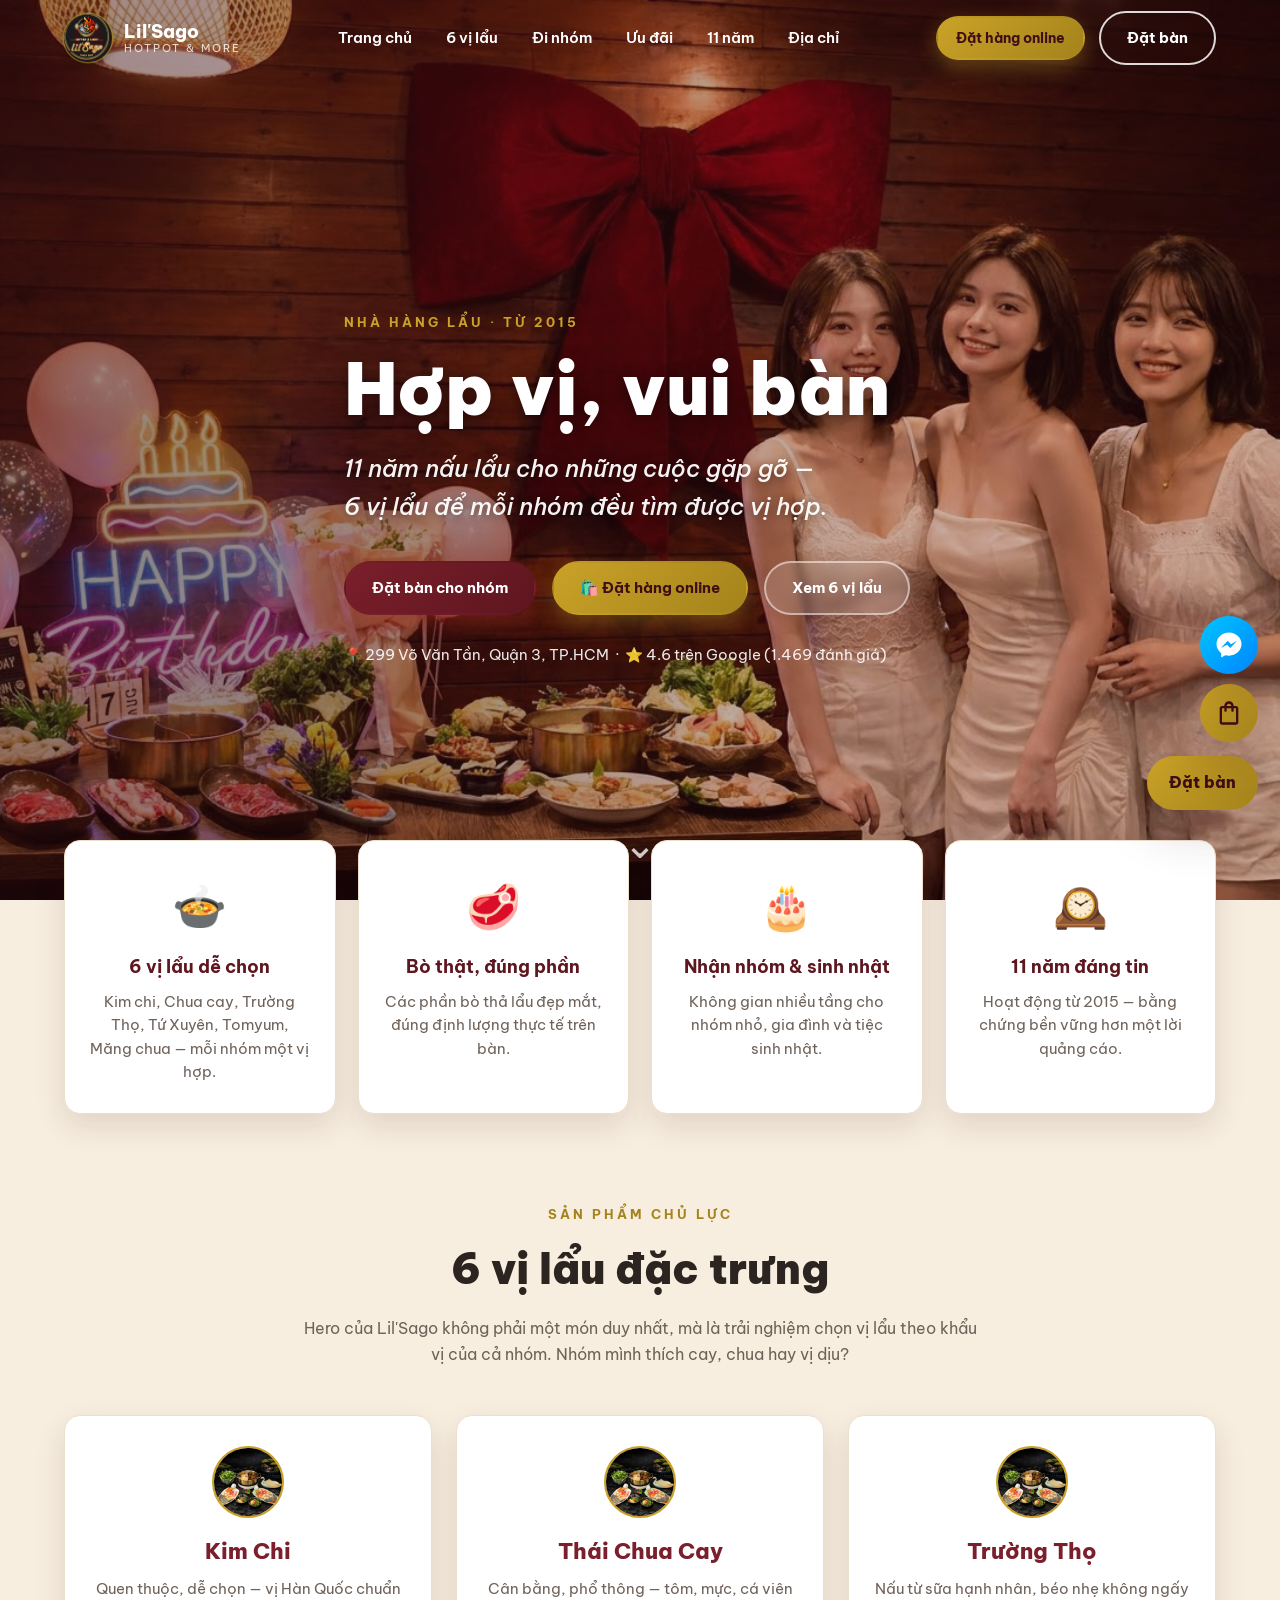
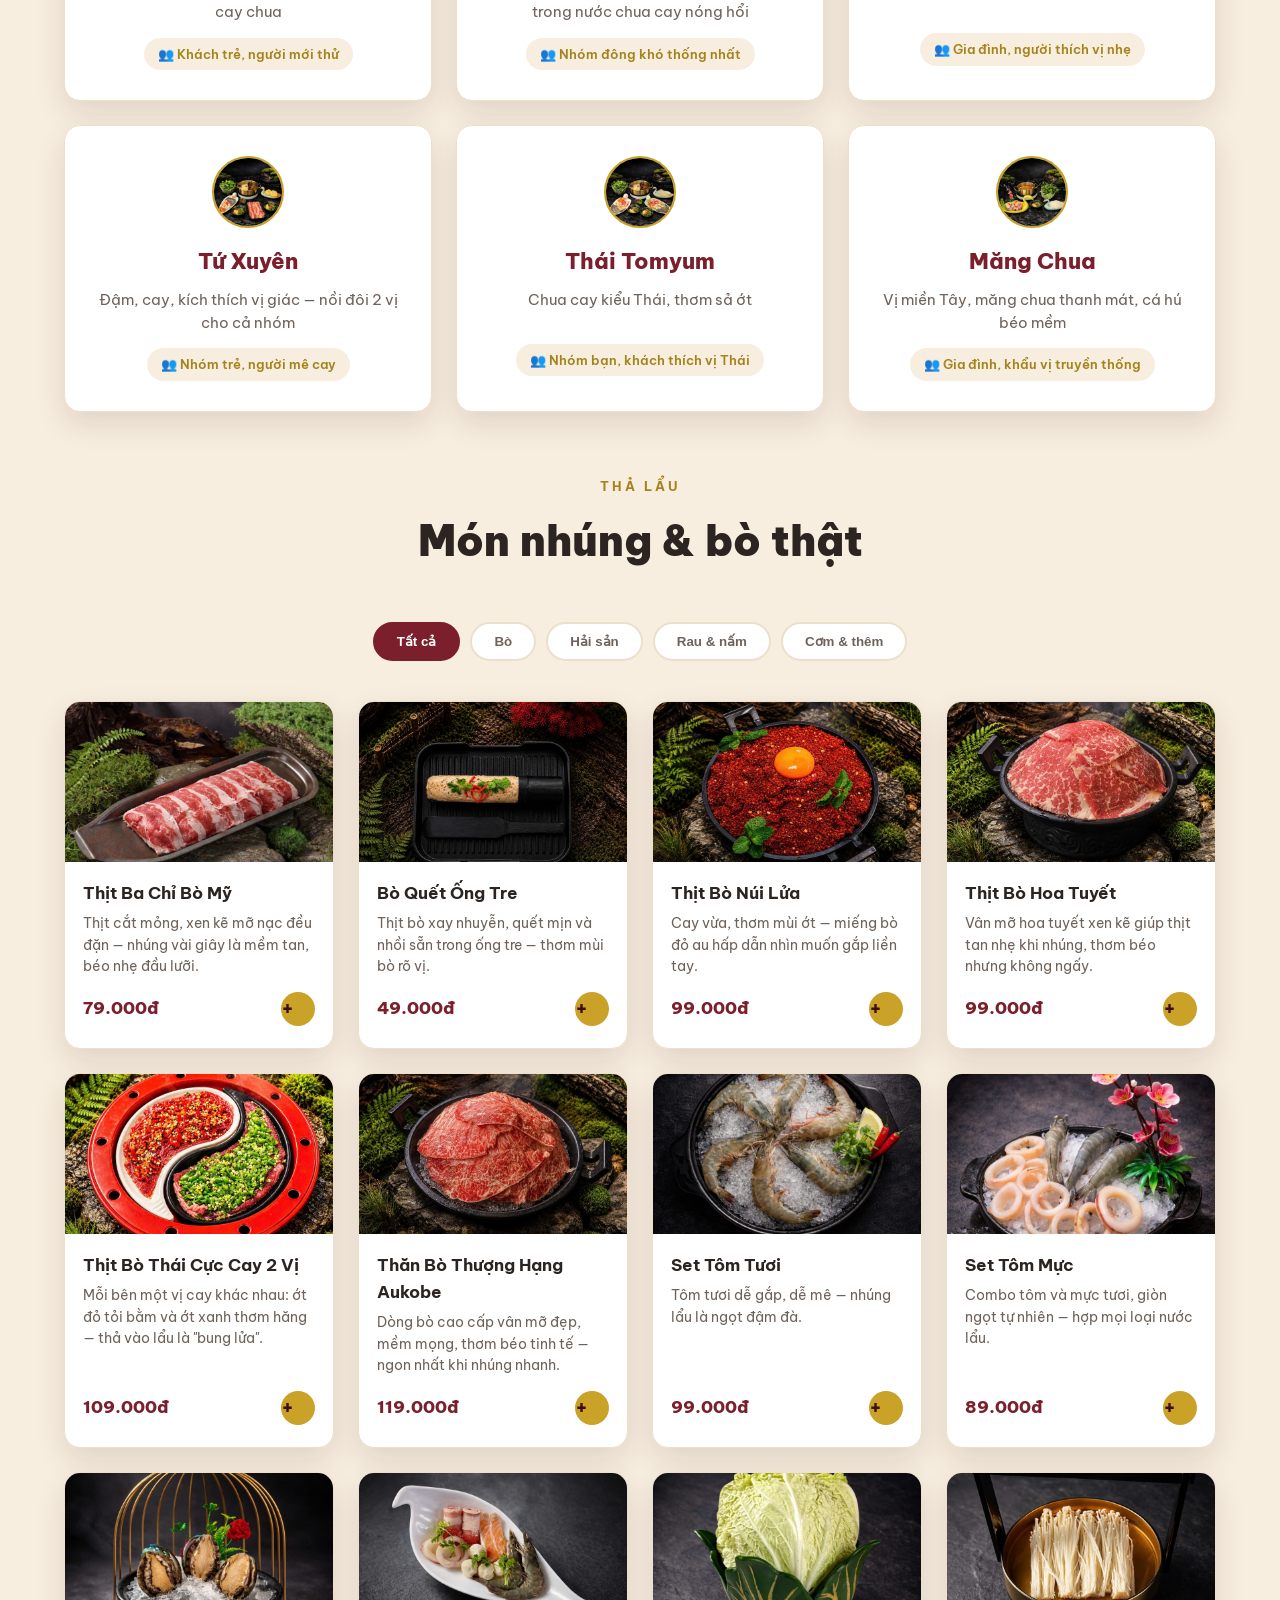
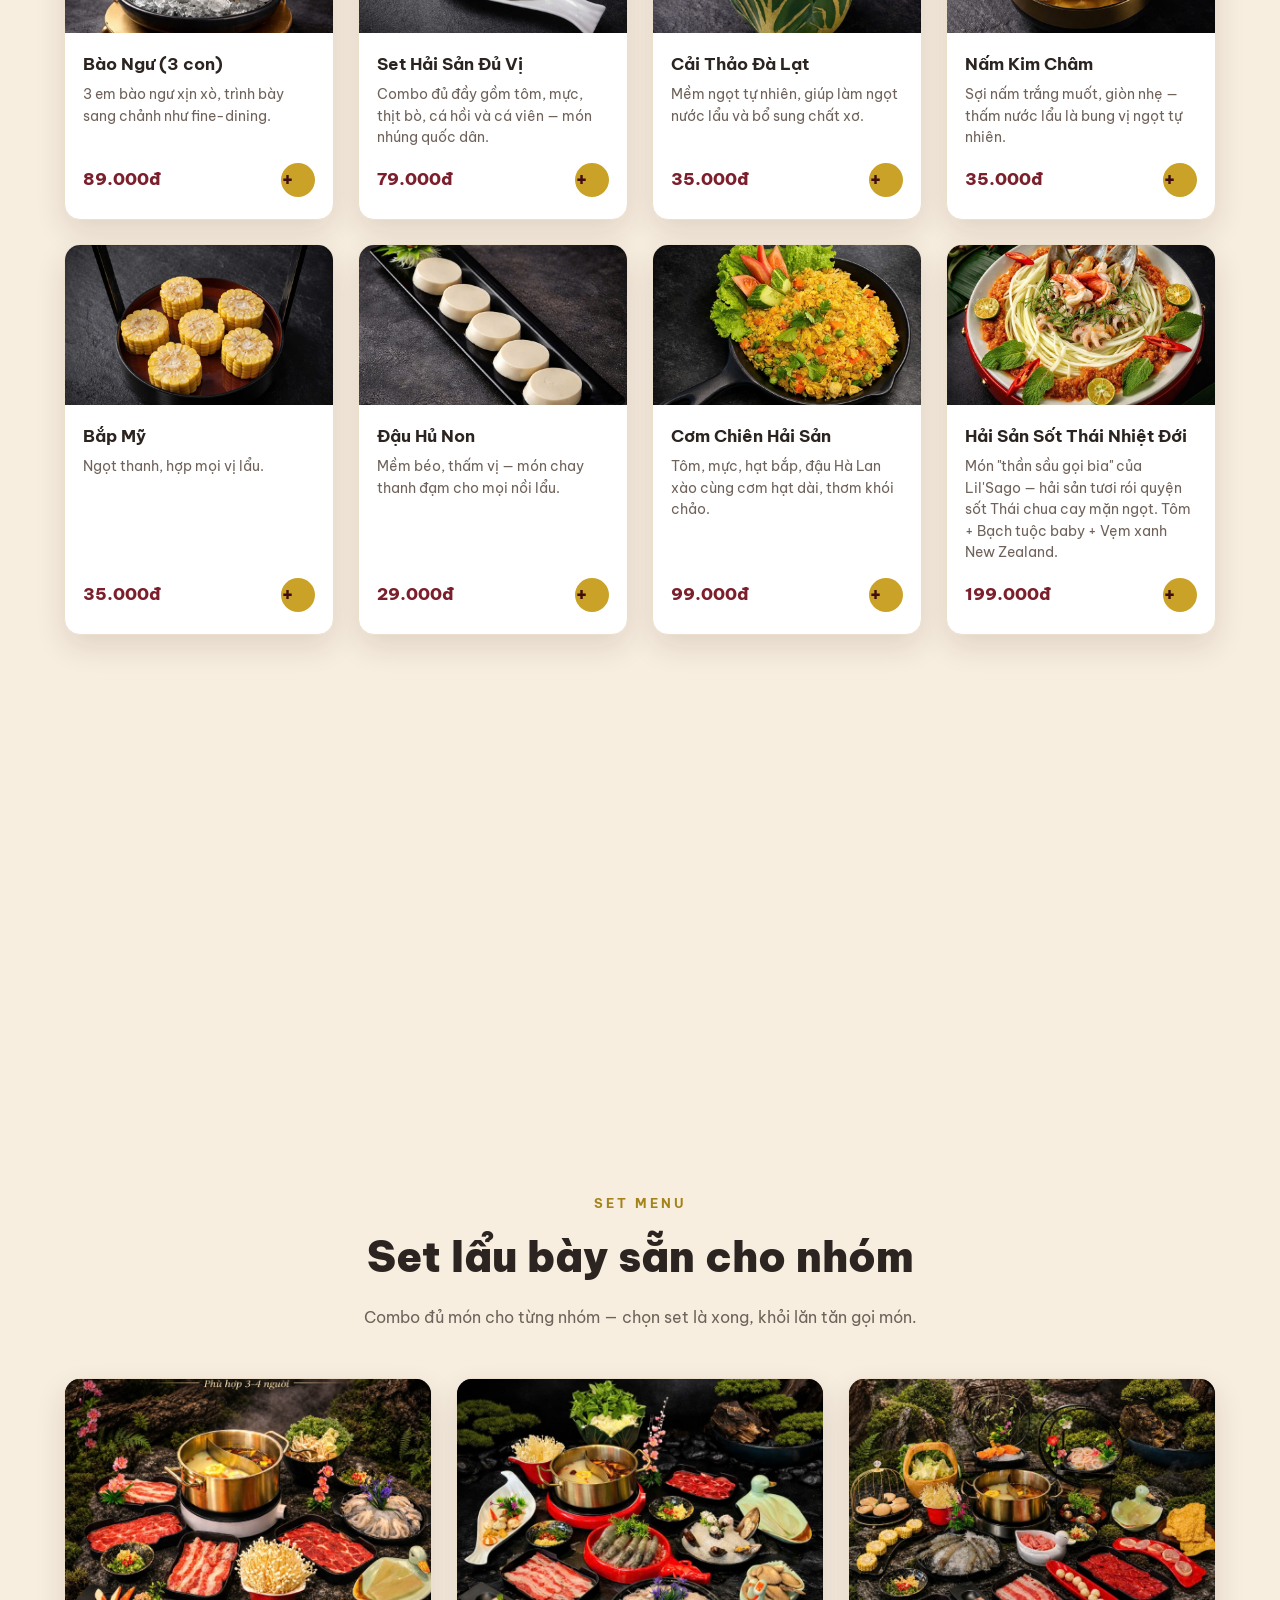
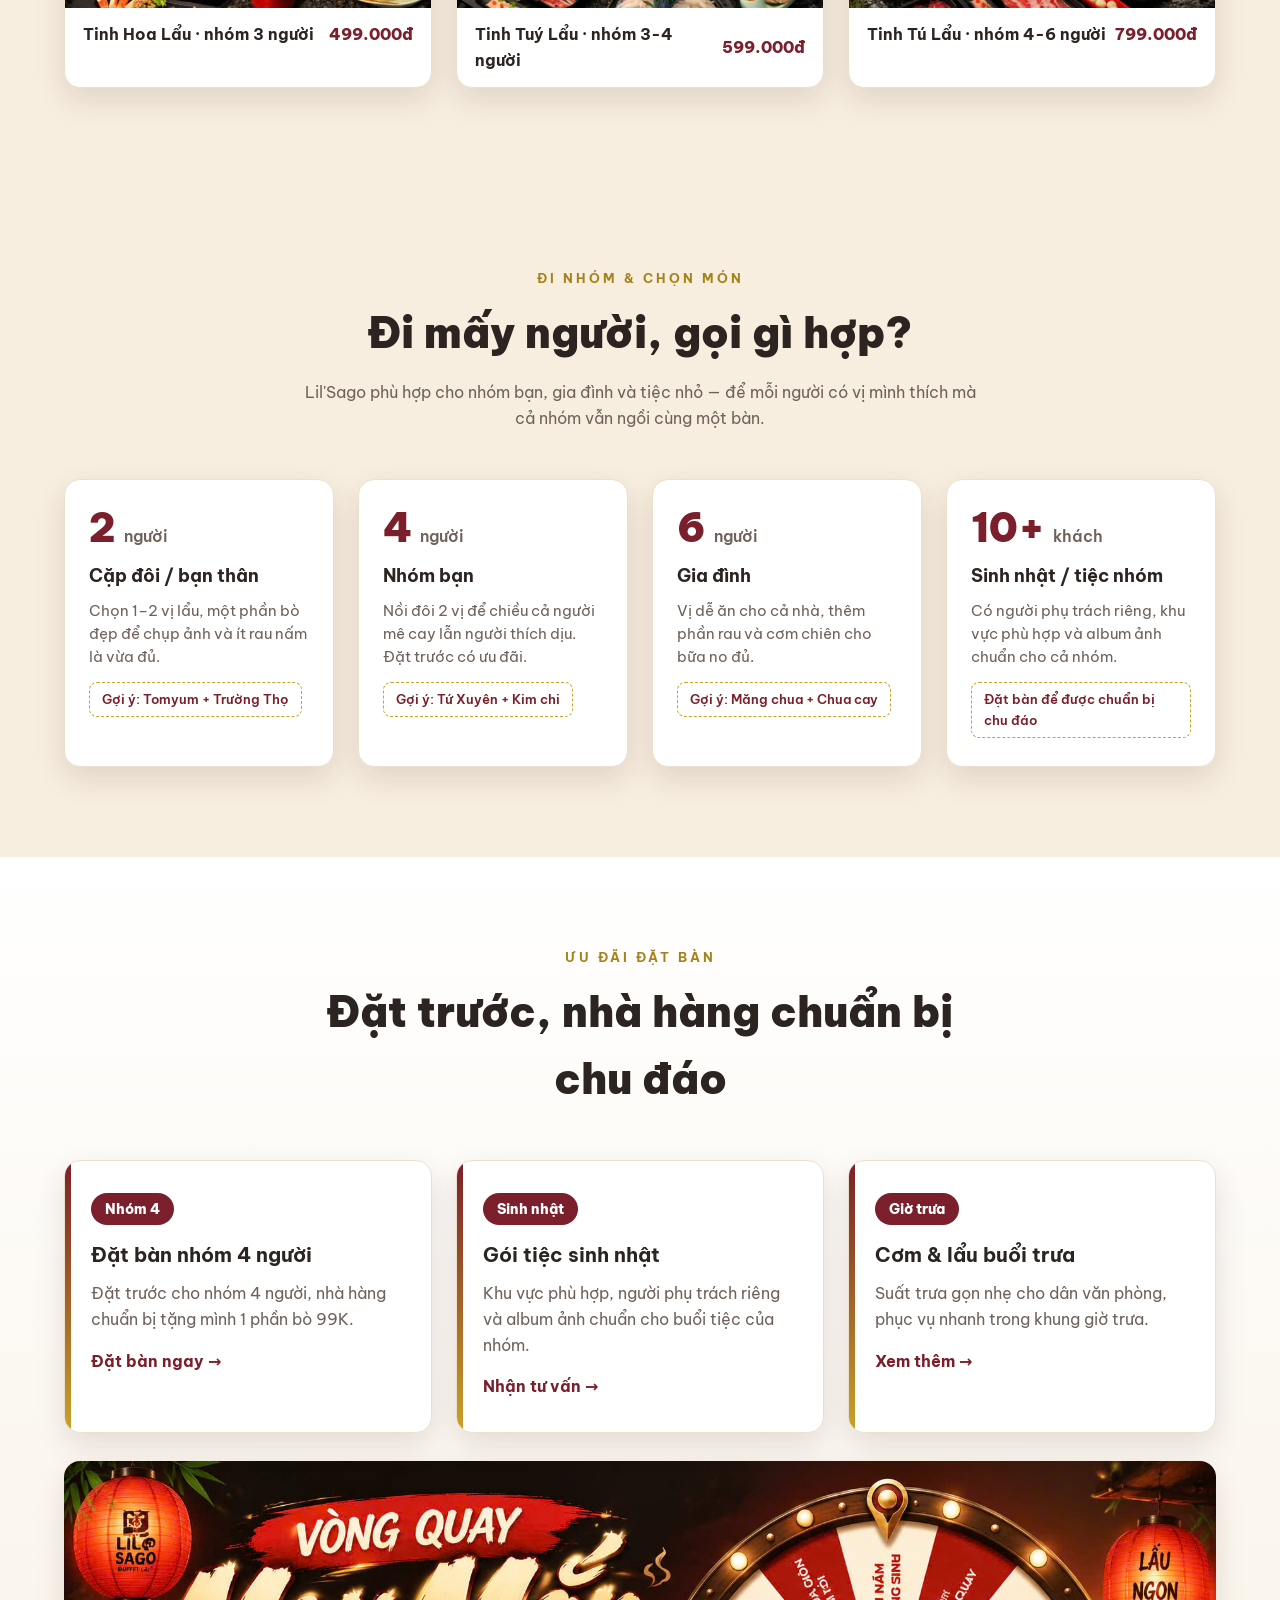
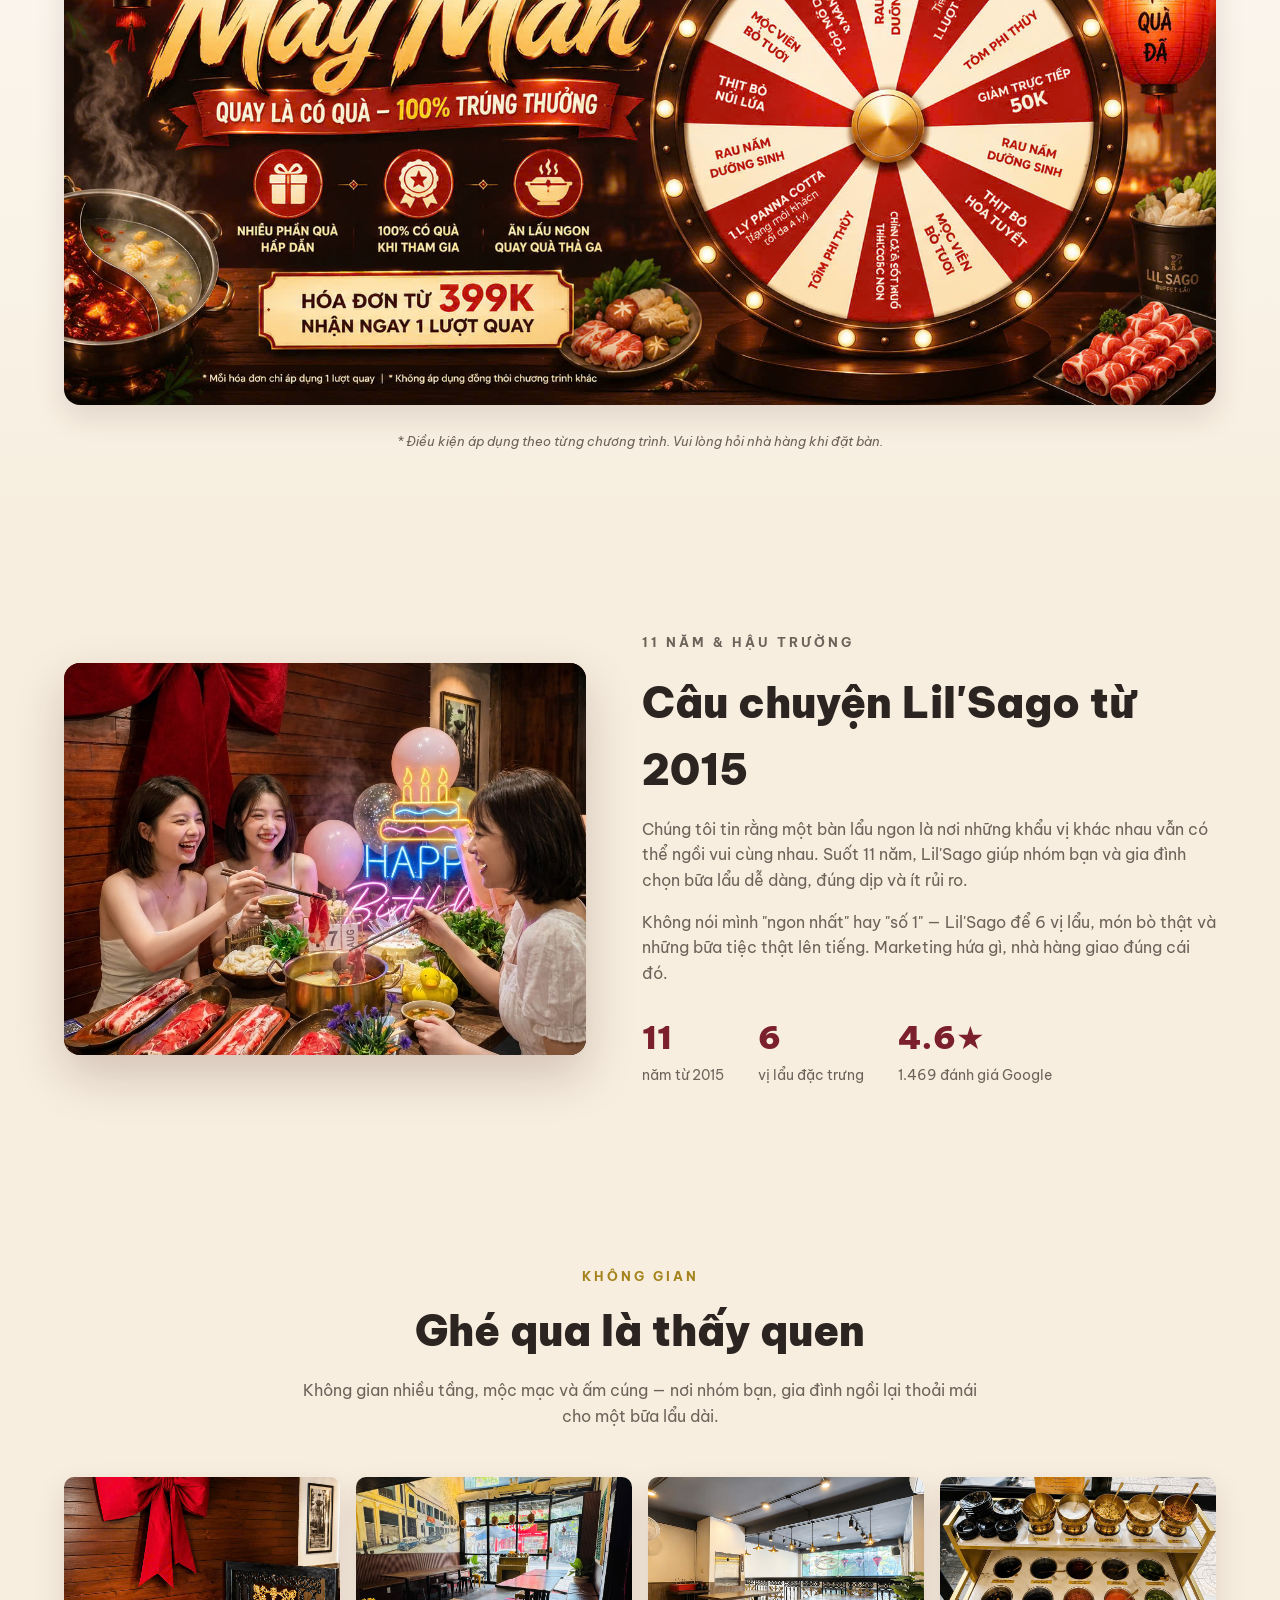
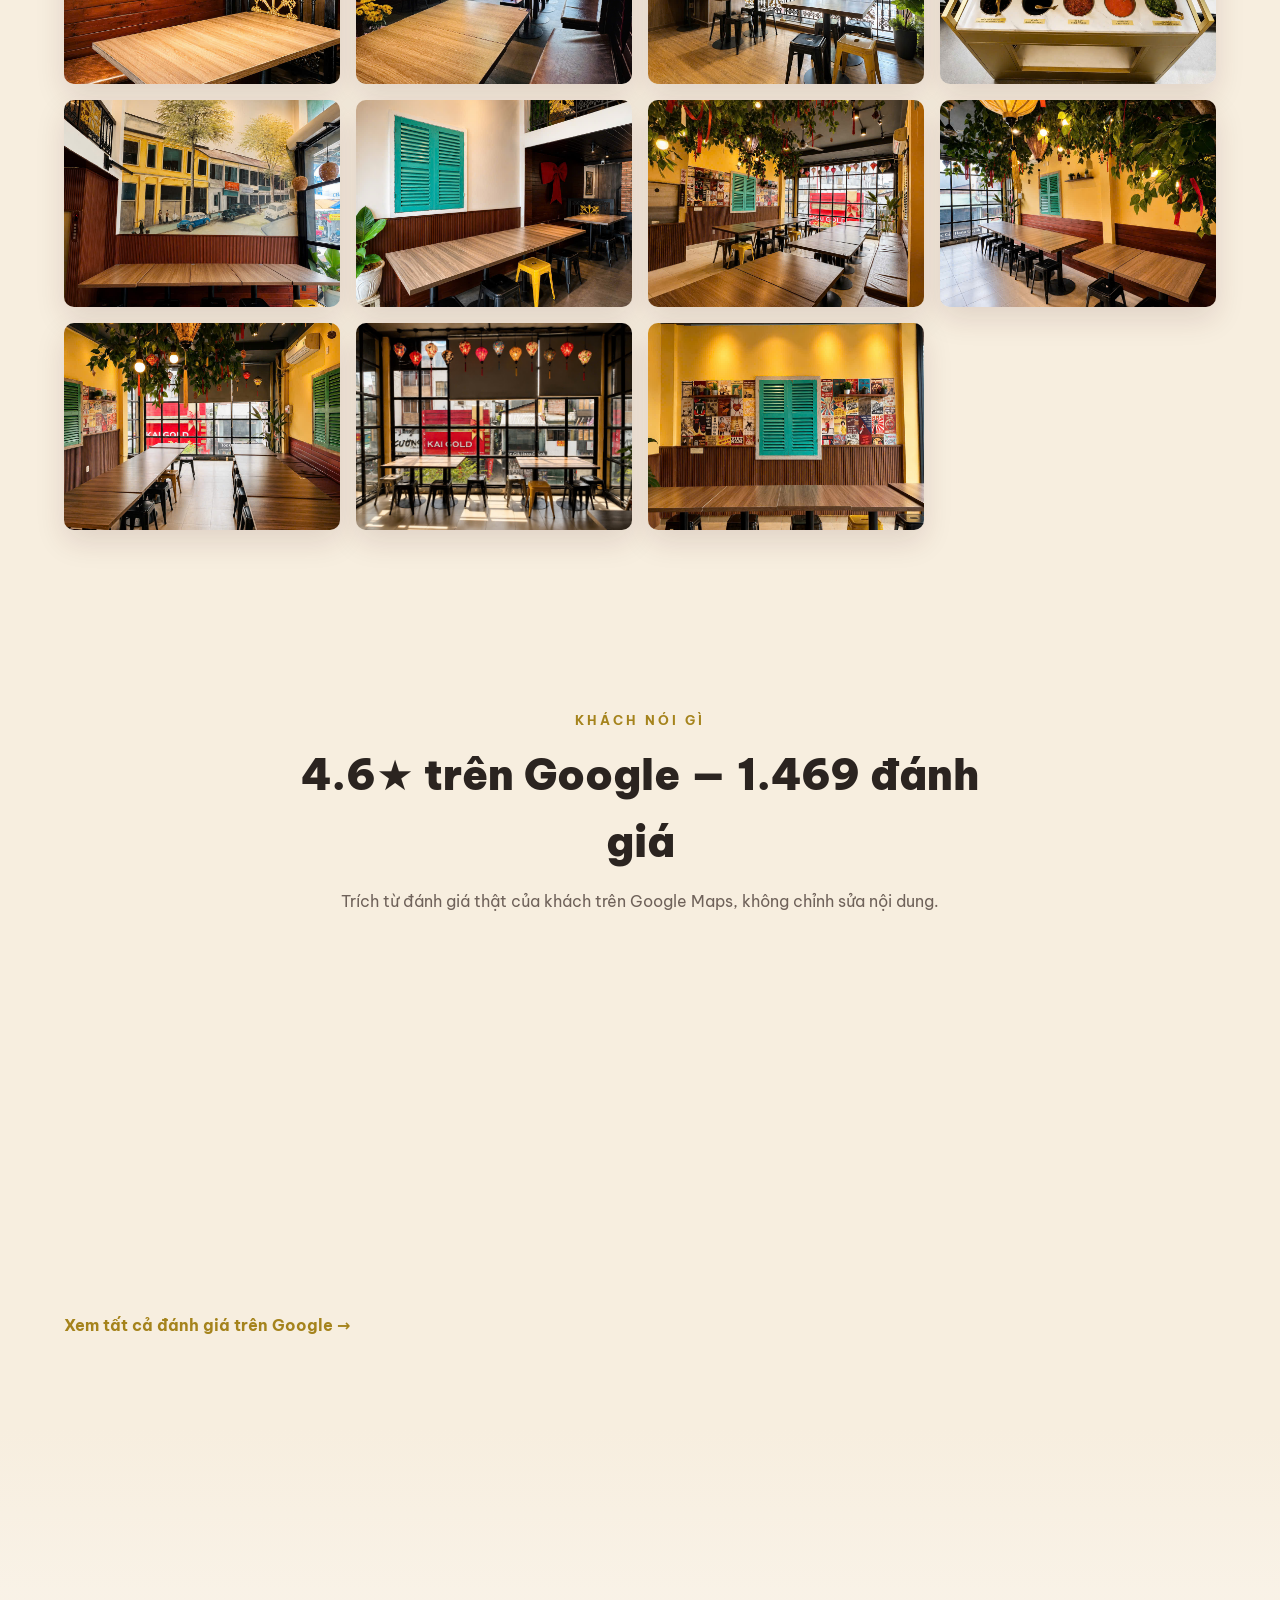
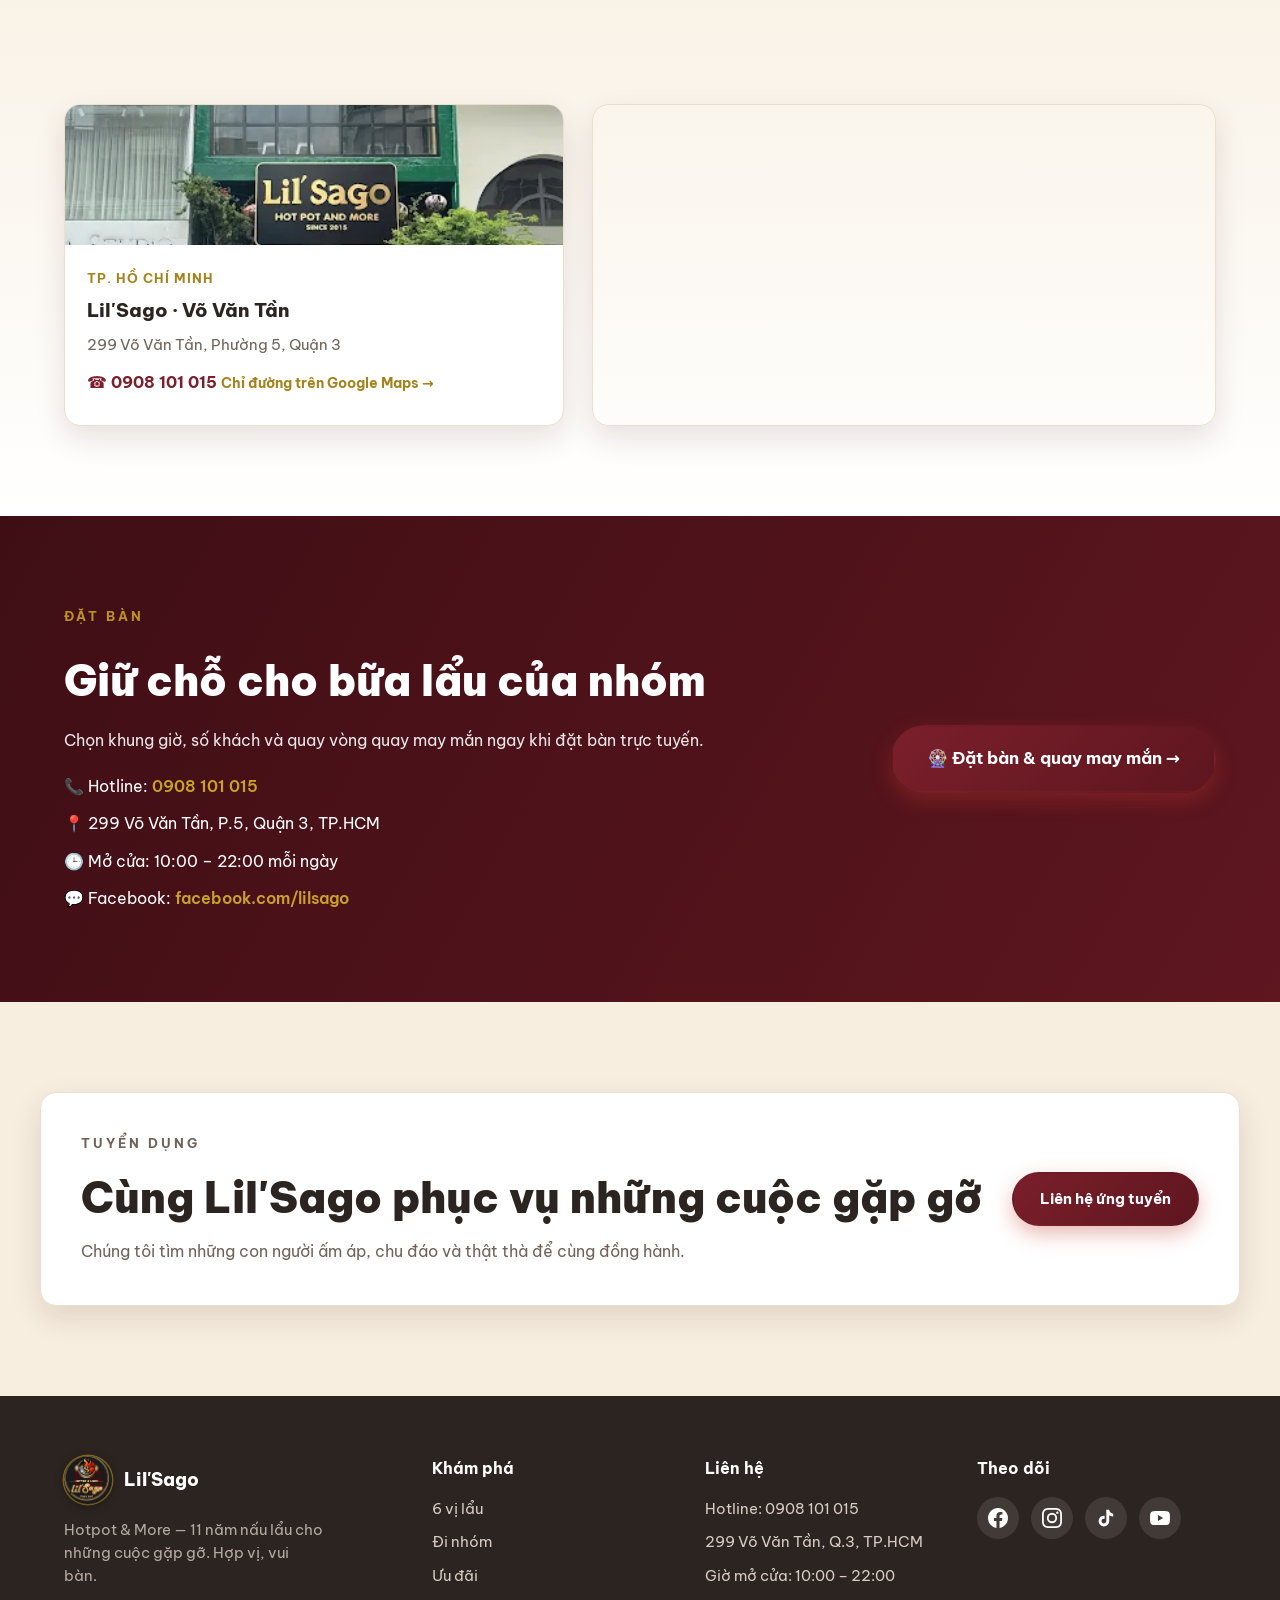
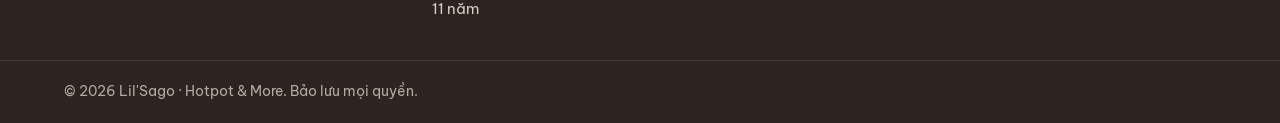
==== commit 0349da16: "Switch ambience gallery to a uniform cropped grid Masonry columns left photos jagged and uneven acro" ====
--- a/index.html
+++ b/index.html
@@ -13,7 +13,7 @@
   <link rel="preconnect" href="https://fonts.googleapis.com" />
   <link rel="preconnect" href="https://fonts.gstatic.com" crossorigin />
   <link href="https://fonts.googleapis.com/css2?family=Be+Vietnam+Pro:wght@400;500;600;700;800;900&display=swap" rel="stylesheet" />
-  <link rel="stylesheet" href="css/styles.css?v=11" />
+  <link rel="stylesheet" href="css/styles.css?v=12" />
   <script src="js/analytics.js?v=1"></script>
 </head>
 <body>
--- a/css/styles.css
+++ b/css/styles.css
@@ -404,12 +404,12 @@
 .stat__label { font-size: 14px; color: var(--muted); }
 
 /* ===== Không gian quán ===== */
-.ambience-grid { columns: 4; column-gap: 16px; }
+.ambience-grid { display: grid; grid-template-columns: repeat(4, 1fr); gap: 16px; }
 .ambience-item {
-  display: block; break-inside: avoid; margin-bottom: 16px;
-  border-radius: var(--radius-sm); overflow: hidden; box-shadow: var(--shadow);
-}
-.ambience-item img { width: 100%; display: block; transition: transform 0.35s ease; }
+  display: block; aspect-ratio: 4 / 3; overflow: hidden;
+  border-radius: var(--radius-sm); box-shadow: var(--shadow);
+}
+.ambience-item img { width: 100%; height: 100%; object-fit: cover; display: block; transition: transform 0.35s ease; }
 .ambience-item:hover img { transform: scale(1.05); }
 
 /* ===== Reviews / Testimonials ===== */
@@ -564,7 +564,7 @@
   .flavor-grid { grid-template-columns: repeat(2, 1fr); }
   .groups__grid { grid-template-columns: repeat(2, 1fr); }
   .review-grid { grid-template-columns: repeat(2, 1fr); }
-  .ambience-grid { columns: 3; }
+  .ambience-grid { grid-template-columns: repeat(3, 1fr); }
 }
 
 @media (max-width: 860px) {
@@ -588,7 +588,7 @@
   .menu__grid { grid-template-columns: repeat(2, 1fr); }
   .flavor-grid { grid-template-columns: 1fr; }
   .review-grid { grid-template-columns: 1fr; }
-  .ambience-grid { columns: 2; }
+  .ambience-grid { grid-template-columns: repeat(2, 1fr); }
   .footer__grid { grid-template-columns: 1fr 1fr; }
   .fab { display: none; }
   .header__actions .btn--order { display: none; }
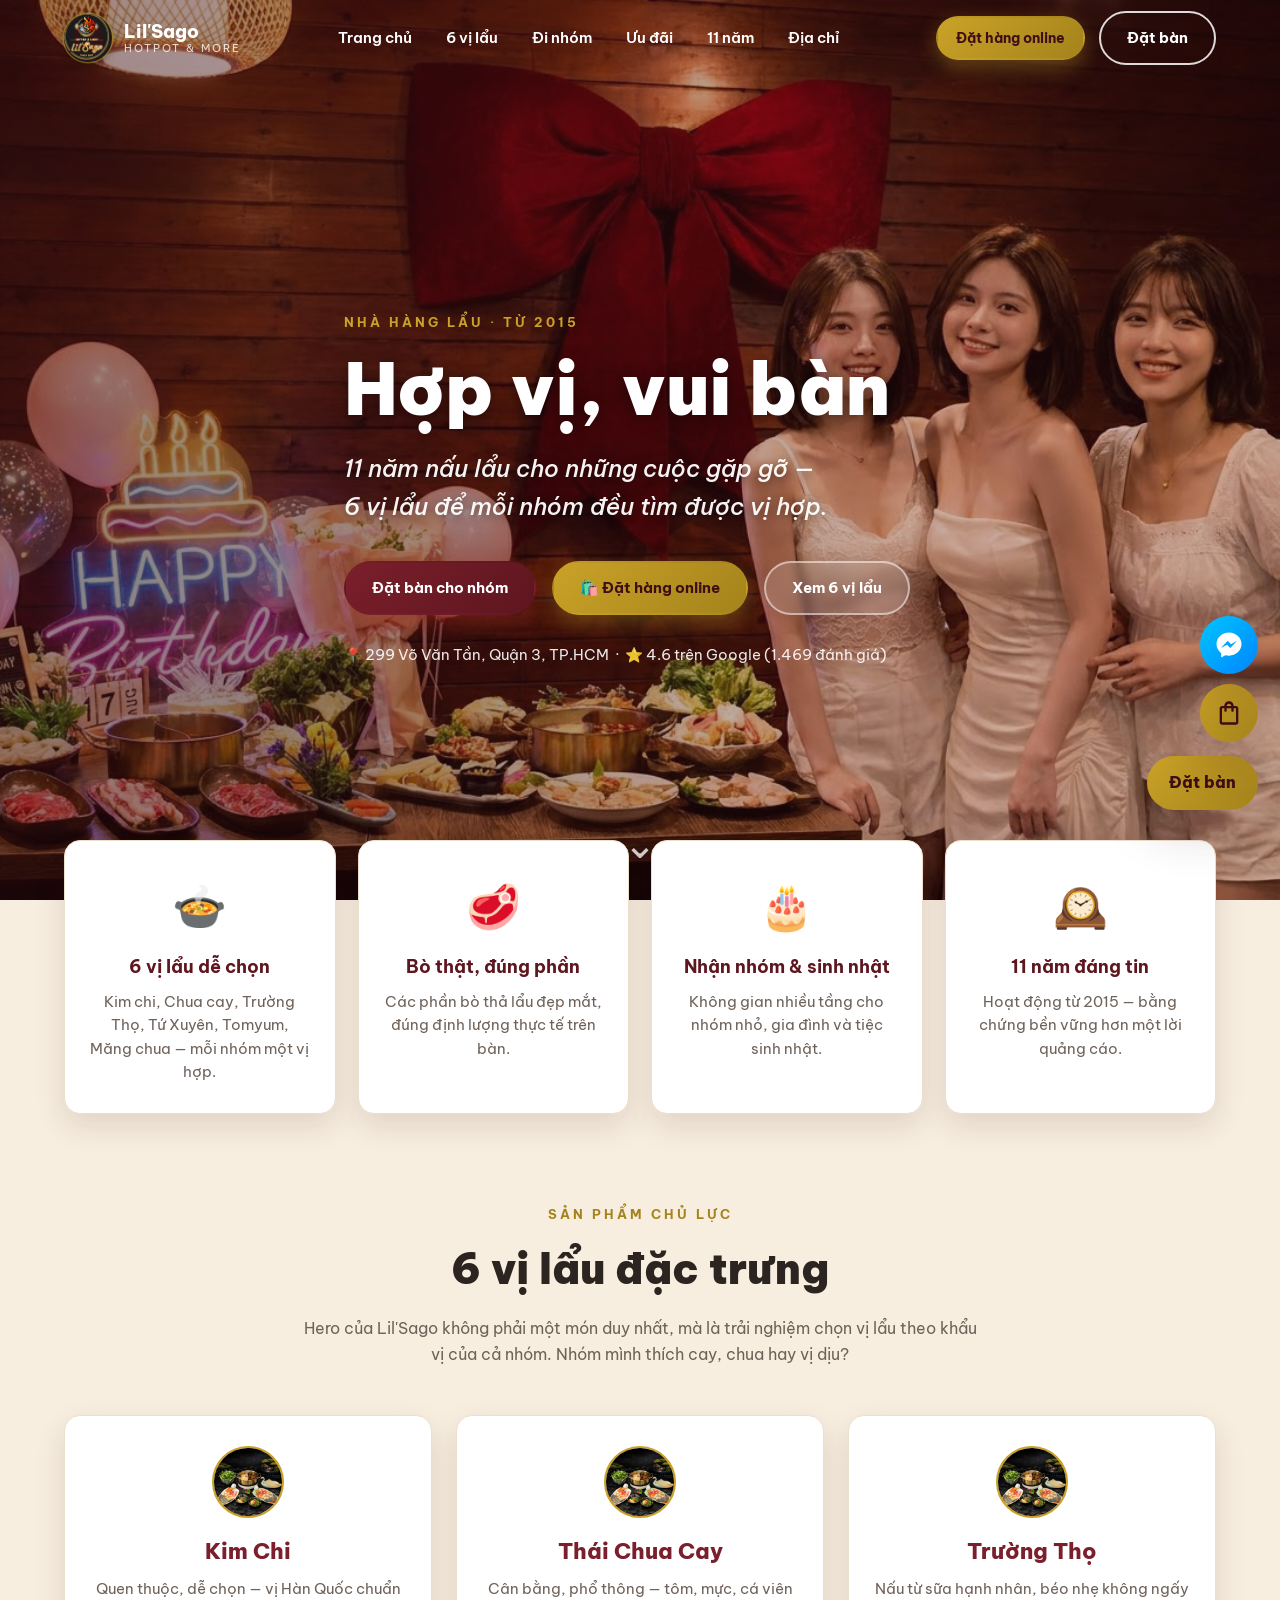
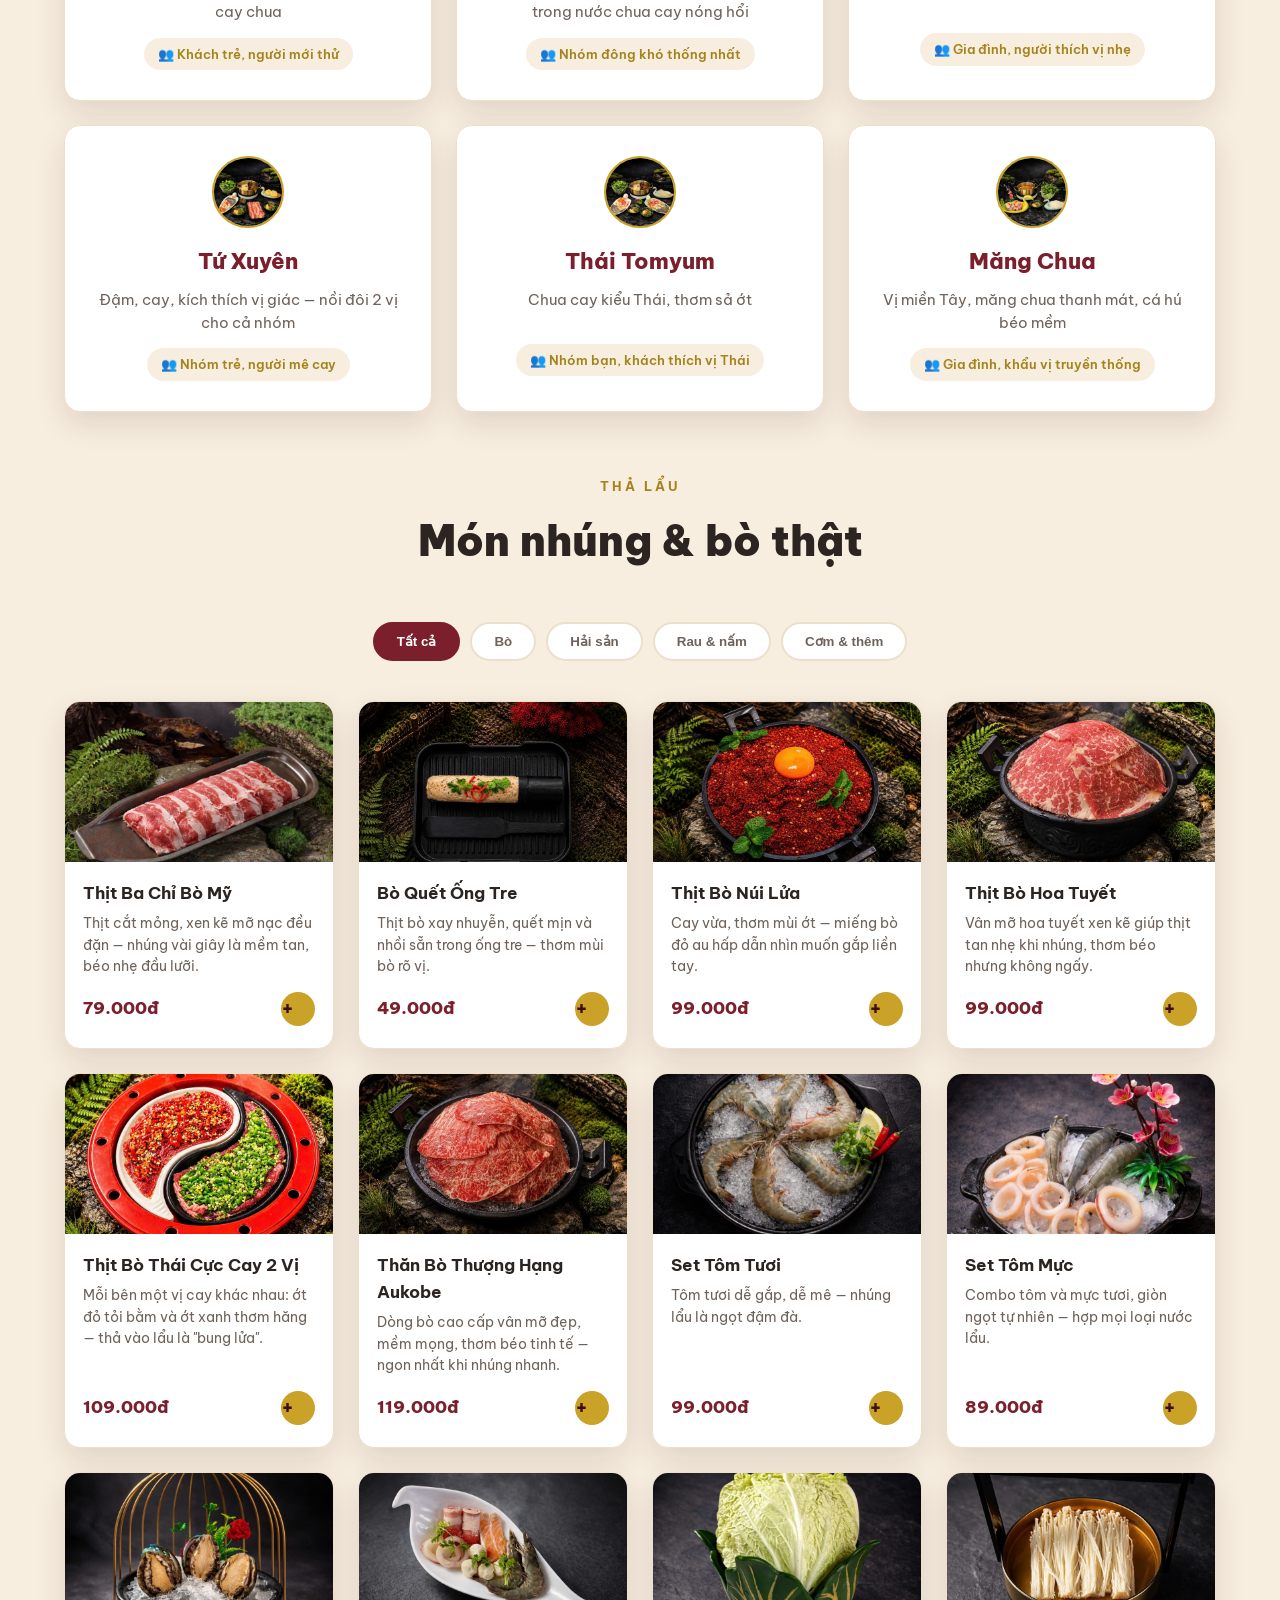
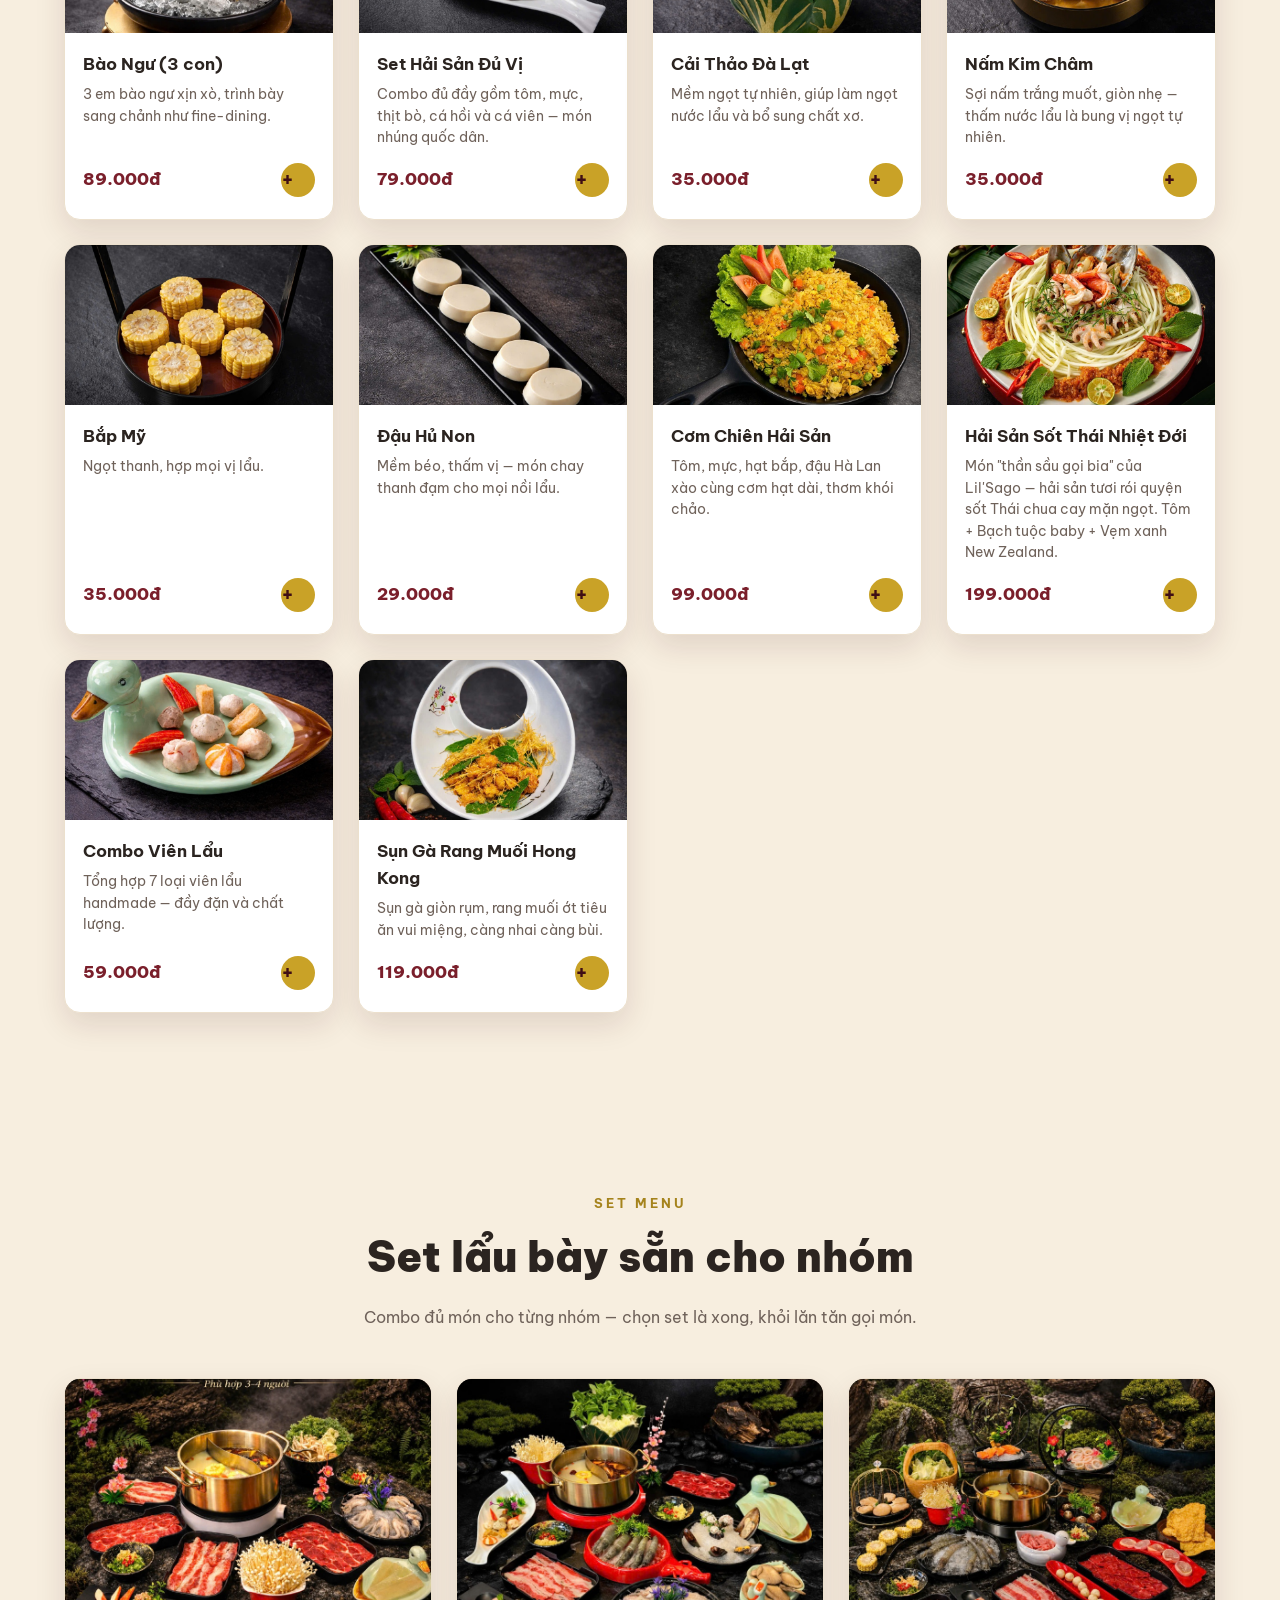
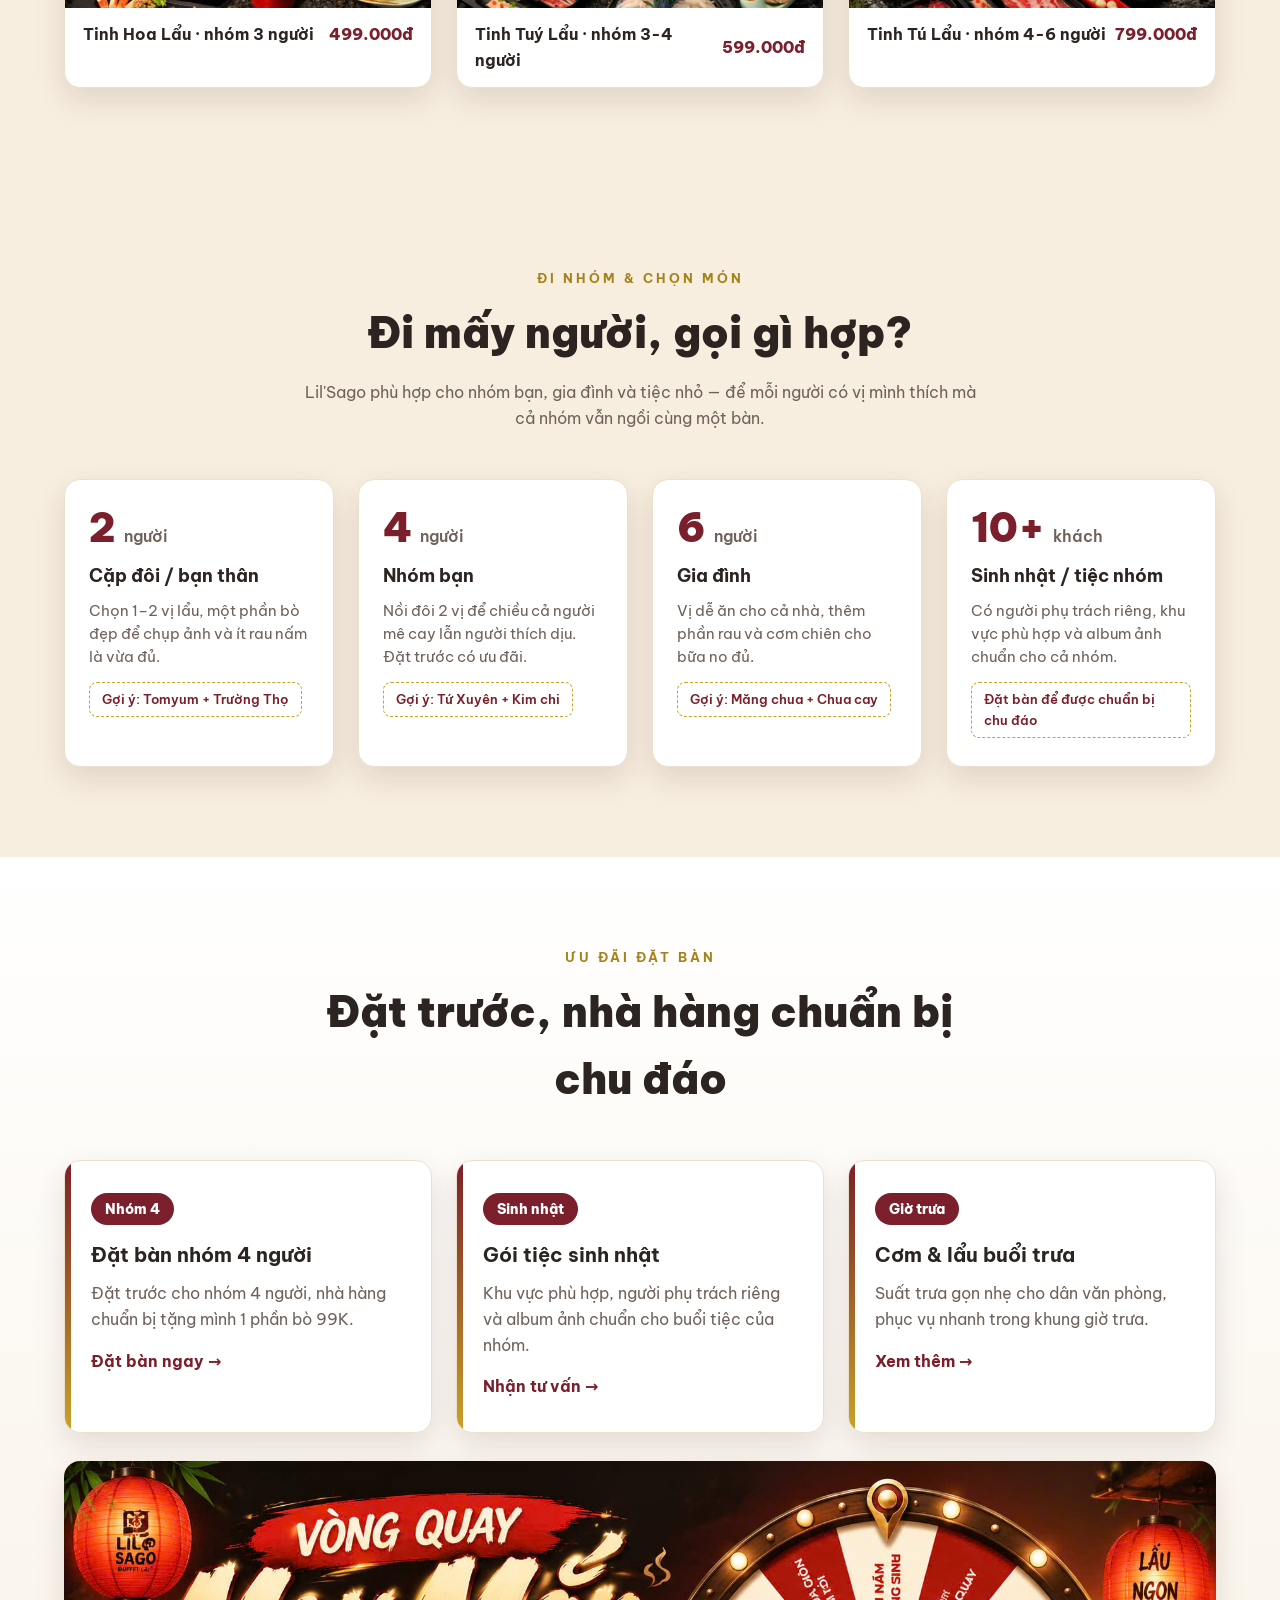
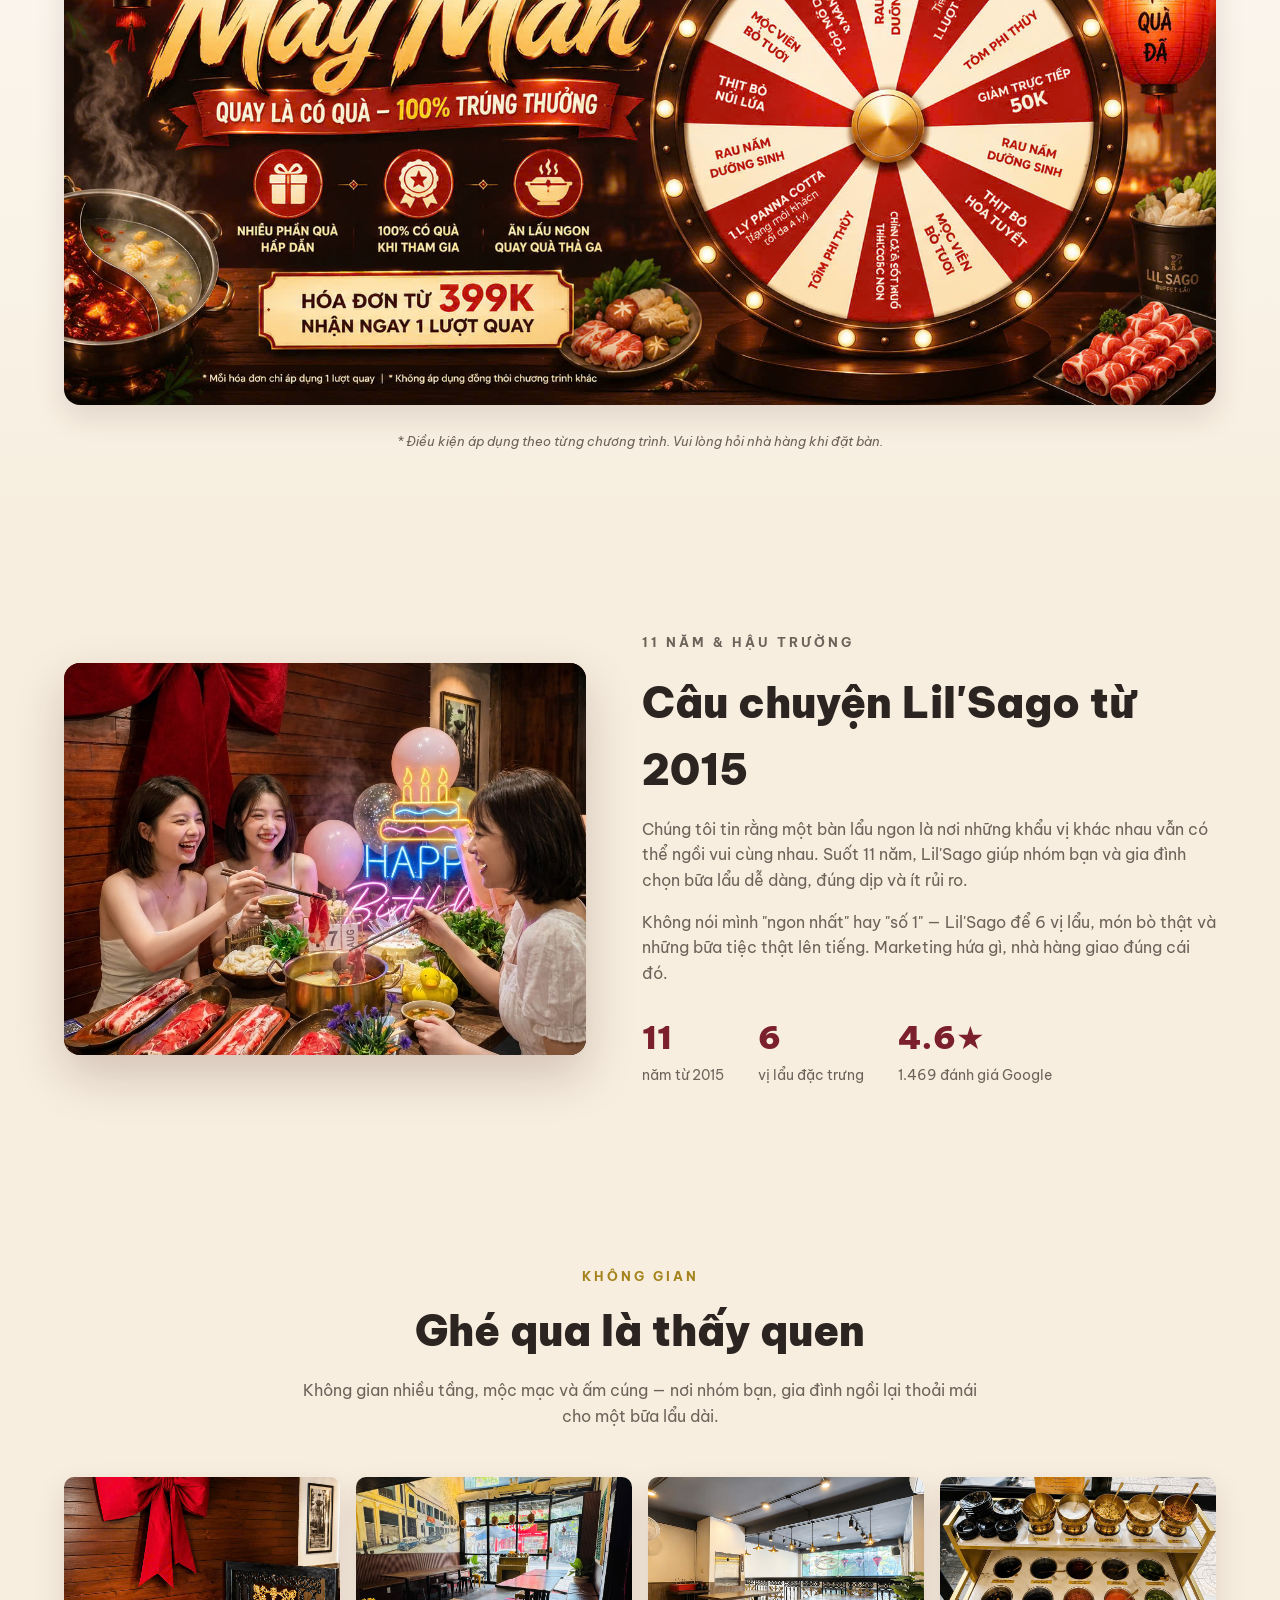
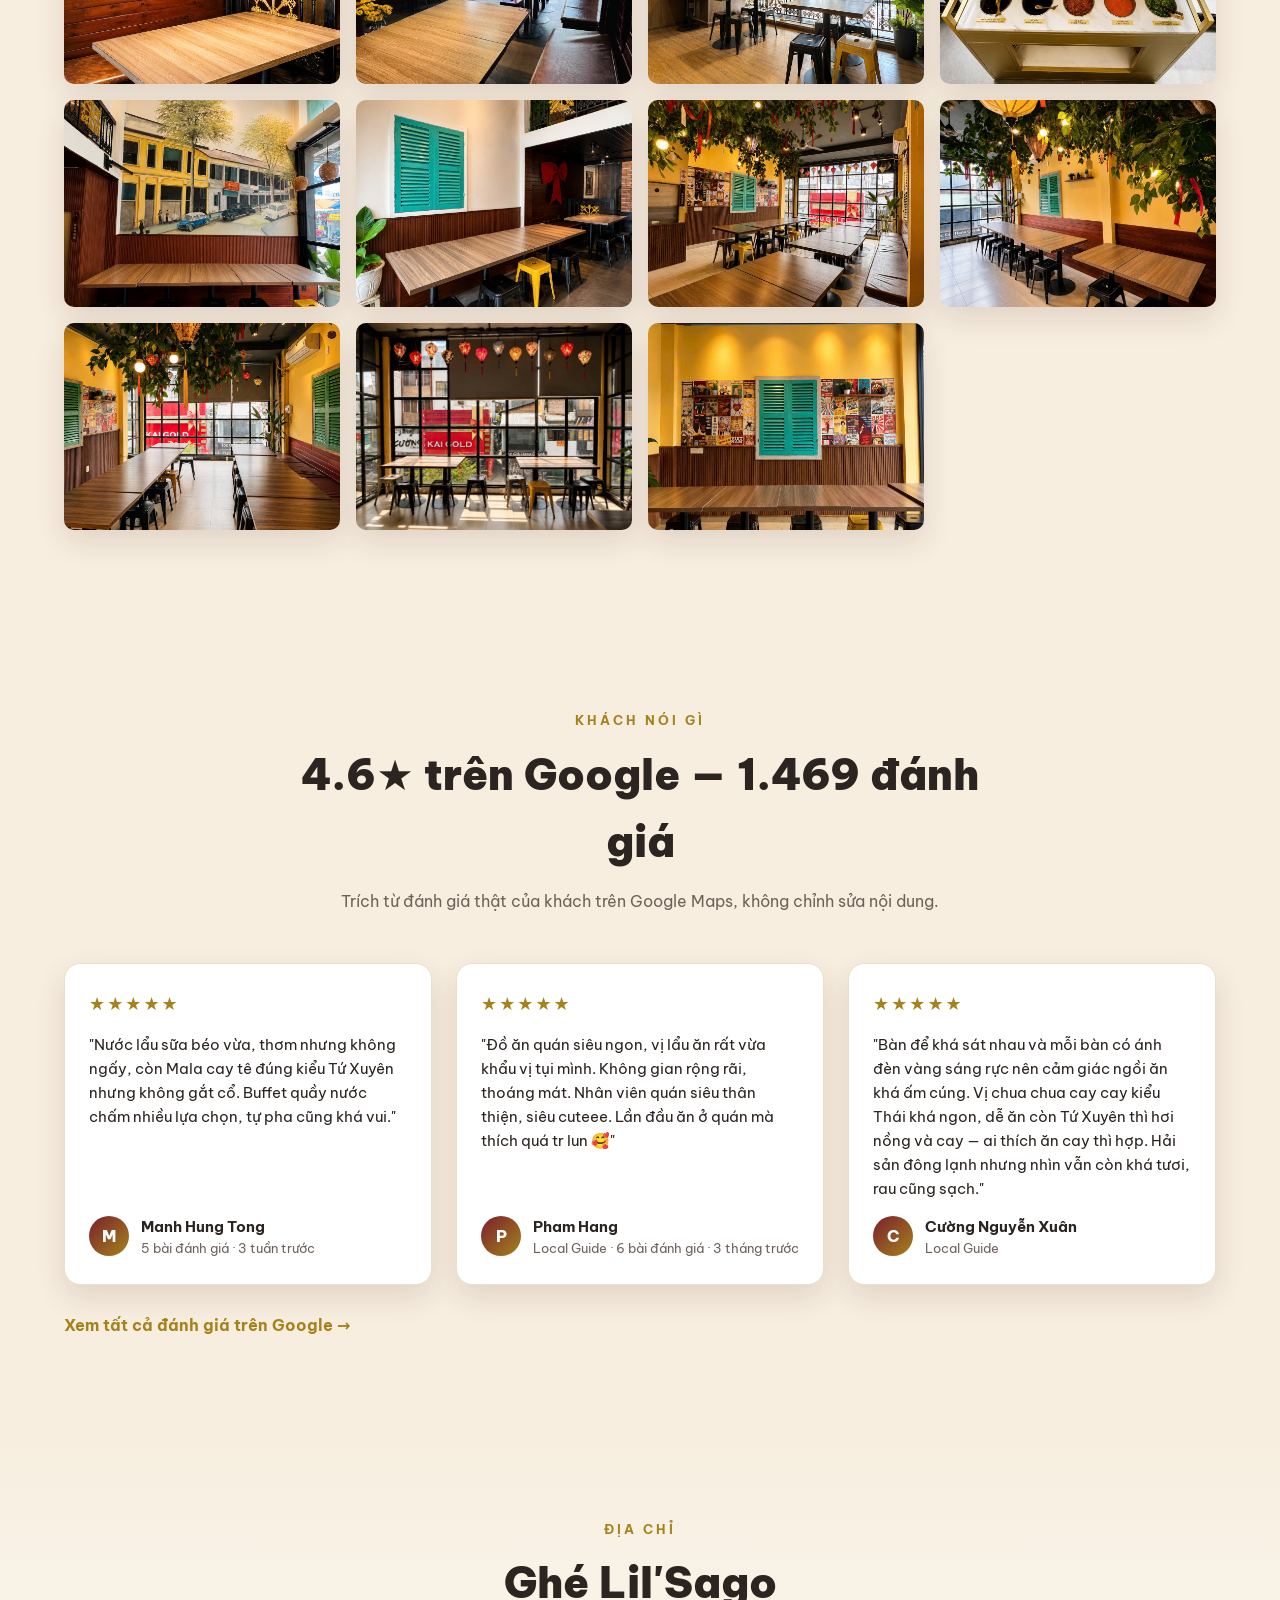
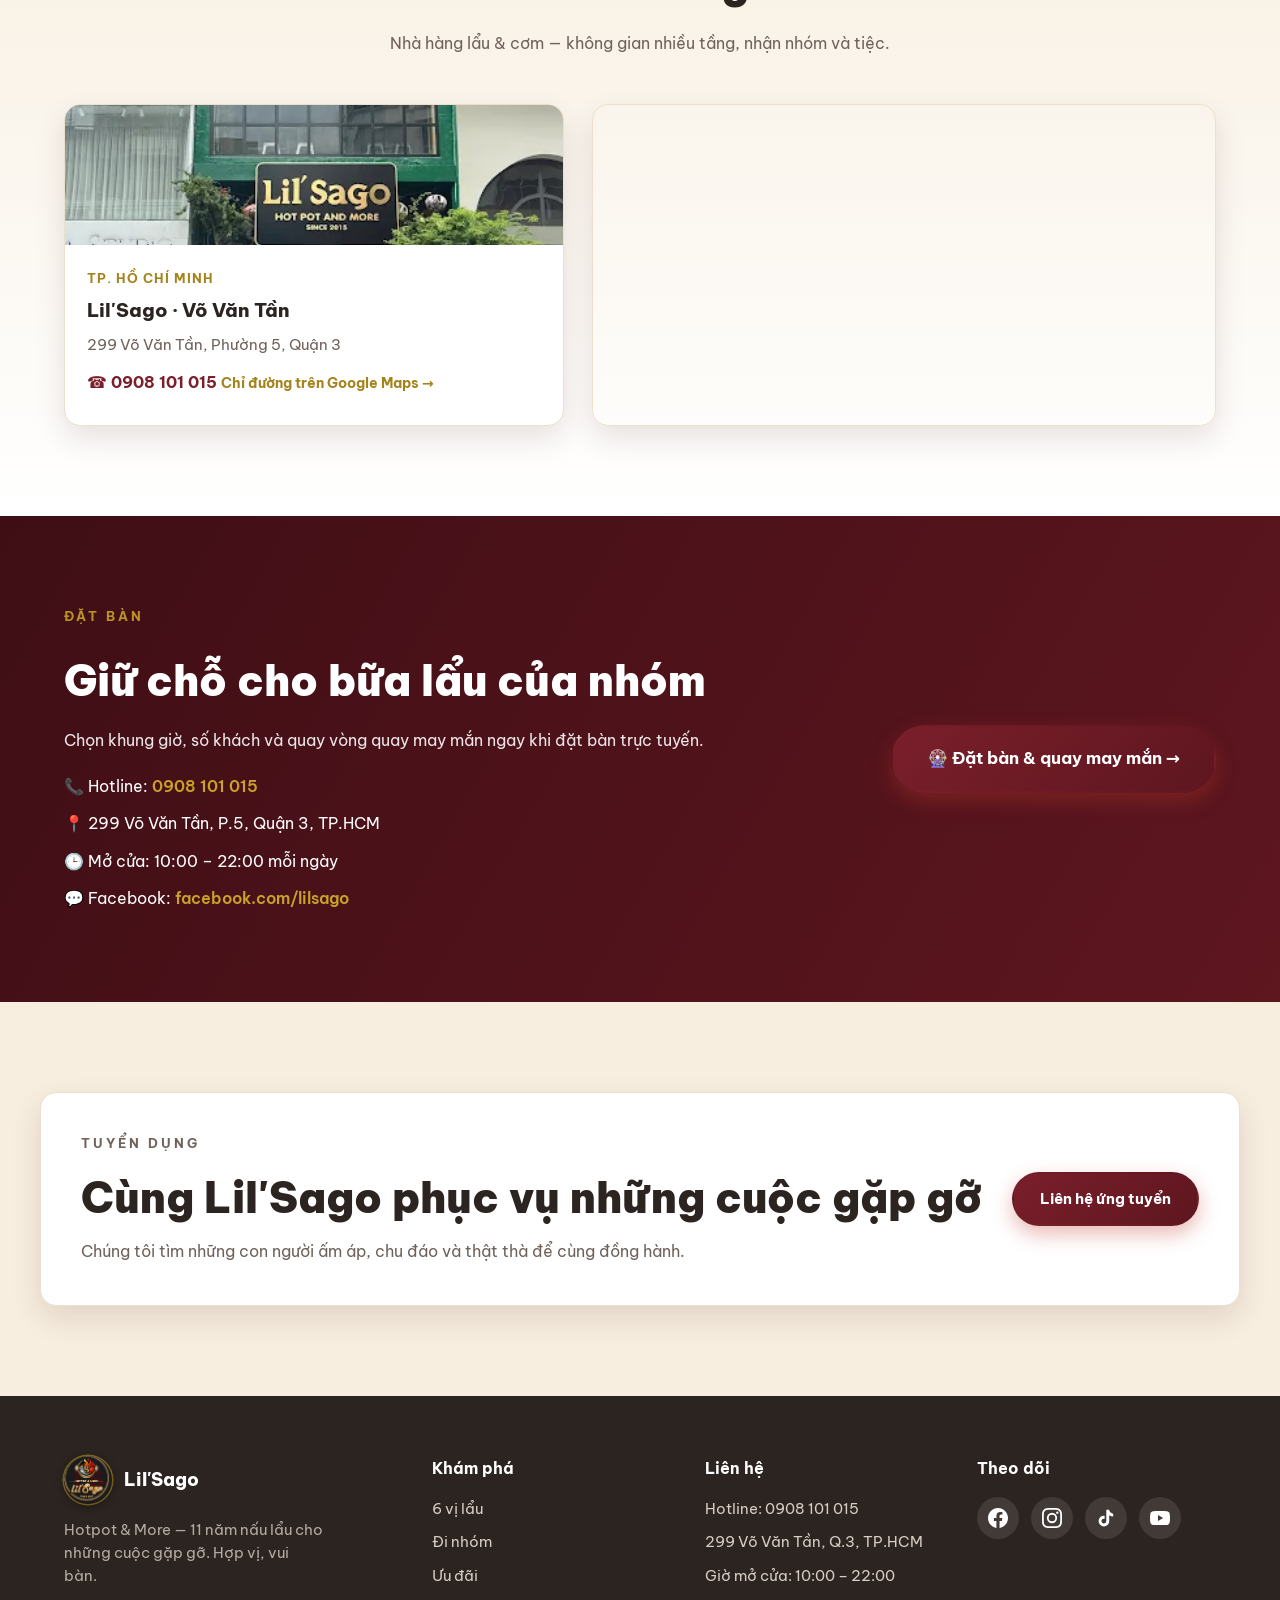
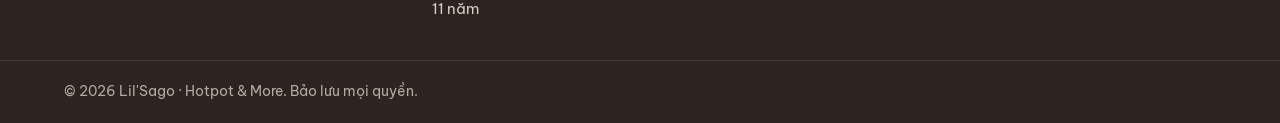
==== commit ff441248: "Rename dat-hang.html to menu.html Shorter, clearer URL for the online ordering page: /menu.html inst" ====
--- a/index.html
+++ b/index.html
@@ -40,7 +40,7 @@
       </nav>
 
       <div class="header__actions">
-        <a href="dat-hang.html" class="btn btn--order btn--sm">Đặt hàng online</a>
+        <a href="menu.html" class="btn btn--order btn--sm">Đặt hàng online</a>
         <a href="dat-ban.html" class="btn btn--outline btn--book">Đặt bàn</a>
         <button class="nav__toggle" id="navToggle" aria-label="Mở menu">
           <span></span><span></span><span></span>
@@ -61,7 +61,7 @@
       </p>
       <div class="hero__cta">
         <a href="dat-ban.html" class="btn btn--primary">Đặt bàn cho nhóm</a>
-        <a href="dat-hang.html" class="btn btn--order">🛍️ Đặt hàng online</a>
+        <a href="menu.html" class="btn btn--order">🛍️ Đặt hàng online</a>
         <a href="#menu" class="btn btn--ghost">Xem 6 vị lẩu</a>
       </div>
       <p class="hero__meta">📍 299 Võ Văn Tần, Quận 3, TP.HCM &nbsp;·&nbsp; ⭐ 4.6 trên Google (1.469 đánh giá)</p>
@@ -413,7 +413,7 @@
 
   <a href="dat-ban.html" class="fab" aria-label="Đặt bàn">Đặt bàn</a>
 
-  <a href="dat-hang.html" class="fab-order" aria-label="Đặt hàng online">
+  <a href="menu.html" class="fab-order" aria-label="Đặt hàng online">
     <svg viewBox="0 0 24 24" aria-hidden="true"><path d="M18 6h-2c0-2.21-1.79-4-4-4S8 3.79 8 6H6c-1.1 0-2 .9-2 2v12c0 1.1.9 2 2 2h12c1.1 0 2-.9 2-2V8c0-1.1-.9-2-2-2zM12 4c1.1 0 2 .9 2 2h-4c0-1.1.9-2 2-2zm6 16H6V8h2v2c0 .55.45 1 1 1s1-.45 1-1V8h4v2c0 .55.45 1 1 1s1-.45 1-1V8h2v12z"/></svg>
   </a>
 
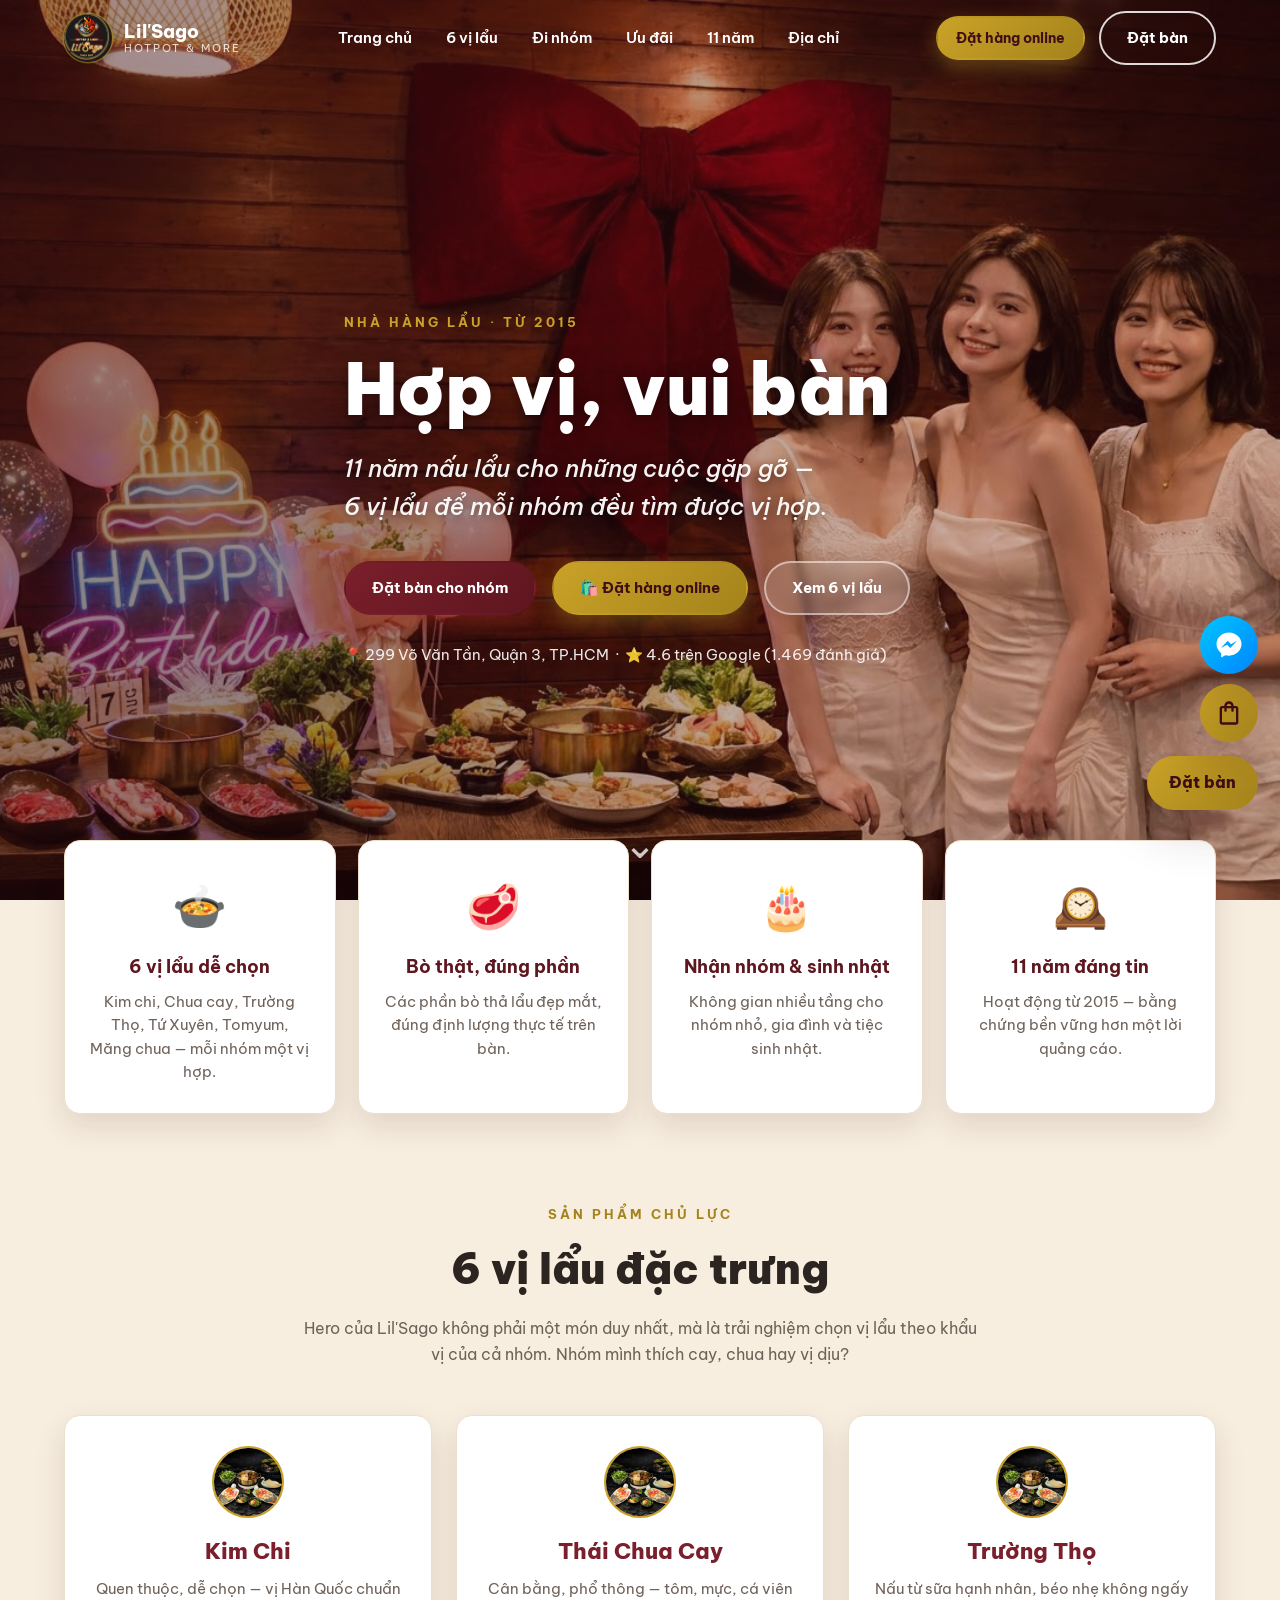
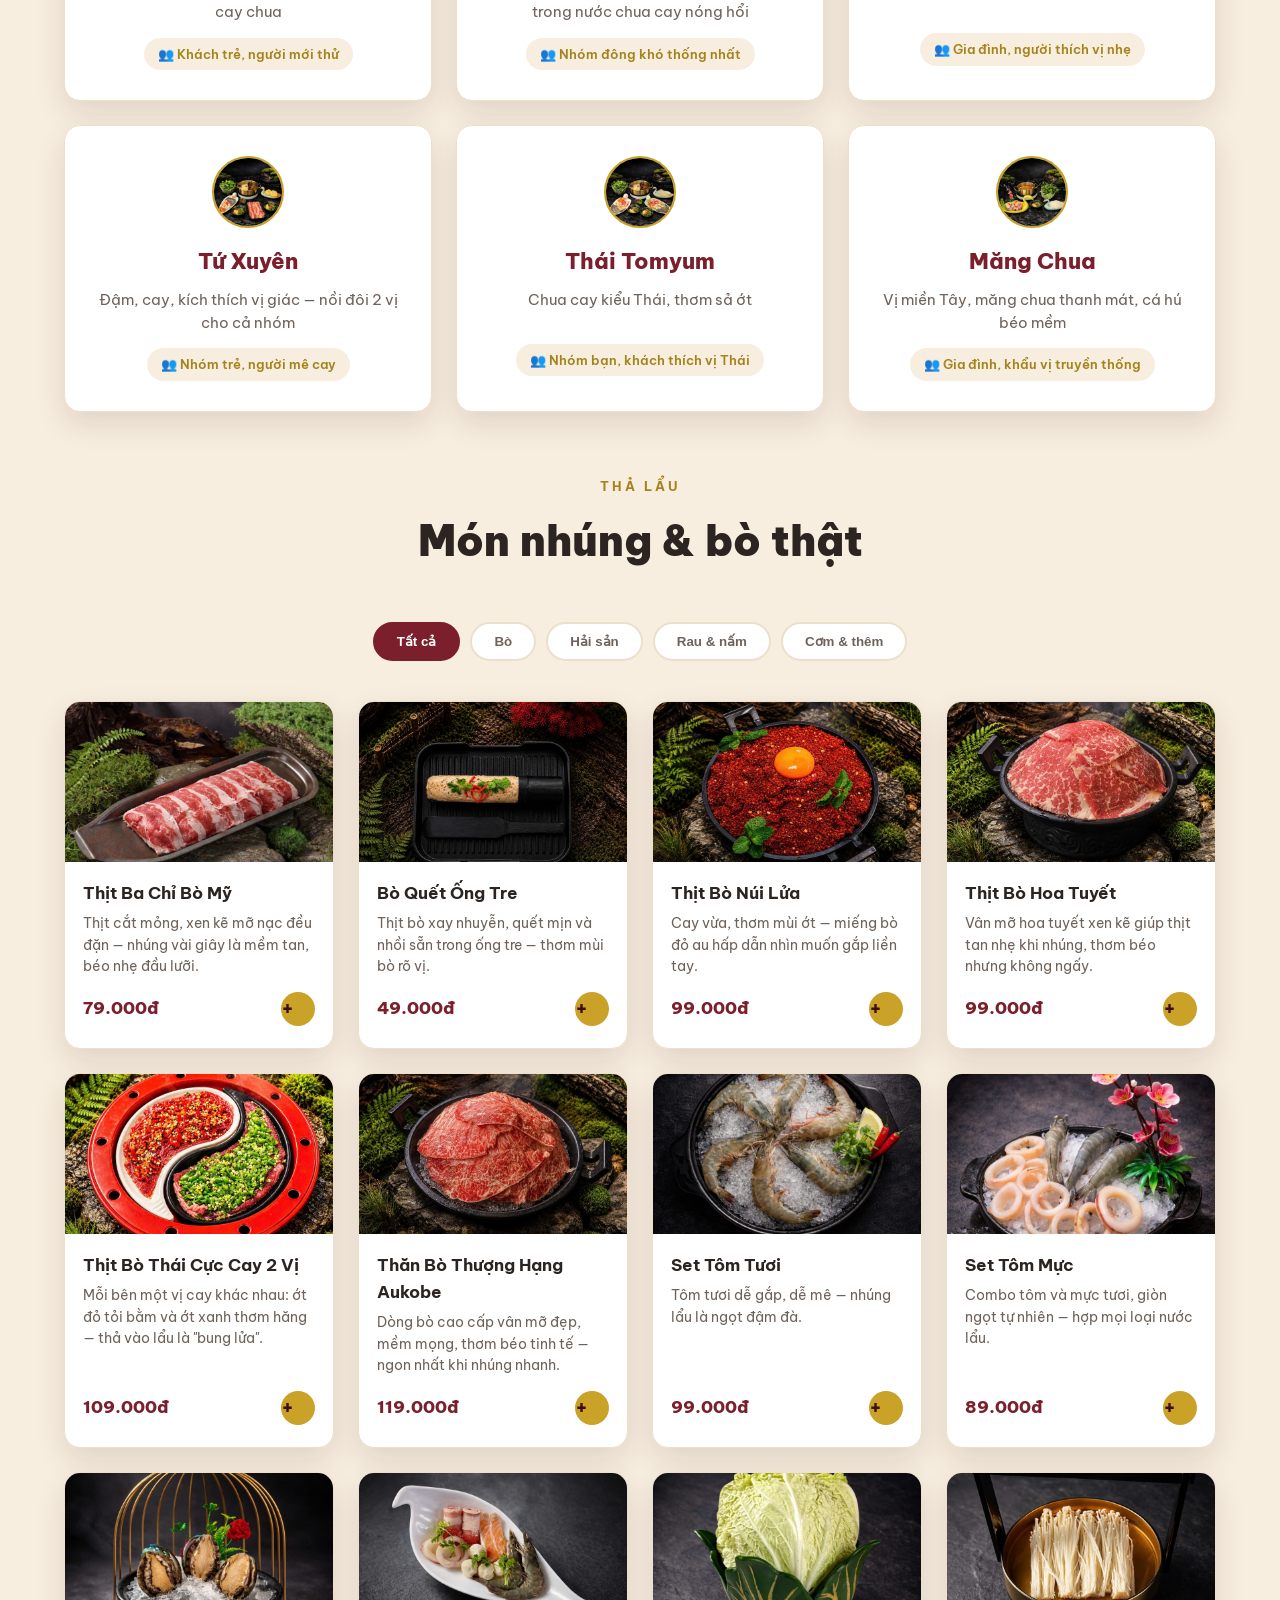
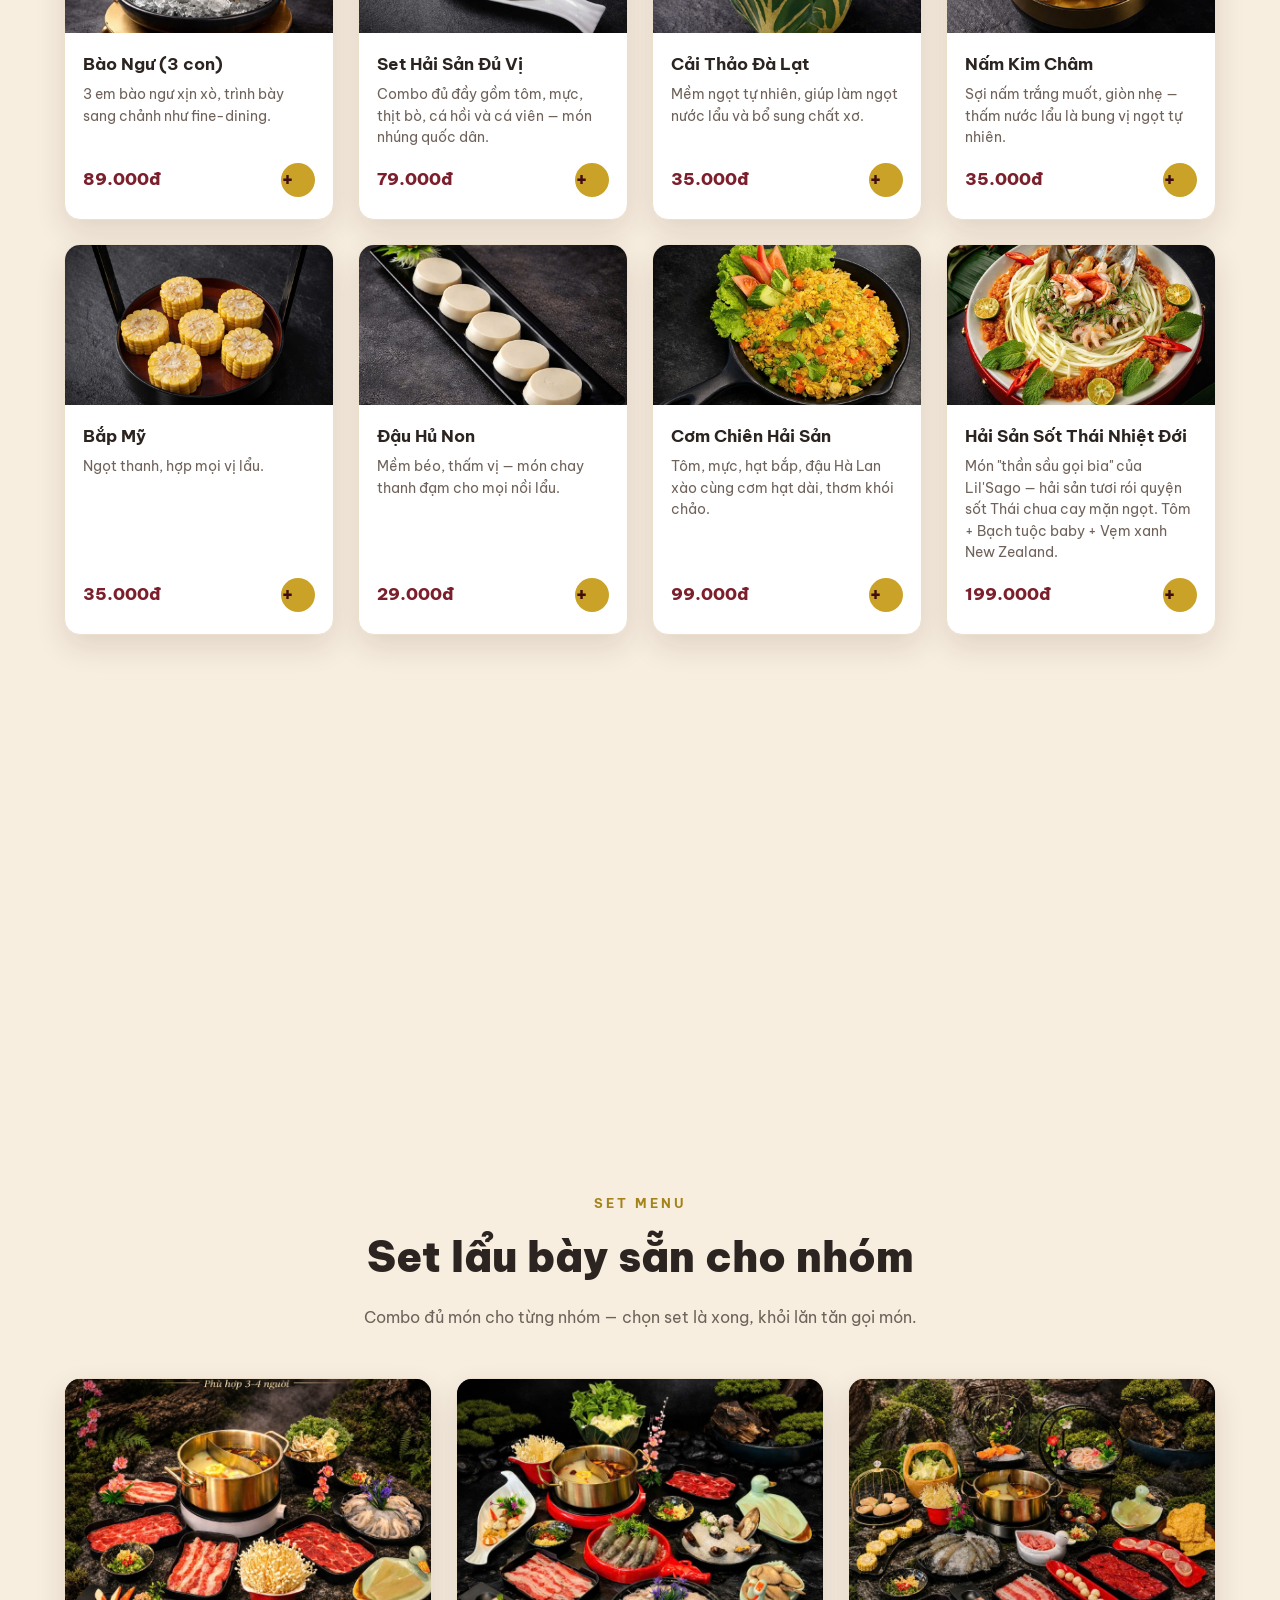
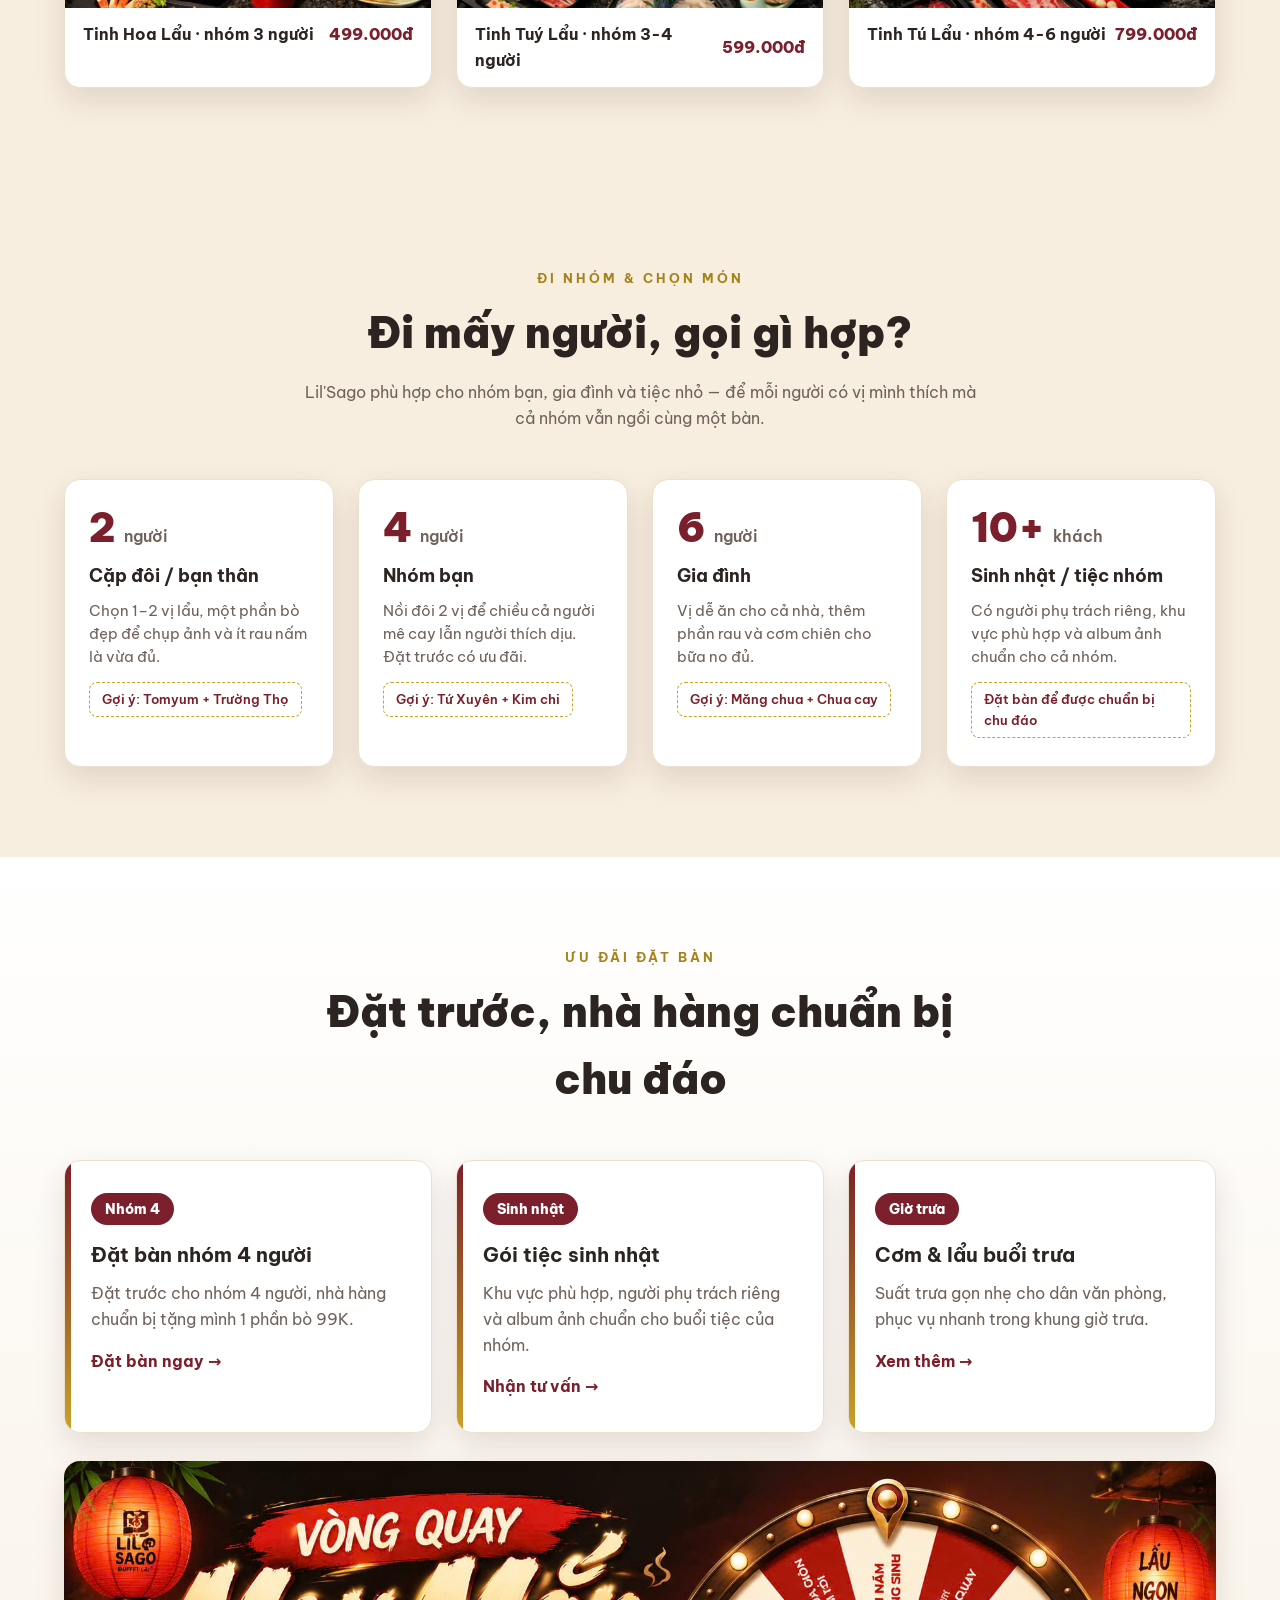
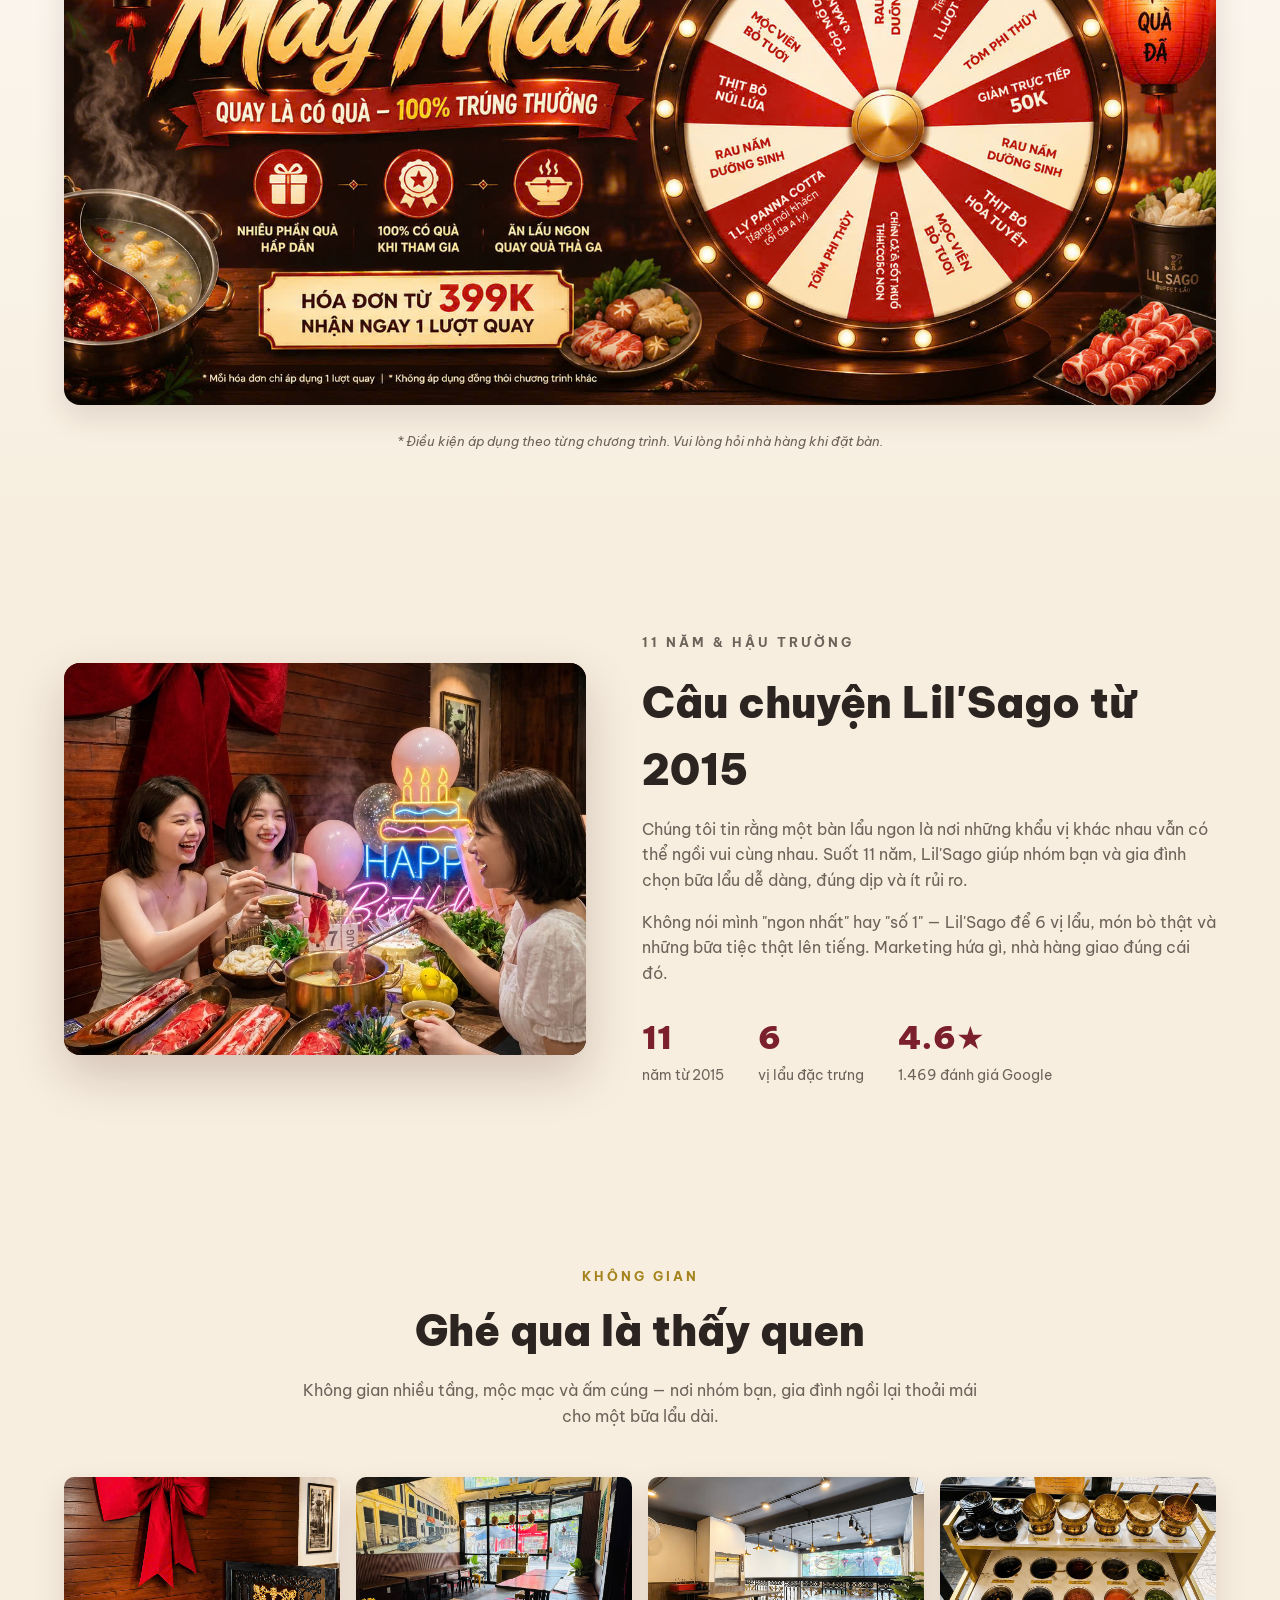
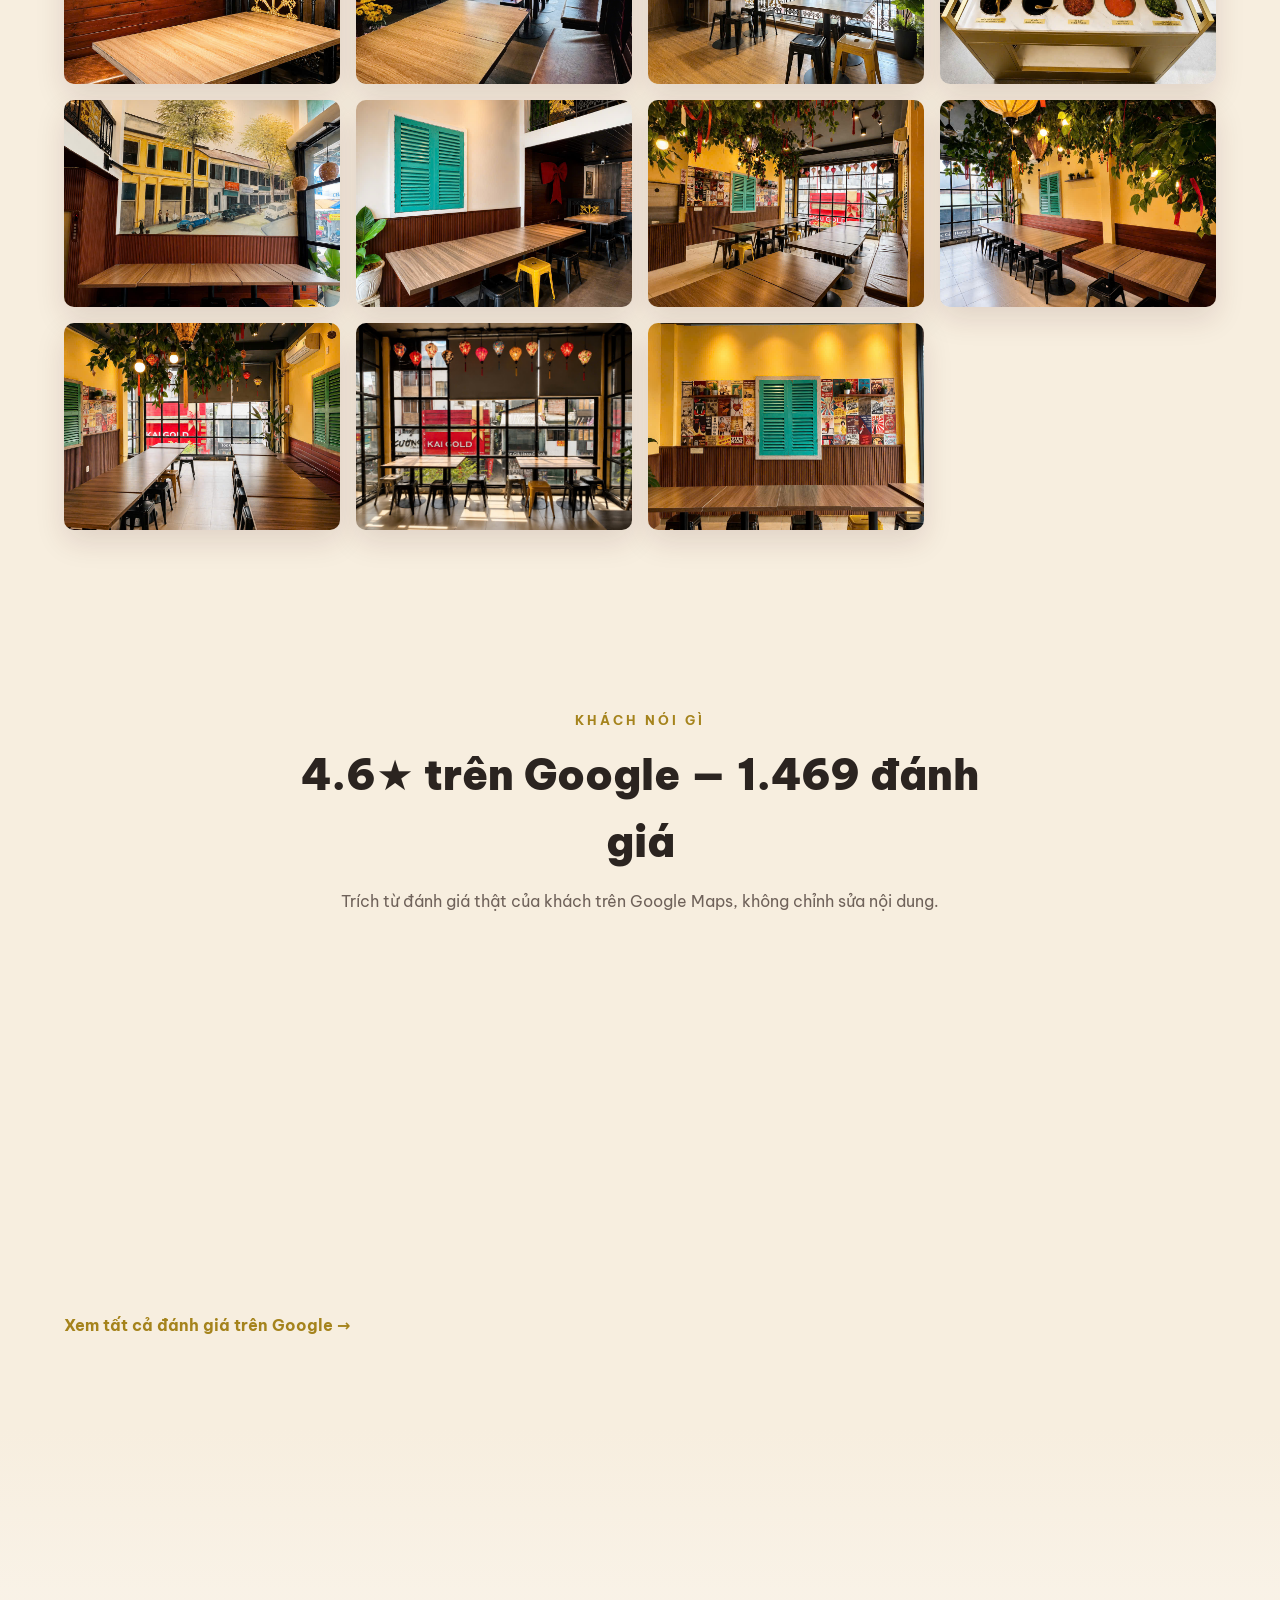
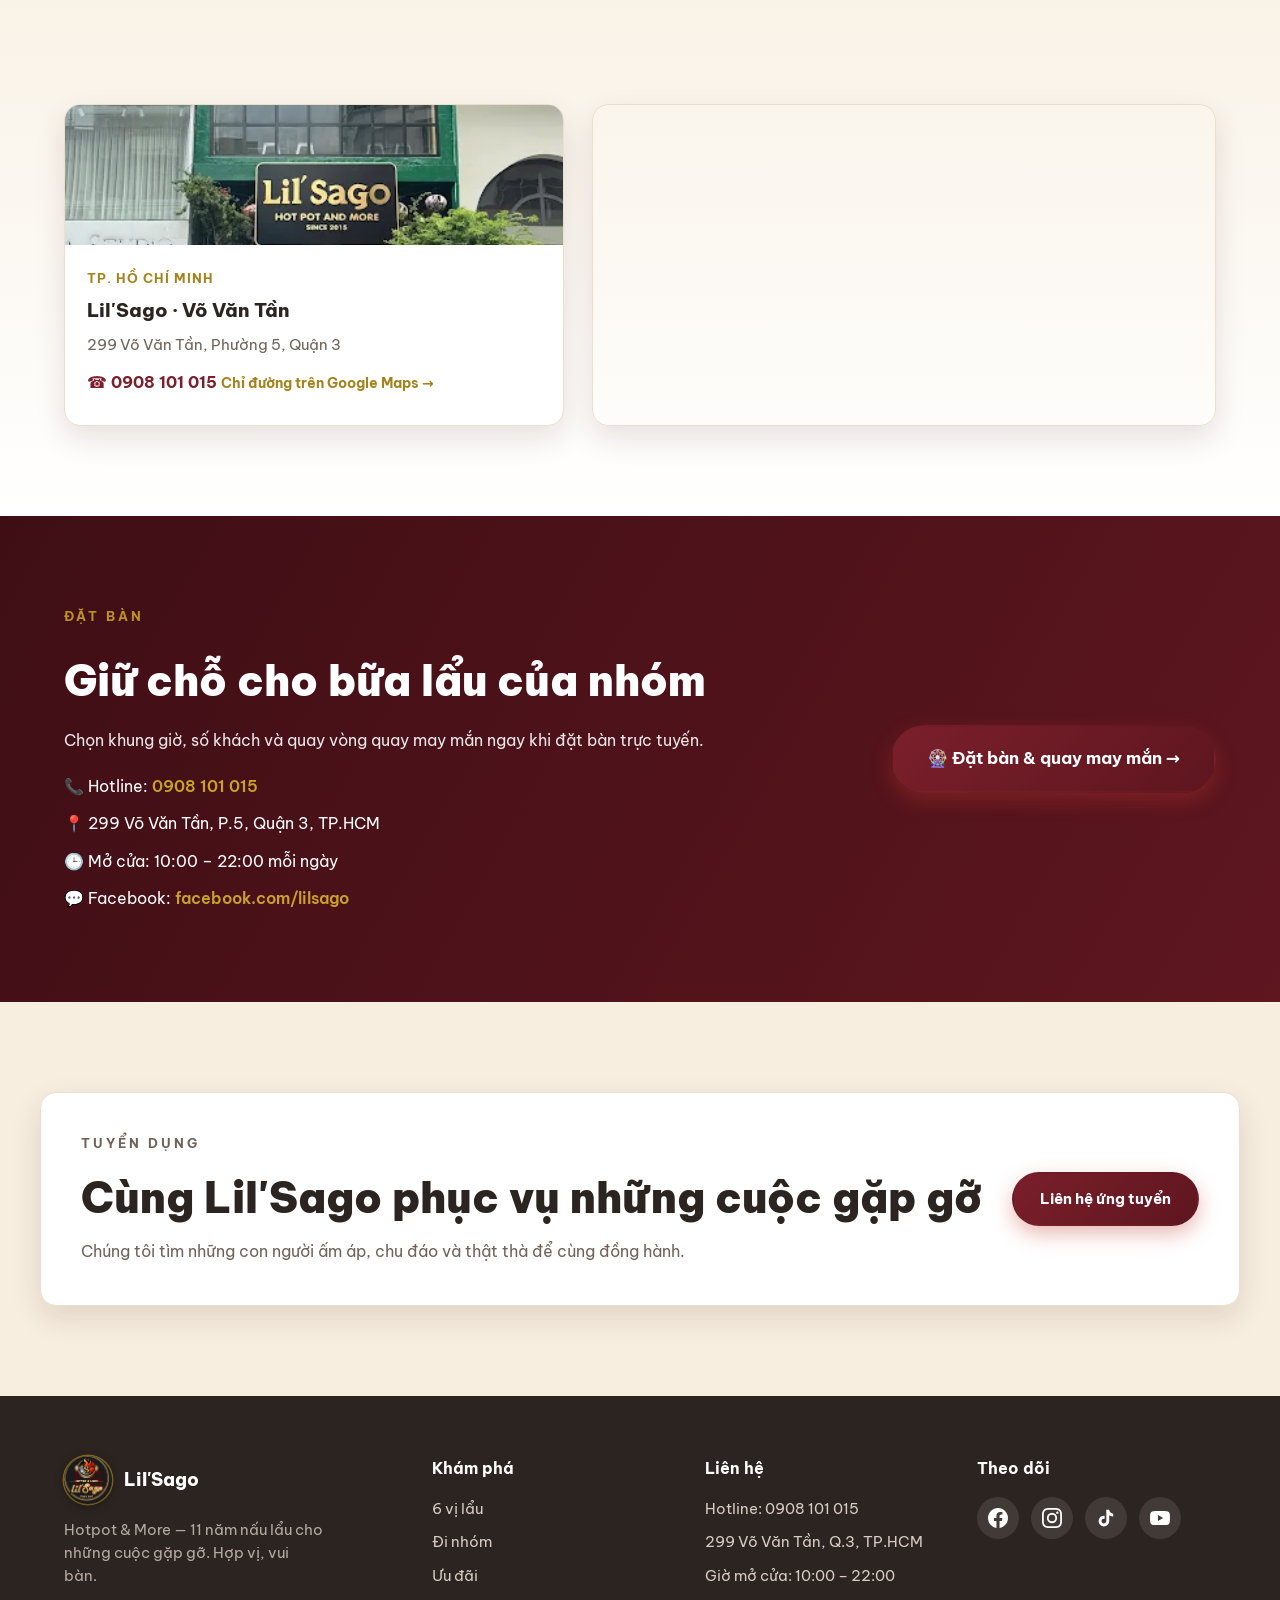
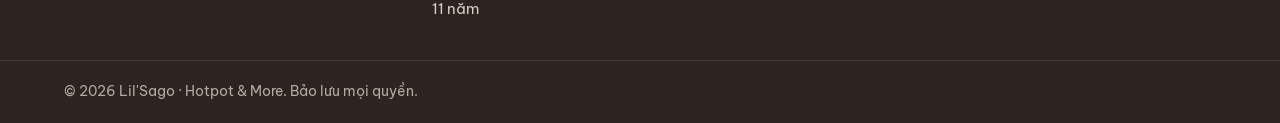
==== commit ccaa1ab6: "Gắn mã theo dõi Metricool vào các trang Co-Authored-By: Claude Opus 5.5 <noreply@anthropic.com> Clau" ====
--- a/index.html
+++ b/index.html
@@ -15,6 +15,8 @@
   <link href="https://fonts.googleapis.com/css2?family=Be+Vietnam+Pro:wght@400;500;600;700;800;900&display=swap" rel="stylesheet" />
   <link rel="stylesheet" href="css/styles.css?v=12" />
   <script src="js/analytics.js?v=1"></script>
+  <!-- Metricool tracking -->
+  <script>function loadScript(a){var b=document.getElementsByTagName("head")[0],c=document.createElement("script");c.type="text/javascript",c.src="https://tracker.metricool.com/resources/be.js",c.onreadystatechange=a,c.onload=a,b.appendChild(c)}loadScript(function(){beTracker.t({hash:"df24e818064cf633b956434a86a965a9"})});</script>
 </head>
 <body>
   <!-- ===== HEADER ===== -->
